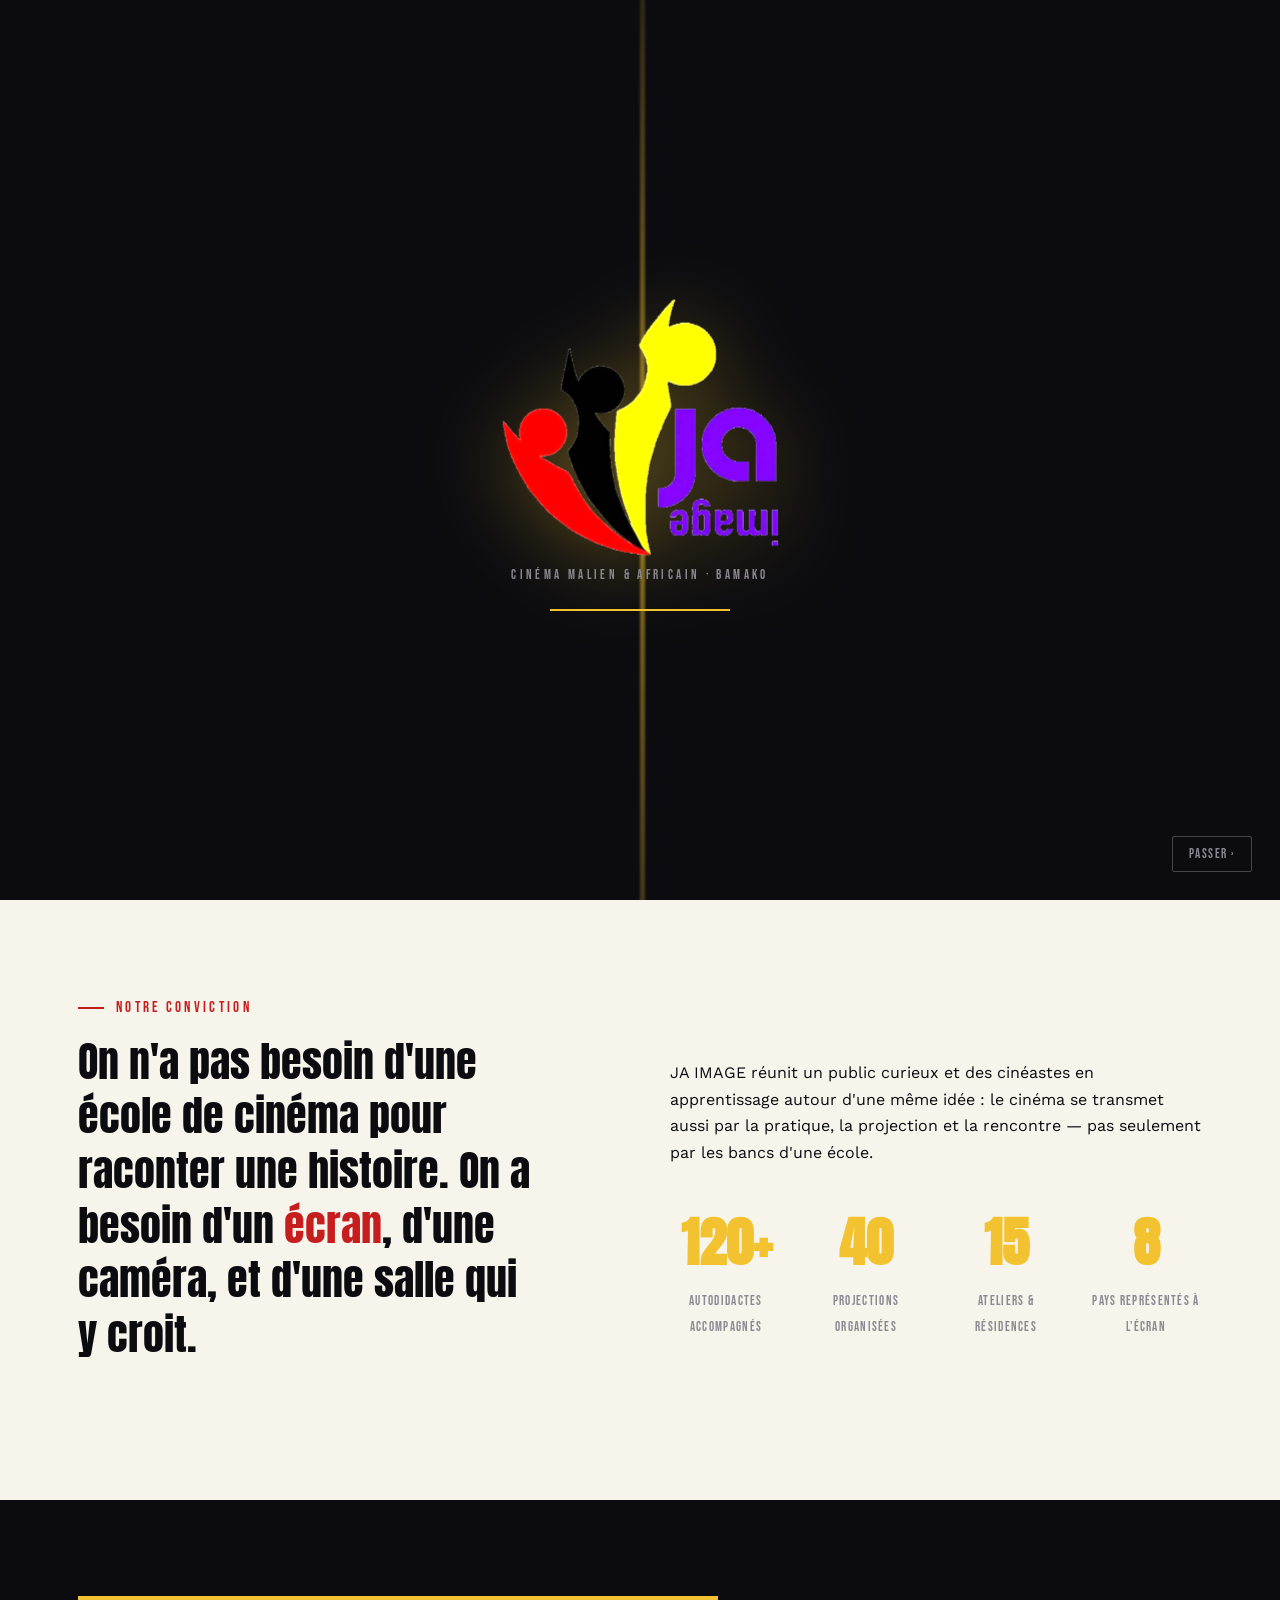
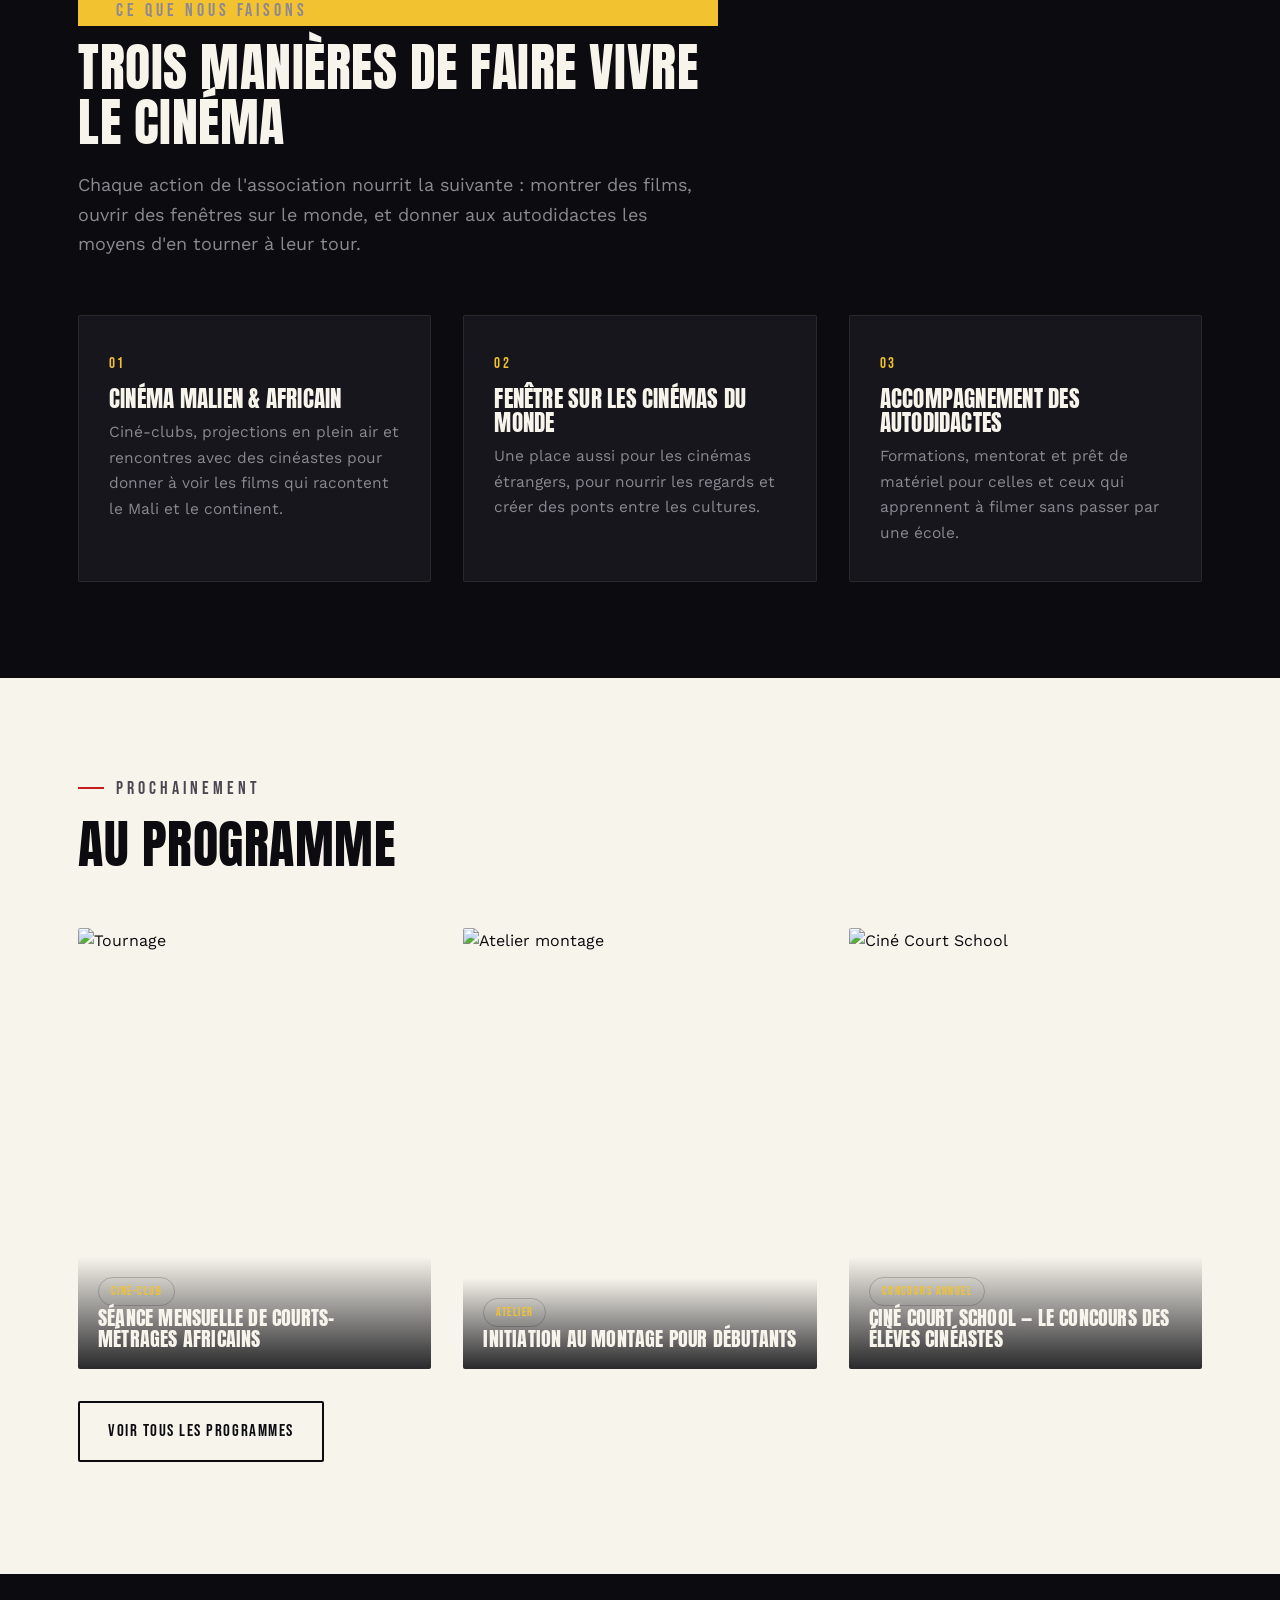
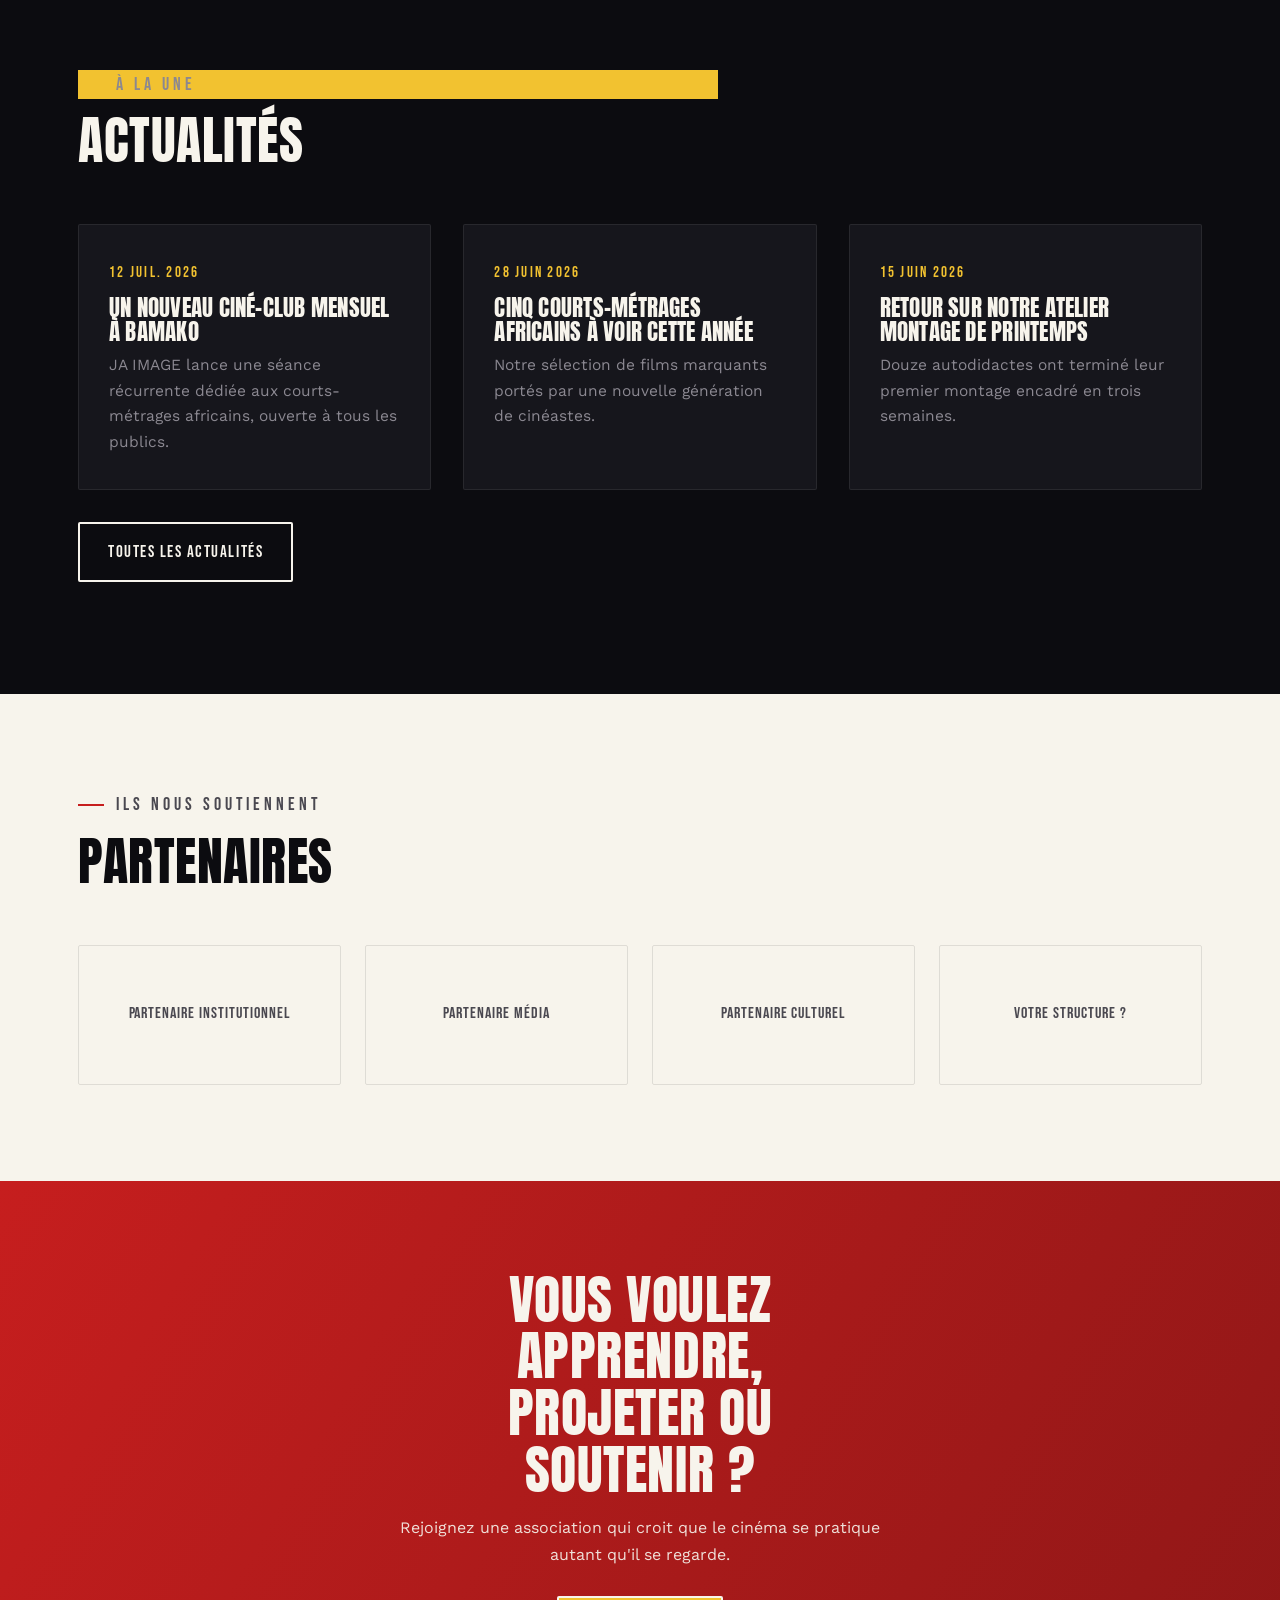
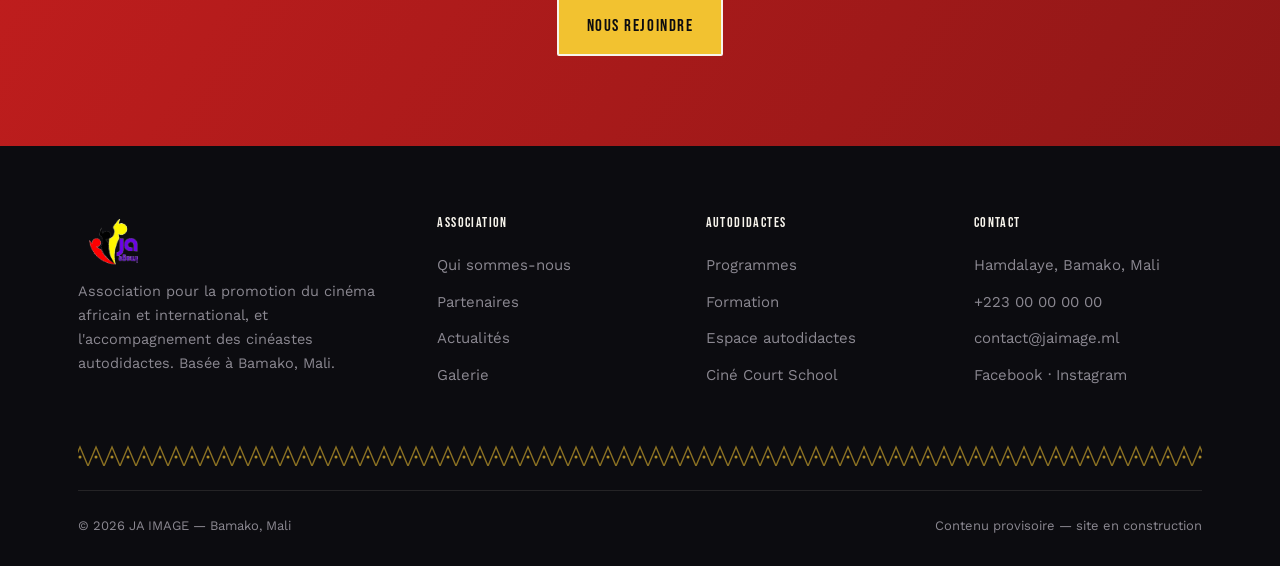
==== index.html @ 0bccdaf2 "Site JA IMAGE — première version (multipage, intro cinématique, Ciné Court School)" ====
<!DOCTYPE html>
<html lang="fr">
<head>
<meta charset="UTF-8">
<meta name="viewport" content="width=device-width, initial-scale=1.0">
<title>Accueil — JA IMAGE</title>
<meta name="description" content="JA IMAGE, association de promotion du cinéma africain et international, et d'accompagnement des cinéastes autodidactes à Bamako.">
<link rel="icon" href="assets/logo.png">
<link rel="preconnect" href="https://fonts.googleapis.com">
<link rel="preconnect" href="https://fonts.gstatic.com" crossorigin>
<link href="https://fonts.googleapis.com/css2?family=Anton&family=Bebas+Neue&family=Work+Sans:wght@400;500;600&display=swap" rel="stylesheet">
<link rel="stylesheet" href="css/style.css">
</head>
<body>
<div class="intro">
  <div class="intro__beam"></div>
  <div class="intro__grain"></div>
  <div class="intro__content">
    <div class="intro__stage">
      <div class="intro__flash"></div>
      <img class="piece piece--black" src="assets/fig_black.png" alt="">
      <img class="piece piece--red" src="assets/fig_red.png" alt="">
      <img class="piece piece--yellow" src="assets/fig_yellow.png" alt="">
      <img class="piece piece--purple" src="assets/fig_purple.png" alt="JA IMAGE">
    </div>
    <div class="intro__tagline">Cinéma malien &amp; africain · Bamako</div>
    <div class="intro__bar"></div>
  </div>
  <button class="intro__skip">Passer ›</button>
</div>
<header class="site-header">
  <div class="container">
    <a href="index.html" class="brand">
      <img src="assets/logo.png" alt="JA IMAGE">
      <span>ja <em>image</em></span>
    </a>
    <nav class="nav-list">
        <a href="index.html" class="active">Accueil</a>
        <a href="association.html">Association</a>
        <a href="programmes.html">Programmes</a>
        <a href="concours.html" class="flagship">Ciné Court School</a>
        <a href="actualites.html">Actualités</a>
        <a href="galerie.html">Galerie</a>
        <a href="contact.html" class="nav-cta">Nous rejoindre</a>
    </nav>
    <button class="nav-toggle" aria-label="Menu">☰</button>
  </div>
</header>

<section class="hero">
  <div class="hero__bg" style="--img:url('https://images.unsplash.com/photo-1478720568477-152d9b164e26?w=1800&q=80&auto=format&fit=crop')"></div>
  <div class="hero__figs"><img src="assets/logo.png" alt=""></div>
  <div class="container hero__inner">
    <p class="eyebrow">Association JA IMAGE — Cinéma malien &amp; africain, Bamako</p>
    <h1>L'ÉCRAN COMME <em>ÉCOLE</em></h1>
    <p class="lead">Des griots d'hier aux courts-métrages d'aujourd'hui : JA IMAGE fait vivre le cinéma malien et africain à Bamako, et accompagne les cinéastes autodidactes qui apprennent à cadrer, raconter et monter par eux-mêmes.</p>
    <div class="btn-row">
      <a href="programmes.html" class="btn btn--primary">Découvrir nos programmes</a>
      <a href="contact.html" class="btn btn--outline">Rejoindre l'association</a>
    </div>
  </div>
</section>

<section class="reveal">
  <div class="container two-col">
    <div>
      <p class="eyebrow">Notre conviction</p>
      <p class="manifesto">On n'a pas besoin d'une école de cinéma pour raconter une histoire. On a besoin d'un <span class="accent">écran</span>, d'une caméra, et d'une salle qui y croit.</p>
    </div>
    <div>
      <p>JA IMAGE réunit un public curieux et des cinéastes en apprentissage autour d'une même idée : le cinéma se transmet aussi par la pratique, la projection et la rencontre — pas seulement par les bancs d'une école.</p>
      <div class="stats" style="margin-top:32px;">
        <div class="stat"><b>120+</b><span>Autodidactes accompagnés</span></div>
        <div class="stat"><b>40</b><span>Projections organisées</span></div>
        <div class="stat"><b>15</b><span>Ateliers &amp; résidences</span></div>
        <div class="stat"><b>8</b><span>Pays représentés à l'écran</span></div>
      </div>
    </div>
  </div>
</section>

<section class="section--dark reveal">
  <div class="container">
    <div class="section-head">
      <p class="eyebrow">Ce que nous faisons</p>
      <h2>Trois manières de faire vivre le cinéma</h2>
      <p>Chaque action de l'association nourrit la suivante : montrer des films, ouvrir des fenêtres sur le monde, et donner aux autodidactes les moyens d'en tourner à leur tour.</p>
    </div>
    <div class="grid grid--3">
      <div class="card"><span class="num">01</span><h3>Cinéma malien &amp; africain</h3><p>Ciné-clubs, projections en plein air et rencontres avec des cinéastes pour donner à voir les films qui racontent le Mali et le continent.</p></div>
      <div class="card"><span class="num">02</span><h3>Fenêtre sur les cinémas du monde</h3><p>Une place aussi pour les cinémas étrangers, pour nourrir les regards et créer des ponts entre les cultures.</p></div>
      <div class="card"><span class="num">03</span><h3>Accompagnement des autodidactes</h3><p>Formations, mentorat et prêt de matériel pour celles et ceux qui apprennent à filmer sans passer par une école.</p></div>
    </div>
  </div>
</section>

<section class="reveal">
  <div class="container">
    <div class="section-head">
      <p class="eyebrow">Prochainement</p>
      <h2>Au programme</h2>
    </div>
    <div class="grid grid--3">
      <div>
        <div class="imgcard"><img src="https://images.unsplash.com/photo-1517457373958-b7bdd4587205?w=1000&q=80&auto=format&fit=crop" alt="Tournage"><div class="imgcard__label"><span class="tag">Ciné-club</span><h3>Séance mensuelle de courts-métrages africains</h3></div></div>
      </div>
      <div>
        <div class="imgcard"><img src="https://images.unsplash.com/photo-1485846234645-a62644f84728?w=1000&q=80&auto=format&fit=crop" alt="Atelier montage"><div class="imgcard__label"><span class="tag">Atelier</span><h3>Initiation au montage pour débutants</h3></div></div>
      </div>
      <div>
        <a href="concours.html"><div class="imgcard"><img src="https://images.unsplash.com/photo-1531058020387-3be344556be6?w=1000&q=80&auto=format&fit=crop" alt="Ciné Court School"><div class="imgcard__label"><span class="tag">Concours annuel</span><h3>Ciné Court School — le concours des élèves cinéastes</h3></div></div></a>
      </div>
    </div>
    <p style="margin-top:32px;"><a href="programmes.html" class="btn btn--outline">Voir tous les programmes</a></p>
  </div>
</section>

<section class="section--dark reveal">
  <div class="container">
    <div class="section-head">
      <p class="eyebrow">À la une</p>
      <h2>Actualités</h2>
    </div>
    <div class="grid grid--3">
      <div class="card"><span class="num">12 juil. 2026</span><h3>Un nouveau ciné-club mensuel à Bamako</h3><p>JA IMAGE lance une séance récurrente dédiée aux courts-métrages africains, ouverte à tous les publics.</p></div>
      <div class="card"><span class="num">28 juin 2026</span><h3>Cinq courts-métrages africains à voir cette année</h3><p>Notre sélection de films marquants portés par une nouvelle génération de cinéastes.</p></div>
      <div class="card"><span class="num">15 juin 2026</span><h3>Retour sur notre atelier montage de printemps</h3><p>Douze autodidactes ont terminé leur premier montage encadré en trois semaines.</p></div>
    </div>
    <p style="margin-top:32px;"><a href="actualites.html" class="btn btn--outline">Toutes les actualités</a></p>
  </div>
</section>

<section class="reveal">
  <div class="container">
    <div class="section-head">
      <p class="eyebrow">Ils nous soutiennent</p>
      <h2>Partenaires</h2>
    </div>
    <div class="partners-grid">
      <div class="partner-card">Partenaire institutionnel</div>
      <div class="partner-card">Partenaire média</div>
      <div class="partner-card">Partenaire culturel</div>
      <div class="partner-card">Votre structure ?</div>
    </div>
  </div>
</section>

<section class="cta-band reveal">
  <div class="container">
    <h2>Vous voulez apprendre, projeter ou soutenir ?</h2>
    <p style="max-width:50ch;margin:0 auto 28px;opacity:.9;">Rejoignez une association qui croit que le cinéma se pratique autant qu'il se regarde.</p>
    <a href="contact.html" class="btn btn--primary">Nous rejoindre</a>
  </div>
</section>

<footer class="site-footer">
  <div class="container">
    <div class="footer-grid">
      <div class="footer-brand">
        <img src="assets/logo.png" alt="JA IMAGE">
        <p>Association pour la promotion du cinéma africain et international, et l'accompagnement des cinéastes autodidactes. Basée à Bamako, Mali.</p>
      </div>
      <div>
        <h4>Association</h4>
        <a href="association.html">Qui sommes-nous</a>
        <a href="partenaires.html">Partenaires</a>
        <a href="actualites.html">Actualités</a>
        <a href="galerie.html">Galerie</a>
      </div>
      <div>
        <h4>Autodidactes</h4>
        <a href="programmes.html">Programmes</a>
        <a href="formation.html">Formation</a>
        <a href="ressources.html">Espace autodidactes</a>
        <a href="concours.html">Ciné Court School</a>
      </div>
      <div>
        <h4>Contact</h4>
        <a href="#">Hamdalaye, Bamako, Mali</a>
        <a href="tel:+22300000000">+223 00 00 00 00</a>
        <a href="mailto:contact@jaimage.ml">contact@jaimage.ml</a>
        <a href="#">Facebook · Instagram</a>
      </div>
    </div>
    <div class="bogolan-band" style="margin-bottom:24px;"></div>
    <div class="footer-bottom">
      <span>© <span class="year"></span> JA IMAGE — Bamako, Mali</span>
      <span>Contenu provisoire — site en construction</span>
    </div>
  </div>
</footer>
<script src="js/main.js"></script>
</body>
</html>
---- css/style.css ----
/* =========================================================
   JA IMAGE — Design System
   Palette dérivée du logo : noir salle, or projecteur,
   rouge rideau, violet créateur, écran, gris pellicule.
   ========================================================= */

:root{
  --noir-salle:      #0c0c10;
  --noir-salle-2:    #16161c;
  --or-projecteur:   #f2c230;
  --or-projecteur-2: #d9a520;
  --rouge-rideau:    #c61e1e;
  --violet-createur: #6b21d6;
  --violet-clair:    #9b6ef3;
  --ecran:           #f7f4ec;
  --ecran-doux:      #efece2;
  --gris-pellicule:  #8b8891;
  --gris-fonce:      #4a4850;

  --display: 'Anton', 'Arial Narrow', sans-serif;
  --body: 'Work Sans', 'Segoe UI', sans-serif;
  --label: 'Bebas Neue', 'Arial Narrow', sans-serif;

  --container: 1180px;
  --radius: 2px;
}

*,*::before,*::after{ box-sizing:border-box; }
html{ scroll-behavior:smooth; }
body{
  margin:0;
  background:var(--ecran);
  color:var(--noir-salle);
  font-family:var(--body);
  font-size:16px;
  line-height:1.65;
  -webkit-font-smoothing:antialiased;
  overflow-x:hidden;
}
@media (prefers-reduced-motion: reduce){
  *{ animation-duration:0.001ms !important; animation-iteration-count:1 !important; transition-duration:0.001ms !important; scroll-behavior:auto !important; }
}

img{ max-width:100%; display:block; }
a{ color:inherit; text-decoration:none; }
h1,h2,h3,h4{ font-family:var(--display); font-weight:400; letter-spacing:.01em; margin:0 0 .4em; line-height:1.05; text-transform:uppercase; }
p{ margin:0 0 1em; }
ul{ margin:0; padding:0; list-style:none; }
button{ font-family:inherit; cursor:pointer; }

::selection{ background:var(--or-projecteur); color:var(--noir-salle); }

:focus-visible{
  outline:3px solid var(--violet-clair);
  outline-offset:3px;
}

.container{ max-width:var(--container); margin:0 auto; padding:0 28px; }

.eyebrow{
  font-family:var(--label);
  font-size:15px;
  letter-spacing:.22em;
  text-transform:uppercase;
  color:var(--rouge-rideau);
  display:flex;
  align-items:center;
  gap:12px;
  margin-bottom:14px;
}
.eyebrow::before{
  content:"";
  width:26px; height:2px;
  background:var(--rouge-rideau);
  display:inline-block;
}
.section--dark .eyebrow, .section--dark .eyebrow::before{ color:var(--or-projecteur); background:var(--or-projecteur); }

/* ---------- Buttons ---------- */
.btn{
  display:inline-flex;
  align-items:center;
  gap:10px;
  font-family:var(--label);
  font-size:17px;
  letter-spacing:.09em;
  text-transform:uppercase;
  padding:14px 28px;
  border:2px solid var(--noir-salle);
  border-radius:var(--radius);
  transition:transform .25s ease, background .25s ease, color .25s ease, border-color .25s ease;
  white-space:nowrap;
}
.btn--primary{ background:var(--or-projecteur); border-color:var(--or-projecteur); color:var(--noir-salle); }
.btn--primary:hover{ transform:translateY(-2px); background:var(--or-projecteur-2); }
.btn--outline{ background:transparent; color:var(--noir-salle); }
.btn--outline:hover{ transform:translateY(-2px); background:var(--noir-salle); color:var(--ecran); }
.section--dark .btn--outline{ color:var(--ecran); border-color:var(--ecran); }
.section--dark .btn--outline:hover{ background:var(--ecran); color:var(--noir-salle); }

/* ---------- Film strip motif ---------- */
.filmstrip{
  height:14px;
  background-image:
    repeating-linear-gradient(90deg, var(--noir-salle) 0 10px, transparent 10px 24px);
  background-color:transparent;
  position:relative;
}
.filmstrip::before, .filmstrip::after{
  content:"";
  position:absolute; top:3px;
  width:8px; height:8px;
  background:var(--ecran);
  left:1px;
}
.filmstrip--band{
  height:22px;
  background:var(--noir-salle);
  position:relative;
  display:flex; align-items:center;
}
.filmstrip--band::before{
  content:"";
  position:absolute; inset:0;
  background-image:repeating-linear-gradient(90deg, var(--ecran) 0 9px, transparent 9px 26px);
  background-position:0 6px, 0 6px;
  background-size:100% 8px;
  background-repeat:repeat-x;
  opacity:.85;
}

/* ---------- Motif bogolan (frise textile malienne, réinterprétée) ---------- */
.bogolan-band{
  height:22px;
  background-color:var(--noir-salle);
  background-image:url("data:image/svg+xml,%3Csvg xmlns='http://www.w3.org/2000/svg' width='48' height='22' viewBox='0 0 48 22'%3E%3Cpath d='M0 22 L8 3 L16 22 M16 22 L24 3 L32 22 M32 22 L40 3 L48 22' fill='none' stroke='%23f2c230' stroke-width='1.4' stroke-opacity='0.55'/%3E%3Ccircle cx='8' cy='13' r='1.5' fill='%23f2c230' fill-opacity='0.7'/%3E%3Ccircle cx='24' cy='13' r='1.5' fill='%23f2c230' fill-opacity='0.7'/%3E%3Ccircle cx='40' cy='13' r='1.5' fill='%23f2c230' fill-opacity='0.7'/%3E%3C/svg%3E");
  background-repeat:repeat-x;
  background-position:center;
}

/* ---------- Nav flagship badge (Ciné Court School) ---------- */
.nav-list a.flagship{ display:flex; align-items:center; gap:7px; }
.nav-list a.flagship::before{
  content:""; width:6px; height:6px; border-radius:50%; background:var(--or-projecteur);
  box-shadow:0 0 0 3px rgba(242,194,48,.18);
}

/* ---------- Cultural credit line (small, quiet) ---------- */
.credit-line{
  font-family:var(--label); letter-spacing:.08em; font-size:13px; color:var(--gris-pellicule);
  border-left:2px solid var(--or-projecteur); padding-left:14px; margin-top:18px;
}

/* ---------- Prize / rules cards ---------- */
.rule-list{ display:flex; flex-direction:column; gap:0; }
.rule-list li{ display:flex; gap:16px; padding:16px 0; border-top:1px solid rgba(247,244,236,.1); }
.rule-list li:last-child{ border-bottom:1px solid rgba(247,244,236,.1); }
.rule-list b{ font-family:var(--label); color:var(--or-projecteur); font-size:14px; letter-spacing:.06em; min-width:150px; }
.rule-list span{ color:var(--gris-pellicule); }
.site-header{
  position:fixed; top:0; left:0; right:0; z-index:500;
  background:rgba(12,12,16,.92);
  backdrop-filter:blur(6px);
  border-bottom:1px solid rgba(247,244,236,.08);
  transition:transform .4s ease;
}
.site-header .container{
  display:flex; align-items:center; justify-content:space-between;
  height:74px;
}
.brand{ display:flex; align-items:center; gap:12px; }
.brand img{ height:44px; width:auto; }
.brand span{
  font-family:var(--display); color:var(--ecran); font-size:22px; letter-spacing:.03em;
}
.brand span em{ font-style:normal; color:var(--violet-clair); }

.nav-list{ display:flex; align-items:center; gap:0; flex-wrap:wrap; justify-content:flex-end; }
.nav-list a{
  font-family:var(--label); font-size:13.5px; letter-spacing:.07em; text-transform:uppercase;
  color:var(--ecran); opacity:.82; padding:10px 11px; position:relative;
  transition:opacity .2s ease, color .2s ease;
}
.nav-list a:hover, .nav-list a.active{ opacity:1; color:var(--or-projecteur); }
.nav-list a.active::after{
  content:""; position:absolute; left:14px; right:14px; bottom:4px; height:2px; background:var(--or-projecteur);
}
.nav-cta{
  margin-left:8px;
  background:var(--rouge-rideau); color:var(--ecran);
  font-family:var(--label); font-size:15px; letter-spacing:.09em; text-transform:uppercase;
  padding:10px 18px; border-radius:var(--radius);
  transition:background .2s ease, transform .2s ease;
}
.nav-cta:hover{ background:#a51818; transform:translateY(-1px); }

.nav-toggle{ display:none; background:none; border:0; color:var(--ecran); font-size:26px; padding:6px; }

@media (max-width:920px){
  .nav-list{
    position:fixed; top:74px; left:0; right:0; bottom:0;
    background:var(--noir-salle);
    flex-direction:column; align-items:flex-start; padding:20px 28px;
    gap:2px;
    transform:translateX(100%);
    transition:transform .35s ease;
    overflow-y:auto;
  }
  .nav-list.open{ transform:translateX(0); }
  .nav-list a{ width:100%; padding:16px 6px; border-bottom:1px solid rgba(247,244,236,.08); }
  .nav-cta{ margin:14px 0 0; display:inline-block; }
  .nav-toggle{ display:block; }
}

/* ---------- Cinematic intro ---------- */
.intro{
  position:fixed; inset:0; z-index:9999;
  background:var(--noir-salle);
  display:flex; align-items:center; justify-content:center;
  overflow:hidden;
}
.intro.hide{ animation:introOut .8s ease forwards; pointer-events:none; }
@keyframes introOut{ to{ opacity:0; visibility:hidden; } }

.intro__beam{
  position:absolute; top:-20%; left:50%;
  width:5px; height:160%;
  background:linear-gradient(180deg, rgba(242,194,48,0) 0%, rgba(242,194,48,.55) 45%, rgba(242,194,48,0) 100%);
  transform-origin:top center;
  animation:beamSweep 3.2s ease-in-out infinite;
  filter:blur(1px);
}
@keyframes beamSweep{
  0%{ transform:translateX(-50%) rotate(-38deg); opacity:.2; }
  50%{ transform:translateX(-50%) rotate(38deg); opacity:.9; }
  100%{ transform:translateX(-50%) rotate(-38deg); opacity:.2; }
}
.intro__grain{
  position:absolute; inset:0;
  background-image:radial-gradient(rgba(255,255,255,.05) 1px, transparent 1px);
  background-size:3px 3px;
  opacity:.5; mix-blend-mode:overlay;
  animation:grainShift .4s steps(3) infinite;
}
@keyframes grainShift{ 0%{transform:translate(0,0);} 33%{transform:translate(-1px,1px);} 66%{transform:translate(1px,-1px);} 100%{transform:translate(0,0);} }

.intro__content{ position:relative; z-index:2; text-align:center; color:var(--ecran); }

/* --- logo stage: 4 colour pieces fly in from off-screen and assemble --- */
.intro__stage{
  position:relative; width:min(62vw,380px); aspect-ratio:715/505; margin:0 auto 8px;
  animation:stagePunch .5s ease 2.05s forwards;
}
.intro__stage .piece{ position:absolute; inset:0; width:100%; height:100%; object-fit:contain; opacity:0; }
.piece--black{  animation:pieceInBlack  .9s  cubic-bezier(.22,1.6,.46,1) .10s forwards; }
.piece--red{    animation:pieceInRed    .95s cubic-bezier(.22,1.6,.46,1) .28s forwards; }
.piece--yellow{ animation:pieceInYellow .95s cubic-bezier(.22,1.6,.46,1) .28s forwards; }
.piece--purple{ animation:pieceInPurple .8s  cubic-bezier(.22,1.6,.46,1) .72s forwards; }

@keyframes pieceInBlack{
  0%{ opacity:0; transform:translateY(-260%) rotate(18deg) scale(.5); }
  55%{ opacity:1; }
  100%{ opacity:1; transform:translateY(0) rotate(0) scale(1); }
}
@keyframes pieceInRed{
  0%{ opacity:0; transform:translate(-210%,110%) rotate(-45deg) scale(.5); }
  55%{ opacity:1; }
  100%{ opacity:1; transform:translate(0,0) rotate(0) scale(1); }
}
@keyframes pieceInYellow{
  0%{ opacity:0; transform:translate(210%,-90%) rotate(50deg) scale(.5); }
  55%{ opacity:1; }
  100%{ opacity:1; transform:translate(0,0) rotate(0) scale(1); }
}
@keyframes pieceInPurple{
  0%{ opacity:0; transform:translateY(200%) scale(.6); }
  100%{ opacity:1; transform:translateY(0) scale(1); }
}
@keyframes stagePunch{ to{ transform:scale(1.07); filter:brightness(1.25) drop-shadow(0 10px 40px rgba(242,194,48,.35)); } }

.intro__flash{
  position:absolute; inset:-20%; border-radius:50%; pointer-events:none;
  background:radial-gradient(circle, rgba(242,194,48,.95) 0%, rgba(242,194,48,0) 68%);
  opacity:0; animation:flashPulse .7s ease 2.05s forwards;
}
@keyframes flashPulse{ 0%{opacity:0; transform:scale(.5);} 45%{opacity:.9; transform:scale(1.3);} 100%{opacity:0; transform:scale(2.3);} }

.intro__tagline{
  font-family:var(--label); letter-spacing:.26em; text-transform:uppercase; font-size:13px;
  color:var(--gris-pellicule); margin-top:8px;
  opacity:0; animation:fadeUp .6s ease 1.45s forwards;
}
.intro__bar{
  width:180px; height:2px; background:rgba(247,244,236,.15); margin:22px auto 0; position:relative; overflow:hidden;
  opacity:0; animation:fadeUp .6s ease 1.6s forwards;
}
.intro__bar::after{
  content:""; position:absolute; left:0; top:0; bottom:0; width:0%;
  background:var(--or-projecteur);
  animation:barFill 1.5s ease 1.7s forwards;
}
@keyframes barFill{ to{ width:100%; } }
@keyframes fadeUp{ from{ opacity:0; transform:translateY(14px);} to{ opacity:1; transform:translateY(0);} }

.intro__skip{
  position:absolute; bottom:28px; right:28px; z-index:3;
  font-family:var(--label); letter-spacing:.12em; text-transform:uppercase; font-size:13px;
  color:var(--gris-pellicule); background:transparent; border:1px solid rgba(247,244,236,.25);
  padding:9px 16px; border-radius:var(--radius);
  opacity:0; animation:fadeUp .7s ease 1.2s forwards;
}
.intro__skip:hover{ color:var(--ecran); border-color:var(--ecran); }

/* ---------- Hero ---------- */
.hero{
  position:relative;
  min-height:100vh;
  display:flex; align-items:flex-end;
  background:var(--noir-salle);
  color:var(--ecran);
  padding:150px 0 0;
  overflow:hidden;
}
.hero__bg{
  position:absolute; inset:0;
  background:linear-gradient(180deg, rgba(12,12,16,.35) 0%, rgba(12,12,16,.55) 55%, var(--noir-salle) 100%), var(--img) center/cover no-repeat;
}
.hero__figs{
  position:absolute; right:3%; bottom:6%; height:46%; opacity:.92;
  animation:floatY 7s ease-in-out infinite;
  filter:drop-shadow(0 20px 40px rgba(0,0,0,.5));
}
.hero__figs img{ height:100%; width:auto; }
@keyframes floatY{ 0%,100%{transform:translateY(0);} 50%{transform:translateY(-14px);} }
.hero__inner{ position:relative; z-index:2; padding-bottom:80px; }
.hero h1{
  font-size:clamp(44px,7.4vw,104px);
  max-width:15ch;
  margin-bottom:.15em;
}
.hero h1 em{ font-style:normal; color:var(--or-projecteur); }
.hero p.lead{ font-size:19px; max-width:56ch; color:var(--ecran-doux); font-weight:400; }
.hero .btn-row{ display:flex; gap:16px; margin-top:30px; flex-wrap:wrap; }
.hero .btn--outline{ color:var(--ecran); border-color:var(--ecran); }
.hero .btn--outline:hover{ background:var(--ecran); color:var(--noir-salle); }

/* generic page hero (secondary pages) */
.pagehero{
  background:var(--noir-salle); color:var(--ecran);
  padding:168px 0 70px;
  position:relative;
}
.pagehero h1{ font-size:clamp(38px,6vw,68px); max-width:18ch; }
.pagehero p{ max-width:60ch; color:var(--ecran-doux); font-size:18px; }
.pagehero .eyebrow{ color:var(--or-projecteur); }
.pagehero .eyebrow::before{ background:var(--or-projecteur); }

/* ---------- Sections ---------- */
section{ padding:96px 0; }
.section--dark{ background:var(--noir-salle); color:var(--ecran); }
.section--tinted{ background:var(--ecran-doux); }
.section-head{ max-width:640px; margin-bottom:56px; }
.section-head h2{ font-size:clamp(30px,4.2vw,52px); }
.section-head p{ color:var(--gris-fonce); font-size:18px; }
.section--dark .section-head p{ color:var(--gris-pellicule); }

/* ---------- Grids / cards ---------- */
.grid{ display:grid; gap:32px; }
.grid--2{ grid-template-columns:repeat(2,1fr); }
.grid--3{ grid-template-columns:repeat(3,1fr); }
.grid--4{ grid-template-columns:repeat(4,1fr); }
@media (max-width:920px){ .grid--2,.grid--3,.grid--4{ grid-template-columns:1fr; } }

.card{
  background:var(--ecran); border:1px solid rgba(12,12,16,.09);
  padding:34px 30px; border-radius:var(--radius);
  transition:transform .3s ease, box-shadow .3s ease, border-color .3s ease;
}
.card:hover{ transform:translateY(-5px); box-shadow:0 18px 40px rgba(12,12,16,.12); border-color:transparent; }
.card .num{ font-family:var(--label); font-size:15px; letter-spacing:.15em; color:var(--rouge-rideau); }
.card h3{ font-size:23px; margin-top:10px; }
.card p{ color:var(--gris-fonce); margin-bottom:0; font-size:15.5px; }

.section--dark .card{ background:var(--noir-salle-2); border-color:rgba(247,244,236,.08); }
.section--dark .card p{ color:var(--gris-pellicule); }
.section--dark .card .num{ color:var(--or-projecteur); }

.imgcard{ position:relative; overflow:hidden; border-radius:var(--radius); aspect-ratio:4/5; }
.imgcard img{ width:100%; height:100%; object-fit:cover; transition:transform .5s ease; }
.imgcard:hover img{ transform:scale(1.06); }
.imgcard__label{
  position:absolute; left:0; right:0; bottom:0; padding:20px;
  background:linear-gradient(0deg, rgba(12,12,16,.88), transparent);
  color:var(--ecran);
}
.imgcard__label .tag{ font-family:var(--label); letter-spacing:.12em; font-size:12px; color:var(--or-projecteur); text-transform:uppercase; }
.imgcard__label h3{ font-size:20px; margin:4px 0 0; }

/* stats */
.stats{ display:grid; grid-template-columns:repeat(4,1fr); gap:28px; text-align:center; }
@media (max-width:760px){ .stats{ grid-template-columns:repeat(2,1fr); } }
.stat b{ display:block; font-family:var(--display); font-size:clamp(32px,4.5vw,54px); color:var(--or-projecteur); }
.stat span{ font-family:var(--label); letter-spacing:.1em; font-size:13px; text-transform:uppercase; color:var(--gris-pellicule); }

/* quote / manifesto */
.manifesto{
  font-family:var(--display); text-transform:none; font-weight:400;
  font-size:clamp(24px,3.4vw,42px); line-height:1.3; max-width:22ch;
}
.manifesto .accent{ color:var(--rouge-rideau); }
.section--dark .manifesto .accent{ color:var(--or-projecteur); }

/* team */
.member{ text-align:left; }
.member .photo{ aspect-ratio:1/1; border-radius:var(--radius); overflow:hidden; margin-bottom:16px; }
.member .photo img{ width:100%; height:100%; object-fit:cover; filter:grayscale(.15); }
.member h3{ font-size:19px; margin-bottom:2px; }
.member .role{ font-family:var(--label); letter-spacing:.09em; font-size:13px; color:var(--rouge-rideau); text-transform:uppercase; }

/* timeline / programme steps */
.steps{ display:flex; flex-direction:column; }
.step{
  display:grid; grid-template-columns:90px 1fr; gap:24px;
  padding:30px 0; border-top:1px solid rgba(12,12,16,.1);
}
.section--dark .step{ border-color:rgba(247,244,236,.1); }
.step:last-child{ border-bottom:1px solid rgba(12,12,16,.1); }
.section--dark .step:last-child{ border-color:rgba(247,244,236,.1); }
.step .n{ font-family:var(--display); font-size:34px; color:var(--gris-pellicule); }
.step h3{ font-size:22px; margin-bottom:8px; }
.step p{ color:var(--gris-fonce); margin:0; }
.section--dark .step p{ color:var(--gris-pellicule); }
@media (max-width:600px){ .step{ grid-template-columns:1fr; gap:6px; } }

/* forms */
.form-panel{
  background:var(--noir-salle-2); border:1px solid rgba(247,244,236,.08);
  padding:44px; border-radius:var(--radius);
}
.field{ margin-bottom:20px; }
.field label{
  display:block; font-family:var(--label); letter-spacing:.08em; font-size:13px; text-transform:uppercase;
  margin-bottom:8px; color:var(--gris-pellicule);
}
.field input, .field select, .field textarea{
  width:100%; padding:13px 15px; background:var(--noir-salle); border:1px solid rgba(247,244,236,.18);
  color:var(--ecran); border-radius:var(--radius); font-family:var(--body); font-size:15px;
}
.field textarea{ min-height:120px; resize:vertical; }
.field input:focus, .field select:focus, .field textarea:focus{ border-color:var(--or-projecteur); outline:none; }
.form-row{ display:grid; grid-template-columns:1fr 1fr; gap:20px; }
@media (max-width:600px){ .form-row{ grid-template-columns:1fr; } }

/* article / news list */
.article{ border-top:1px solid rgba(12,12,16,.1); padding:34px 0; display:grid; grid-template-columns:220px 1fr; gap:30px; }
.article img{ border-radius:var(--radius); aspect-ratio:4/3; object-fit:cover; }
.article .date{ font-family:var(--label); font-size:13px; letter-spacing:.1em; color:var(--rouge-rideau); text-transform:uppercase; }
.article h3{ font-size:24px; margin:8px 0 10px; text-transform:none; }
.article p{ color:var(--gris-fonce); }
@media (max-width:700px){ .article{ grid-template-columns:1fr; } }

/* partners */
.partners-grid{ display:grid; grid-template-columns:repeat(4,1fr); gap:24px; }
@media (max-width:760px){ .partners-grid{ grid-template-columns:repeat(2,1fr); } }
.partner-card{
  display:flex; align-items:center; justify-content:center; text-align:center;
  height:140px; border:1px solid rgba(12,12,16,.1); border-radius:var(--radius);
  font-family:var(--label); letter-spacing:.06em; color:var(--gris-fonce); padding:20px;
}

/* CTA band */
.cta-band{
  background:linear-gradient(120deg, var(--rouge-rideau), #8f1717);
  color:var(--ecran); text-align:center; padding:90px 0;
}
.cta-band h2{ font-size:clamp(30px,4.6vw,54px); max-width:16ch; margin:0 auto 18px; }
.cta-band .btn--primary{ border-color:var(--ecran); }

/* Footer */
.site-footer{ background:var(--noir-salle); color:var(--gris-pellicule); padding:70px 0 30px; }
.footer-grid{ display:grid; grid-template-columns:1.4fr 1fr 1fr 1fr; gap:40px; margin-bottom:50px; }
@media (max-width:820px){ .footer-grid{ grid-template-columns:1fr 1fr; } }
.footer-grid h4{
  font-family:var(--label); text-transform:uppercase; letter-spacing:.1em; font-size:14px; color:var(--ecran); margin-bottom:16px;
}
.footer-grid a{ display:block; padding:6px 0; color:var(--gris-pellicule); transition:color .2s ease; font-size:15px; }
.footer-grid a:hover{ color:var(--or-projecteur); }
.footer-brand img{ height:50px; margin-bottom:14px; }
.footer-brand p{ font-size:14.5px; max-width:34ch; }
.footer-bottom{
  border-top:1px solid rgba(247,244,236,.1); padding-top:24px;
  display:flex; justify-content:space-between; flex-wrap:wrap; gap:12px; font-size:13px;
}

/* reveal on scroll */
.reveal{ opacity:0; transform:translateY(24px); transition:opacity .7s ease, transform .7s ease; }
.reveal.in{ opacity:1; transform:translateY(0); }

/* misc */
.tag-row{ display:flex; gap:10px; flex-wrap:wrap; margin-bottom:20px; }
.tag{
  font-family:var(--label); font-size:12.5px; letter-spacing:.08em; text-transform:uppercase;
  border:1px solid rgba(12,12,16,.2); padding:6px 12px; border-radius:20px; color:var(--gris-fonce);
}
.section--dark .tag{ border-color:rgba(247,244,236,.2); color:var(--gris-pellicule); }

.two-col{ display:grid; grid-template-columns:1fr 1fr; gap:60px; align-items:center; }
@media (max-width:900px){ .two-col{ grid-template-columns:1fr; gap:36px; } }
.two-col img{ border-radius:var(--radius); }
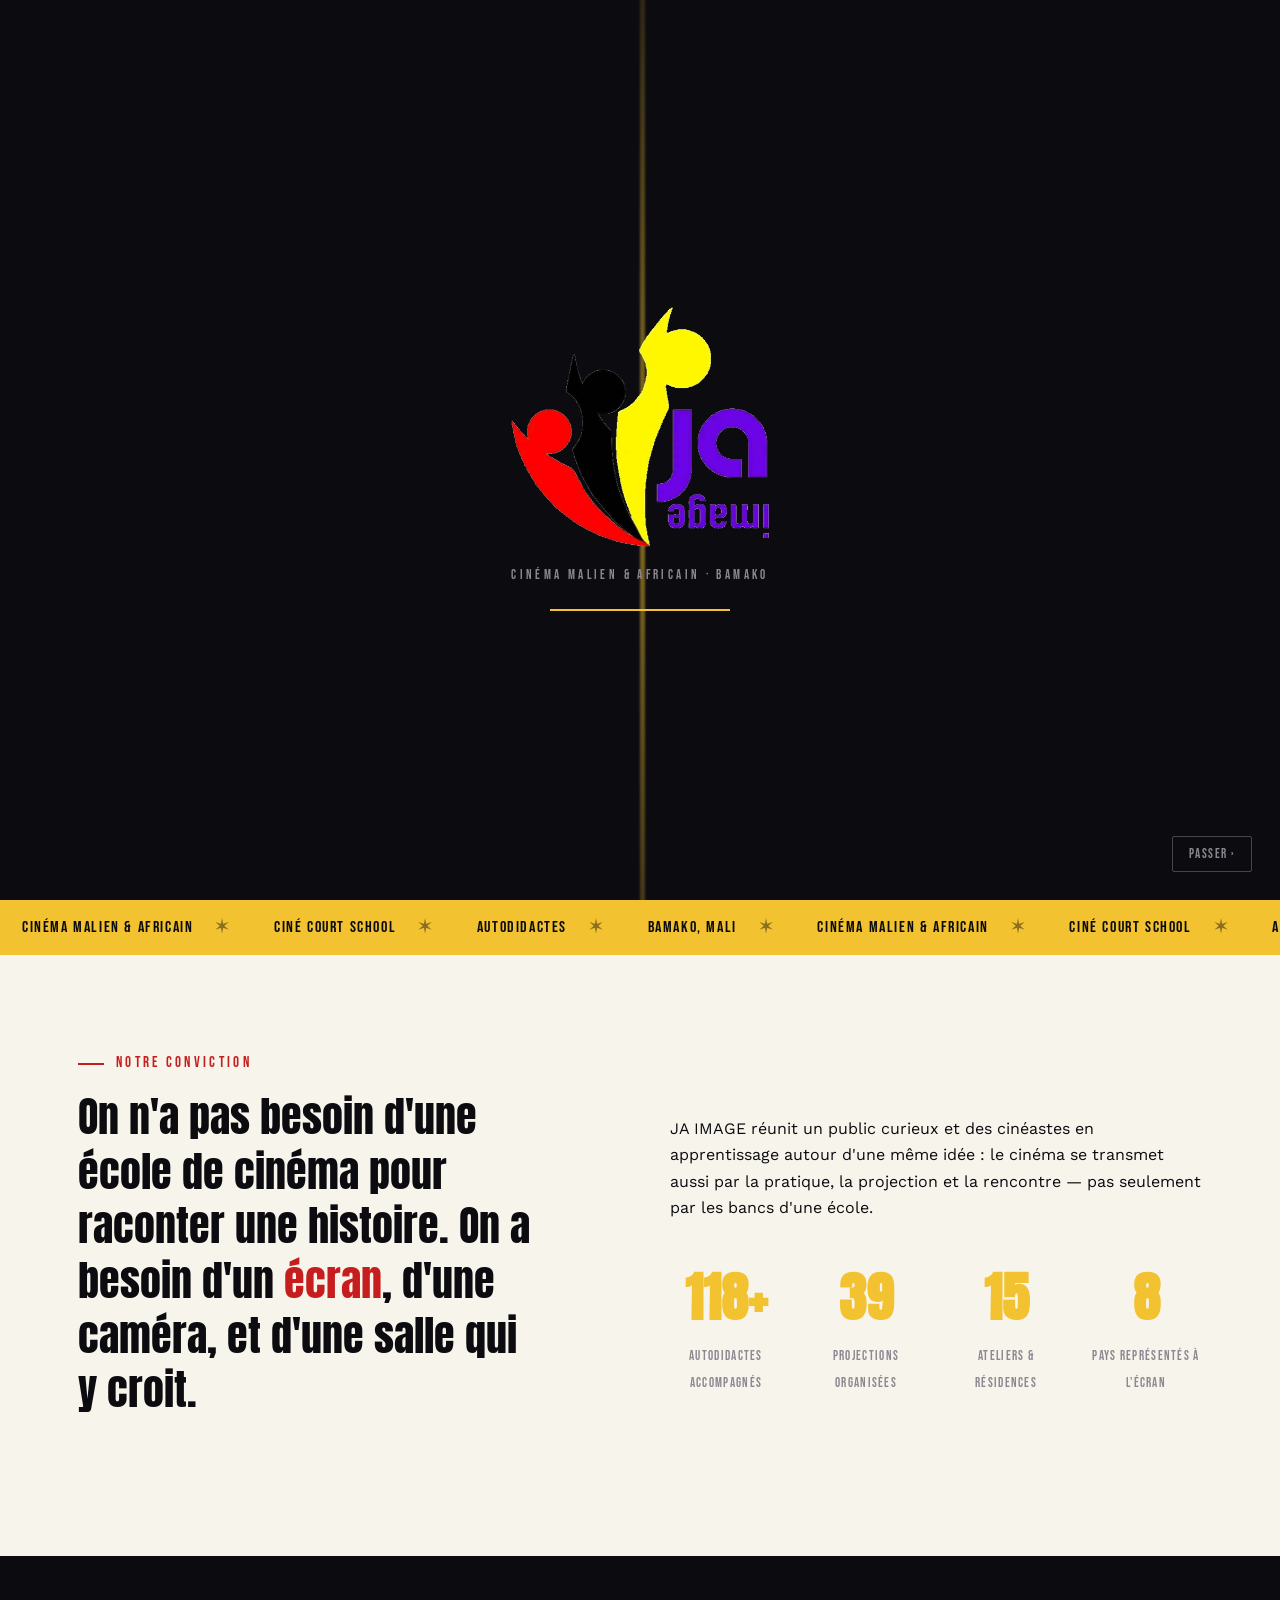
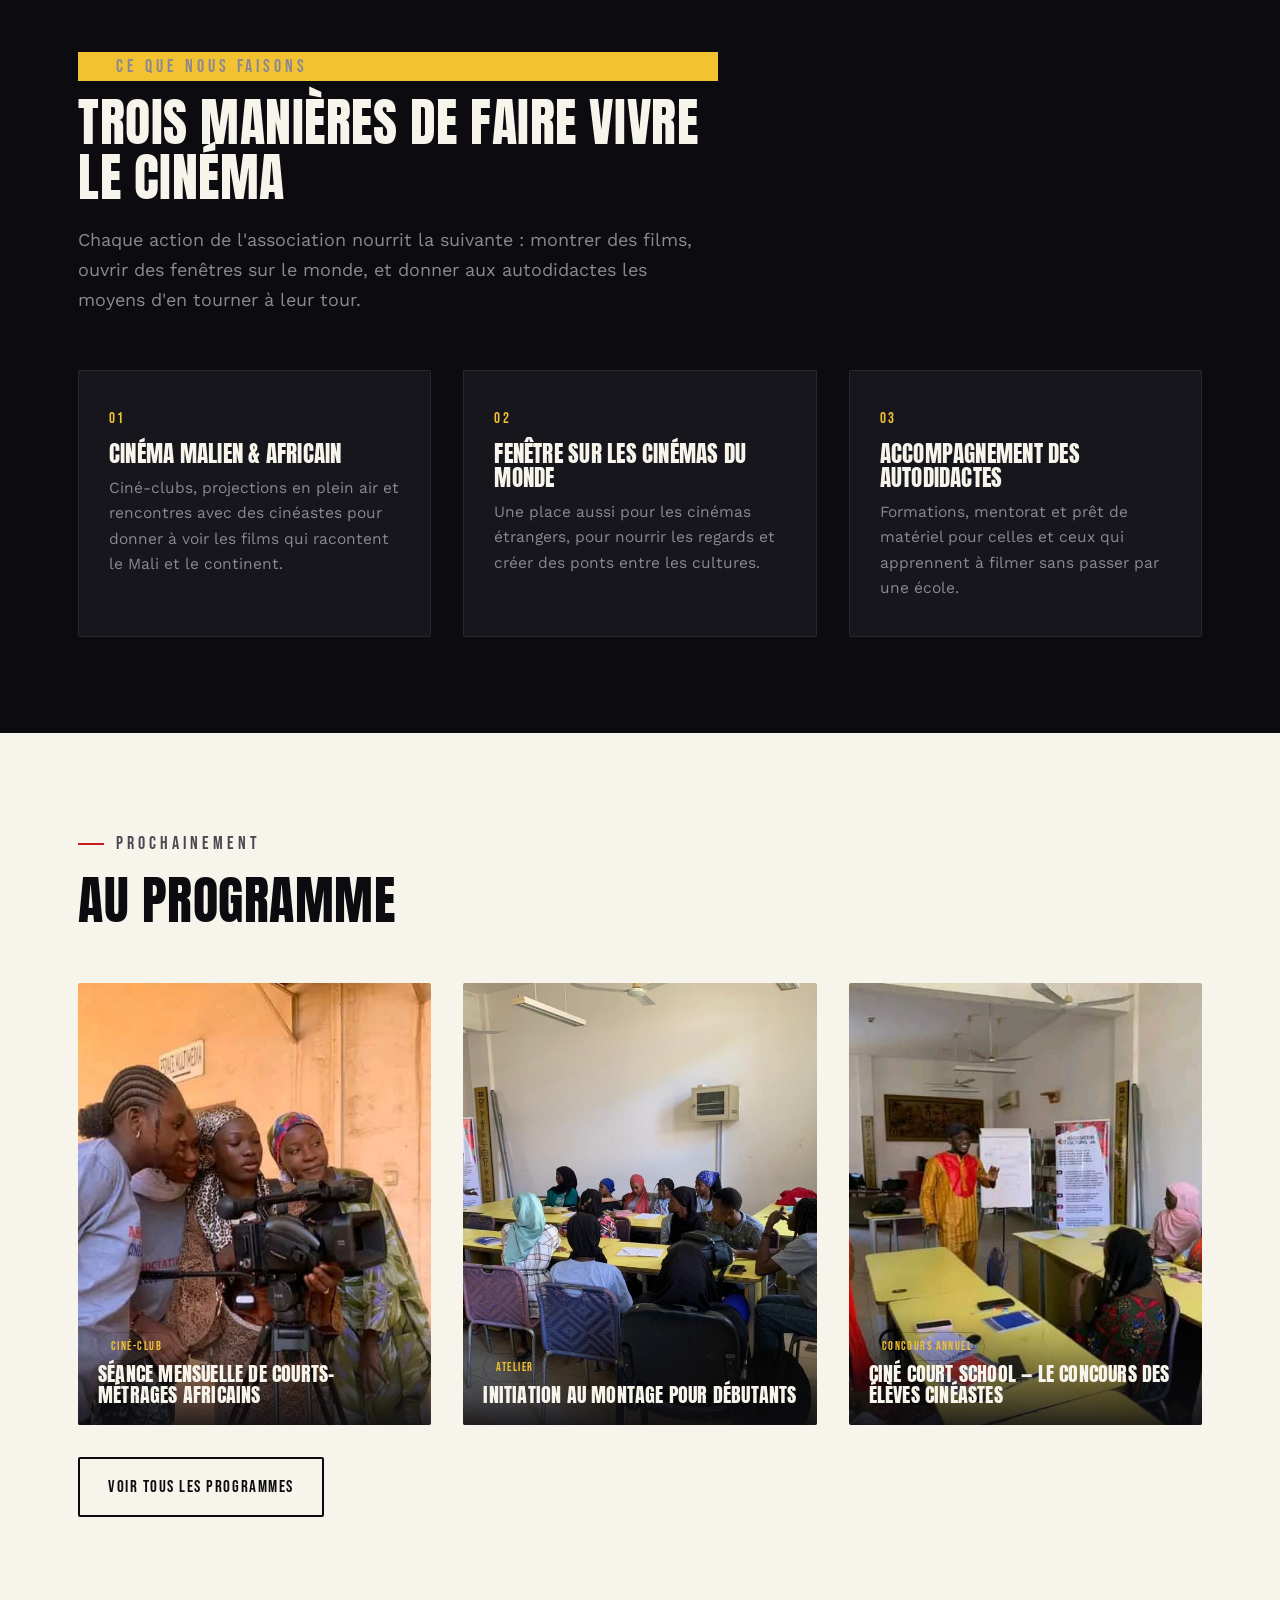
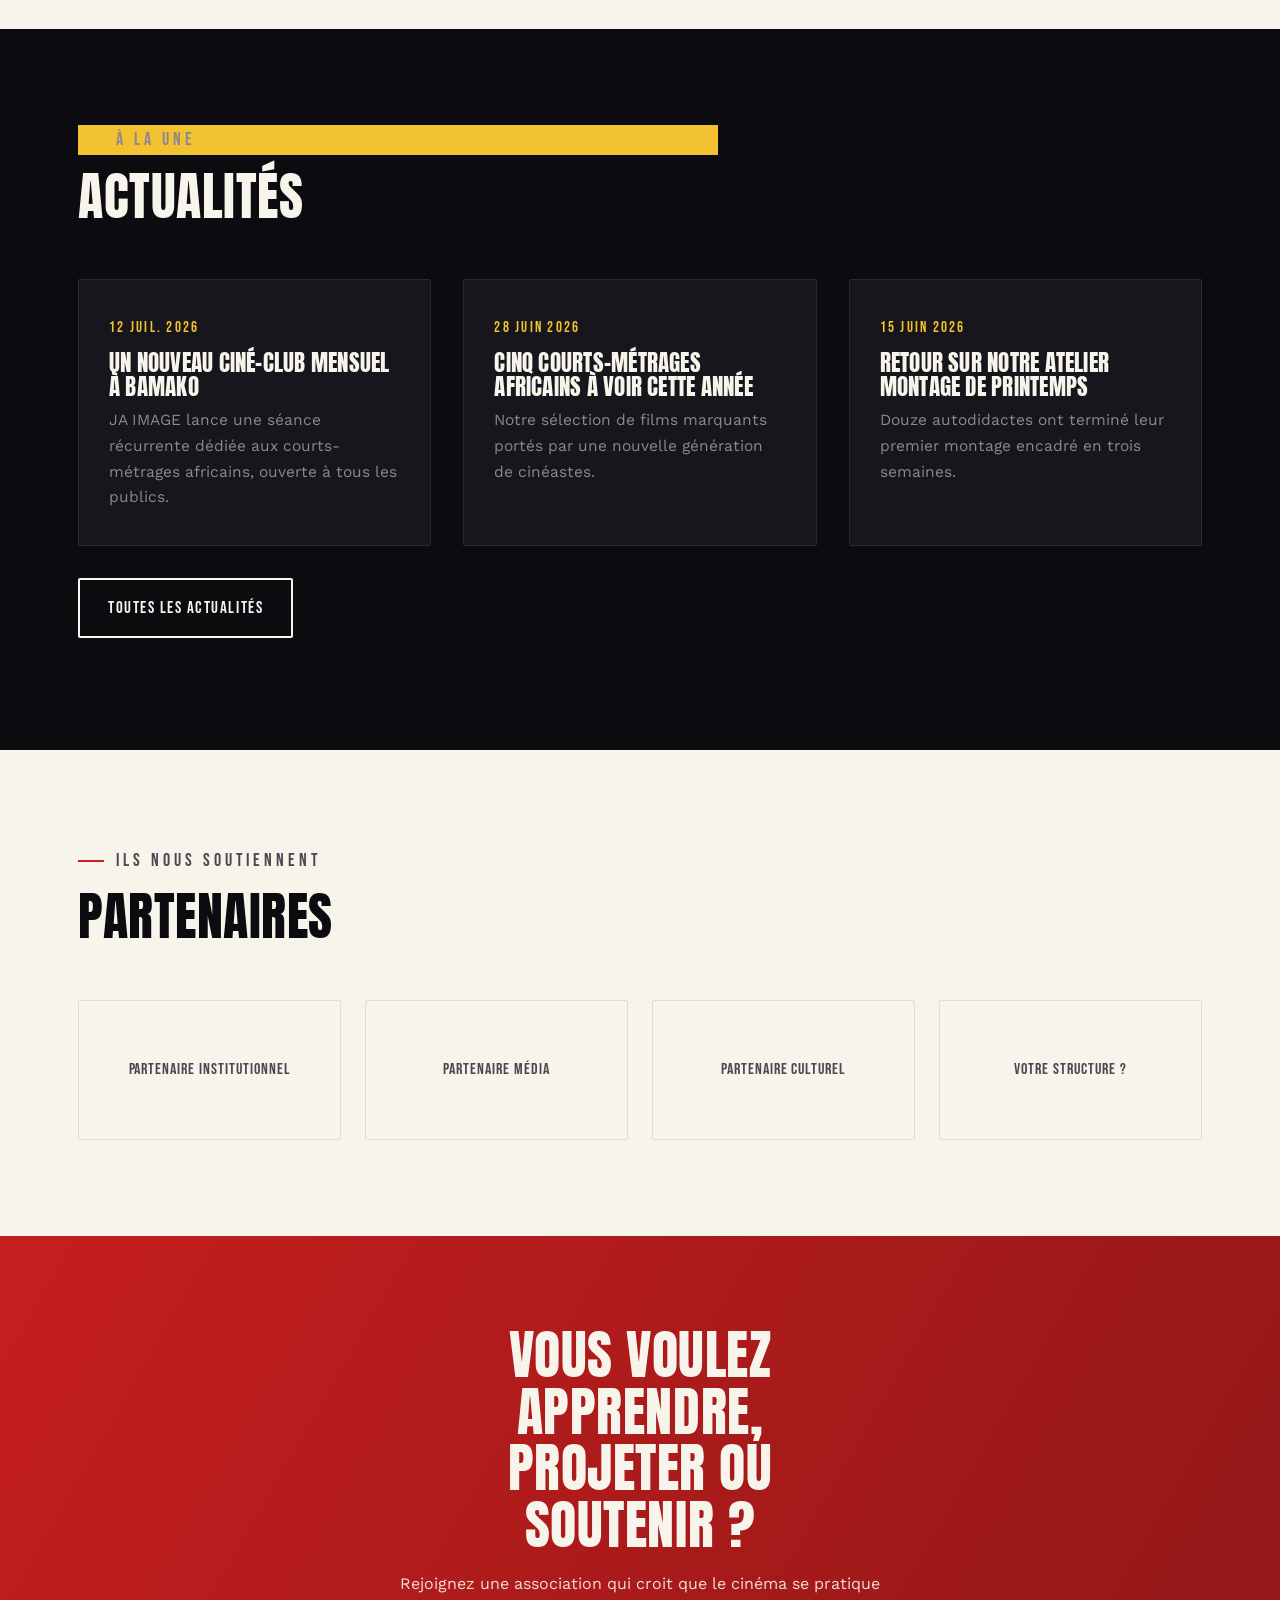
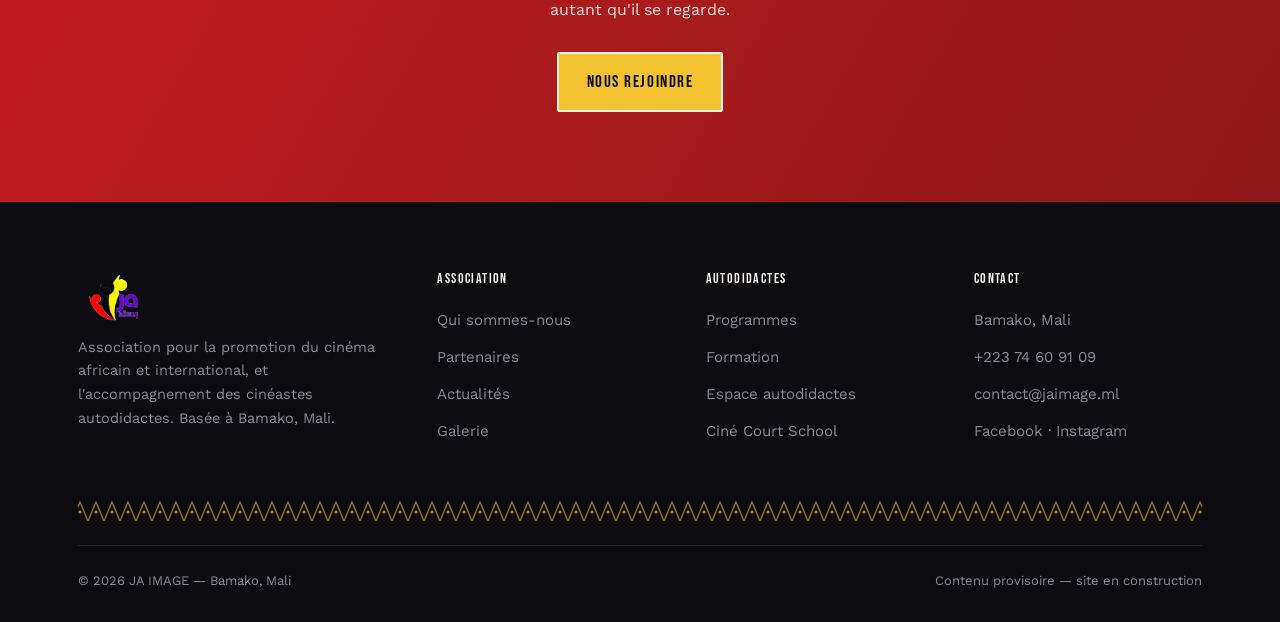
==== commit 3d764080: "Refonte : intro cinématique ralentie, accueil style Webflow (marquee, compteurs, header sticky, Ken " ====
--- a/index.html
+++ b/index.html
@@ -13,6 +13,7 @@
 </head>
 <body>
 <div class="intro">
+  <div class="intro__flicker"></div>
   <div class="intro__beam"></div>
   <div class="intro__grain"></div>
   <div class="intro__content">
@@ -48,7 +49,7 @@
 </header>
 
 <section class="hero">
-  <div class="hero__bg" style="--img:url('https://images.unsplash.com/photo-1478720568477-152d9b164e26?w=1800&q=80&auto=format&fit=crop')"></div>
+  <div class="hero__bg" style="background:linear-gradient(180deg, rgba(12,12,16,.35) 0%, rgba(12,12,16,.55) 55%, #0c0c10 100%), url('assets/photos/group_library.jpg') center/cover no-repeat;"></div>
   <div class="hero__figs"><img src="assets/logo.png" alt=""></div>
   <div class="container hero__inner">
     <p class="eyebrow">Association JA IMAGE — Cinéma malien &amp; africain, Bamako</p>
@@ -61,6 +62,12 @@
   </div>
 </section>
 
+<div class="marquee">
+  <div class="marquee__track">
+    <span>Cinéma malien &amp; africain <b style='opacity:.45'>✶</b></span><span>Ciné Court School <b style='opacity:.45'>✶</b></span><span>Autodidactes <b style='opacity:.45'>✶</b></span><span>Bamako, Mali <b style='opacity:.45'>✶</b></span><span>Cinéma malien &amp; africain <b style='opacity:.45'>✶</b></span><span>Ciné Court School <b style='opacity:.45'>✶</b></span><span>Autodidactes <b style='opacity:.45'>✶</b></span><span>Bamako, Mali <b style='opacity:.45'>✶</b></span>
+  </div>
+</div>
+
 <section class="reveal">
   <div class="container two-col">
     <div>
@@ -70,10 +77,10 @@
     <div>
       <p>JA IMAGE réunit un public curieux et des cinéastes en apprentissage autour d'une même idée : le cinéma se transmet aussi par la pratique, la projection et la rencontre — pas seulement par les bancs d'une école.</p>
       <div class="stats" style="margin-top:32px;">
-        <div class="stat"><b>120+</b><span>Autodidactes accompagnés</span></div>
-        <div class="stat"><b>40</b><span>Projections organisées</span></div>
-        <div class="stat"><b>15</b><span>Ateliers &amp; résidences</span></div>
-        <div class="stat"><b>8</b><span>Pays représentés à l'écran</span></div>
+        <div class="stat"><b data-count="120" data-suffix="+">0</b><span>Autodidactes accompagnés</span></div>
+        <div class="stat"><b data-count="40">0</b><span>Projections organisées</span></div>
+        <div class="stat"><b data-count="15">0</b><span>Ateliers &amp; résidences</span></div>
+        <div class="stat"><b data-count="8">0</b><span>Pays représentés à l'écran</span></div>
       </div>
     </div>
   </div>
@@ -102,13 +109,13 @@
     </div>
     <div class="grid grid--3">
       <div>
-        <div class="imgcard"><img src="https://images.unsplash.com/photo-1517457373958-b7bdd4587205?w=1000&q=80&auto=format&fit=crop" alt="Tournage"><div class="imgcard__label"><span class="tag">Ciné-club</span><h3>Séance mensuelle de courts-métrages africains</h3></div></div>
-      </div>
-      <div>
-        <div class="imgcard"><img src="https://images.unsplash.com/photo-1485846234645-a62644f84728?w=1000&q=80&auto=format&fit=crop" alt="Atelier montage"><div class="imgcard__label"><span class="tag">Atelier</span><h3>Initiation au montage pour débutants</h3></div></div>
-      </div>
-      <div>
-        <a href="concours.html"><div class="imgcard"><img src="https://images.unsplash.com/photo-1531058020387-3be344556be6?w=1000&q=80&auto=format&fit=crop" alt="Ciné Court School"><div class="imgcard__label"><span class="tag">Concours annuel</span><h3>Ciné Court School — le concours des élèves cinéastes</h3></div></div></a>
+        <div class="imgcard"><img src="assets/photos/camera_training.jpg" alt="Tournage"><div class="imgcard__label"><span class="tag">Ciné-club</span><h3>Séance mensuelle de courts-métrages africains</h3></div></div>
+      </div>
+      <div>
+        <div class="imgcard"><img src="assets/photos/classroom_flipchart.jpg" alt="Atelier montage"><div class="imgcard__label"><span class="tag">Atelier</span><h3>Initiation au montage pour débutants</h3></div></div>
+      </div>
+      <div>
+        <a href="concours.html"><div class="imgcard"><img src="assets/photos/classroom_banner.jpg" alt="Ciné Court School"><div class="imgcard__label"><span class="tag">Concours annuel</span><h3>Ciné Court School — le concours des élèves cinéastes</h3></div></div></a>
       </div>
     </div>
     <p style="margin-top:32px;"><a href="programmes.html" class="btn btn--outline">Voir tous les programmes</a></p>
@@ -176,8 +183,8 @@
       </div>
       <div>
         <h4>Contact</h4>
-        <a href="#">Hamdalaye, Bamako, Mali</a>
-        <a href="tel:+22300000000">+223 00 00 00 00</a>
+        <a href="#">Bamako, Mali</a>
+        <a href="tel:+22374609109">+223 74 60 91 09</a>
         <a href="mailto:contact@jaimage.ml">contact@jaimage.ml</a>
         <a href="#">Facebook · Instagram</a>
       </div>
--- a/css/style.css
+++ b/css/style.css
@@ -129,7 +129,22 @@
   opacity:.85;
 }
 
-/* ---------- Motif bogolan (frise textile malienne, réinterprétée) ---------- */
+/* ---------- Marquee ---------- */
+.marquee{
+  background:var(--or-projecteur); color:var(--noir-salle);
+  overflow:hidden; white-space:nowrap; padding:14px 0;
+}
+.marquee__track{
+  display:inline-flex; align-items:center; gap:0;
+  animation:marqueeScroll 26s linear infinite;
+  will-change:transform;
+}
+.marquee__track span{
+  font-family:var(--label); font-size:16px; letter-spacing:.1em; text-transform:uppercase;
+  padding:0 22px; display:inline-flex; align-items:center; gap:22px;
+}
+@keyframes marqueeScroll{ from{ transform:translateX(0); } to{ transform:translateX(-50%); } }
+@media (prefers-reduced-motion: reduce){ .marquee__track{ animation:none; } }
 .bogolan-band{
   height:22px;
   background-color:var(--noir-salle);
@@ -151,7 +166,14 @@
   border-left:2px solid var(--or-projecteur); padding-left:14px; margin-top:18px;
 }
 
-/* ---------- Prize / rules cards ---------- */
+/* ---------- Badge logo Ciné Court School (logo réel de l'asso) ---------- */
+.ccs-badge{
+  display:inline-flex; align-items:center; justify-content:center;
+  background:var(--ecran); border-radius:12px;
+  padding:18px; box-shadow:0 20px 50px rgba(0,0,0,.35);
+  width:168px; height:168px; flex-shrink:0;
+}
+.ccs-badge img{ width:100%; height:100%; object-fit:contain; }
 .rule-list{ display:flex; flex-direction:column; gap:0; }
 .rule-list li{ display:flex; gap:16px; padding:16px 0; border-top:1px solid rgba(247,244,236,.1); }
 .rule-list li:last-child{ border-bottom:1px solid rgba(247,244,236,.1); }
@@ -162,14 +184,21 @@
   background:rgba(12,12,16,.92);
   backdrop-filter:blur(6px);
   border-bottom:1px solid rgba(247,244,236,.08);
-  transition:transform .4s ease;
-}
+  transition:all .35s ease;
+}
+.site-header.scrolled{
+  background:rgba(9,9,12,.97);
+  box-shadow:0 8px 30px rgba(0,0,0,.35);
+}
+.site-header.scrolled .container{ height:60px; }
+.site-header.scrolled .brand img{ height:34px; }
 .site-header .container{
   display:flex; align-items:center; justify-content:space-between;
   height:74px;
+  transition:height .35s ease;
 }
 .brand{ display:flex; align-items:center; gap:12px; }
-.brand img{ height:44px; width:auto; }
+.brand img{ height:44px; width:auto; transition:height .35s ease; }
 .brand span{
   font-family:var(--display); color:var(--ecran); font-size:22px; letter-spacing:.03em;
 }
@@ -227,13 +256,13 @@
   width:5px; height:160%;
   background:linear-gradient(180deg, rgba(242,194,48,0) 0%, rgba(242,194,48,.55) 45%, rgba(242,194,48,0) 100%);
   transform-origin:top center;
-  animation:beamSweep 3.2s ease-in-out infinite;
+  animation:beamSweep 5.5s ease-in-out infinite;
   filter:blur(1px);
 }
 @keyframes beamSweep{
-  0%{ transform:translateX(-50%) rotate(-38deg); opacity:.2; }
-  50%{ transform:translateX(-50%) rotate(38deg); opacity:.9; }
-  100%{ transform:translateX(-50%) rotate(-38deg); opacity:.2; }
+  0%{ transform:translateX(-50%) rotate(-38deg); opacity:.15; }
+  50%{ transform:translateX(-50%) rotate(38deg); opacity:.85; }
+  100%{ transform:translateX(-50%) rotate(-38deg); opacity:.15; }
 }
 .intro__grain{
   position:absolute; inset:0;
@@ -244,60 +273,74 @@
 }
 @keyframes grainShift{ 0%{transform:translate(0,0);} 33%{transform:translate(-1px,1px);} 66%{transform:translate(1px,-1px);} 100%{transform:translate(0,0);} }
 
+.intro__flicker{
+  position:absolute; inset:0; background:var(--noir-salle); z-index:5;
+  animation:projectorFlicker 1.4s steps(1) forwards;
+}
+@keyframes projectorFlicker{
+  0%{ opacity:1; } 8%{ opacity:.15; } 14%{ opacity:1; } 20%{ opacity:.05; }
+  28%{ opacity:.9; } 38%{ opacity:.2; } 50%{ opacity:1; } 100%{ opacity:0; visibility:hidden; }
+}
+
 .intro__content{ position:relative; z-index:2; text-align:center; color:var(--ecran); }
 
 /* --- logo stage: 4 colour pieces fly in from off-screen and assemble --- */
 .intro__stage{
   position:relative; width:min(62vw,380px); aspect-ratio:715/505; margin:0 auto 8px;
-  animation:stagePunch .5s ease 2.05s forwards;
+  animation:stageBreathe 2.4s ease-in-out 3.5s infinite;
 }
 .intro__stage .piece{ position:absolute; inset:0; width:100%; height:100%; object-fit:contain; opacity:0; }
-.piece--black{  animation:pieceInBlack  .9s  cubic-bezier(.22,1.6,.46,1) .10s forwards; }
-.piece--red{    animation:pieceInRed    .95s cubic-bezier(.22,1.6,.46,1) .28s forwards; }
-.piece--yellow{ animation:pieceInYellow .95s cubic-bezier(.22,1.6,.46,1) .28s forwards; }
-.piece--purple{ animation:pieceInPurple .8s  cubic-bezier(.22,1.6,.46,1) .72s forwards; }
+.piece--black{  animation:pieceInBlack  1.15s cubic-bezier(.19,1.3,.32,1) .5s  forwards; }
+.piece--red{    animation:pieceInRed    1.25s cubic-bezier(.19,1.3,.32,1) .85s forwards; }
+.piece--yellow{ animation:pieceInYellow 1.25s cubic-bezier(.19,1.3,.32,1) .85s forwards; }
+.piece--purple{ animation:pieceInPurple 1.05s cubic-bezier(.19,1.3,.32,1) 2.05s forwards; }
 
 @keyframes pieceInBlack{
   0%{ opacity:0; transform:translateY(-260%) rotate(18deg) scale(.5); }
-  55%{ opacity:1; }
+  60%{ opacity:1; }
   100%{ opacity:1; transform:translateY(0) rotate(0) scale(1); }
 }
 @keyframes pieceInRed{
   0%{ opacity:0; transform:translate(-210%,110%) rotate(-45deg) scale(.5); }
-  55%{ opacity:1; }
+  60%{ opacity:1; }
   100%{ opacity:1; transform:translate(0,0) rotate(0) scale(1); }
 }
 @keyframes pieceInYellow{
   0%{ opacity:0; transform:translate(210%,-90%) rotate(50deg) scale(.5); }
-  55%{ opacity:1; }
+  60%{ opacity:1; }
   100%{ opacity:1; transform:translate(0,0) rotate(0) scale(1); }
 }
 @keyframes pieceInPurple{
   0%{ opacity:0; transform:translateY(200%) scale(.6); }
   100%{ opacity:1; transform:translateY(0) scale(1); }
 }
+@keyframes stageBreathe{
+  0%,100%{ filter:drop-shadow(0 0 0 rgba(242,194,48,0)); }
+  50%{ filter:drop-shadow(0 0 34px rgba(242,194,48,.45)); }
+}
+.intro__stage.punch{ animation:stagePunch .55s ease forwards; }
 @keyframes stagePunch{ to{ transform:scale(1.07); filter:brightness(1.25) drop-shadow(0 10px 40px rgba(242,194,48,.35)); } }
 
 .intro__flash{
   position:absolute; inset:-20%; border-radius:50%; pointer-events:none;
   background:radial-gradient(circle, rgba(242,194,48,.95) 0%, rgba(242,194,48,0) 68%);
-  opacity:0; animation:flashPulse .7s ease 2.05s forwards;
+  opacity:0; animation:flashPulse .75s ease 5.55s forwards;
 }
 @keyframes flashPulse{ 0%{opacity:0; transform:scale(.5);} 45%{opacity:.9; transform:scale(1.3);} 100%{opacity:0; transform:scale(2.3);} }
 
 .intro__tagline{
   font-family:var(--label); letter-spacing:.26em; text-transform:uppercase; font-size:13px;
   color:var(--gris-pellicule); margin-top:8px;
-  opacity:0; animation:fadeUp .6s ease 1.45s forwards;
+  opacity:0; animation:fadeUp .7s ease 3.45s forwards;
 }
 .intro__bar{
   width:180px; height:2px; background:rgba(247,244,236,.15); margin:22px auto 0; position:relative; overflow:hidden;
-  opacity:0; animation:fadeUp .6s ease 1.6s forwards;
+  opacity:0; animation:fadeUp .6s ease 3.7s forwards;
 }
 .intro__bar::after{
   content:""; position:absolute; left:0; top:0; bottom:0; width:0%;
   background:var(--or-projecteur);
-  animation:barFill 1.5s ease 1.7s forwards;
+  animation:barFill 1.7s ease 3.85s forwards;
 }
 @keyframes barFill{ to{ width:100%; } }
 @keyframes fadeUp{ from{ opacity:0; transform:translateY(14px);} to{ opacity:1; transform:translateY(0);} }
@@ -323,8 +366,9 @@
 }
 .hero__bg{
   position:absolute; inset:0;
-  background:linear-gradient(180deg, rgba(12,12,16,.35) 0%, rgba(12,12,16,.55) 55%, var(--noir-salle) 100%), var(--img) center/cover no-repeat;
-}
+  animation:kenBurns 22s ease-in-out infinite alternate;
+}
+@keyframes kenBurns{ from{ transform:scale(1); } to{ transform:scale(1.09); } }
 .hero__figs{
   position:absolute; right:3%; bottom:6%; height:46%; opacity:.92;
   animation:floatY 7s ease-in-out infinite;
@@ -493,7 +537,7 @@
 }
 
 /* reveal on scroll */
-.reveal{ opacity:0; transform:translateY(24px); transition:opacity .7s ease, transform .7s ease; }
+.reveal{ opacity:0; transform:translateY(28px); transition:opacity .8s cubic-bezier(.16,.8,.24,1), transform .8s cubic-bezier(.16,.8,.24,1); }
 .reveal.in{ opacity:1; transform:translateY(0); }
 
 /* misc */
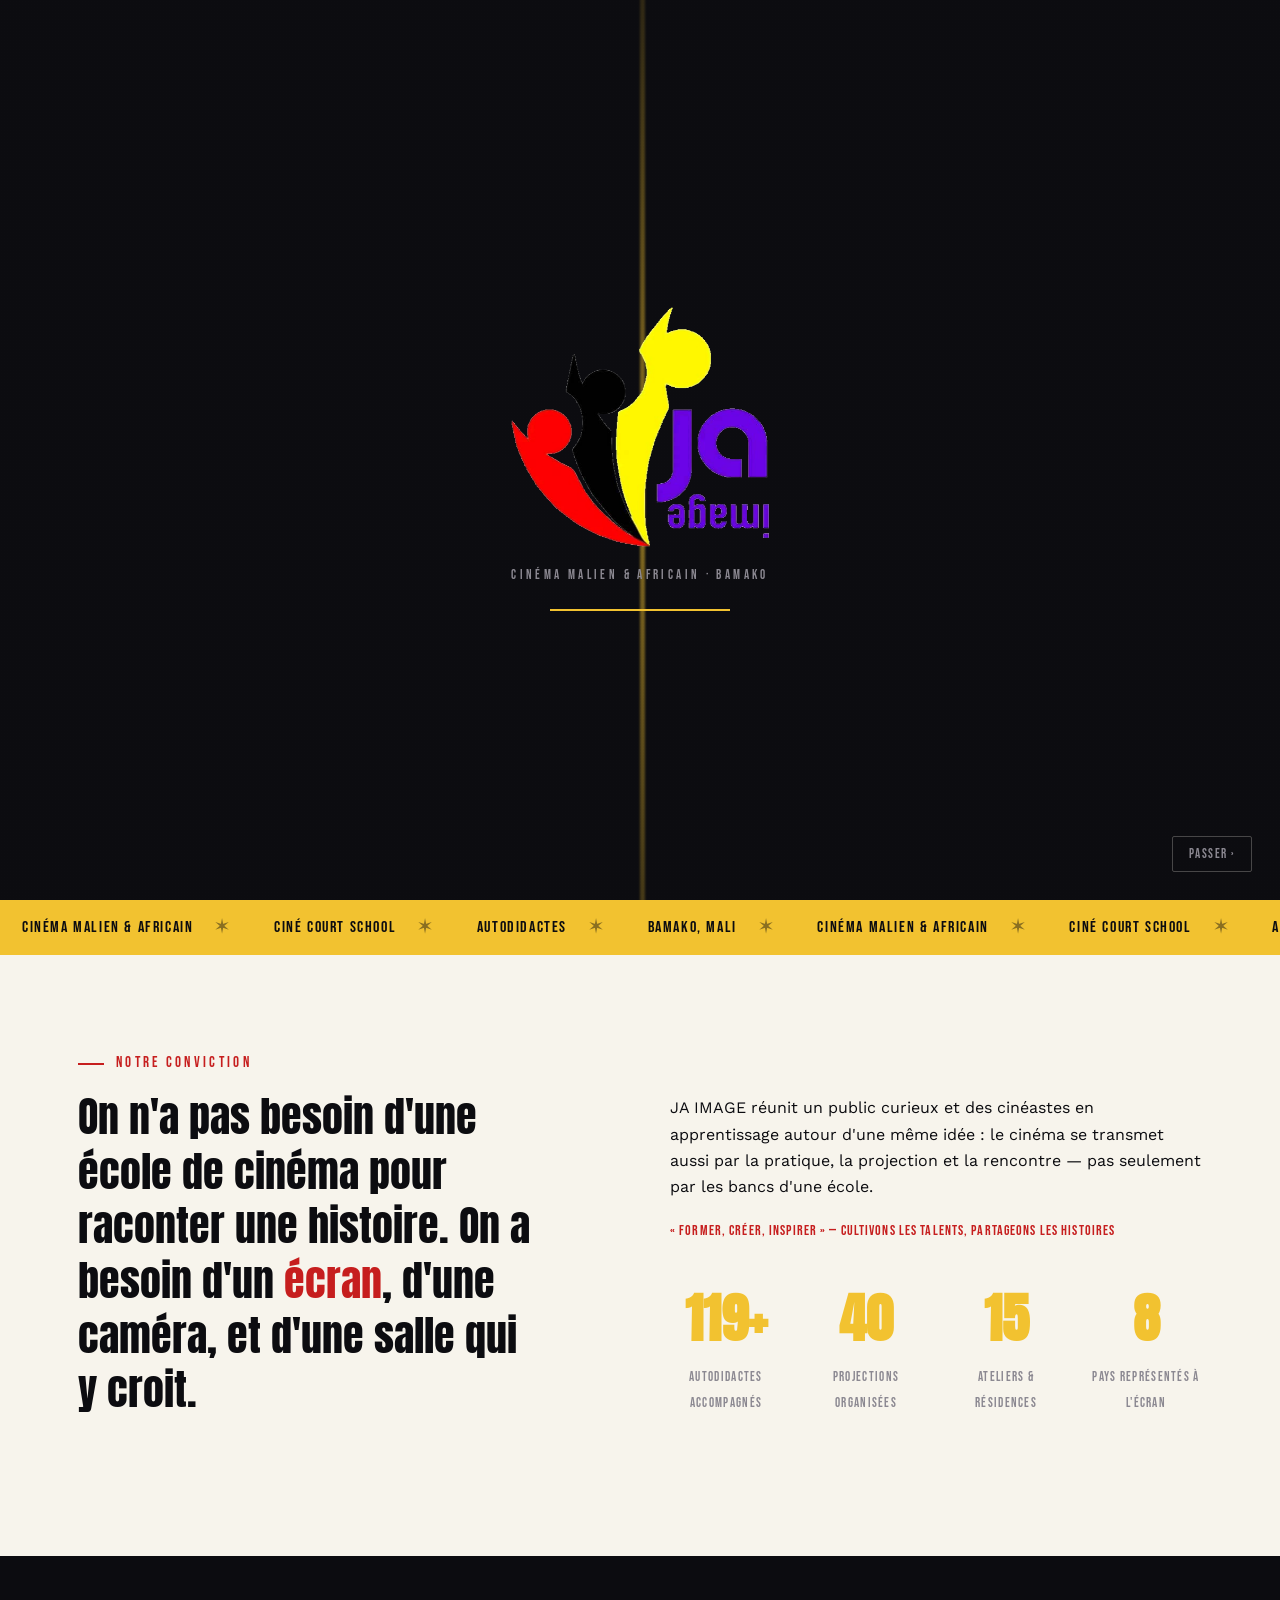
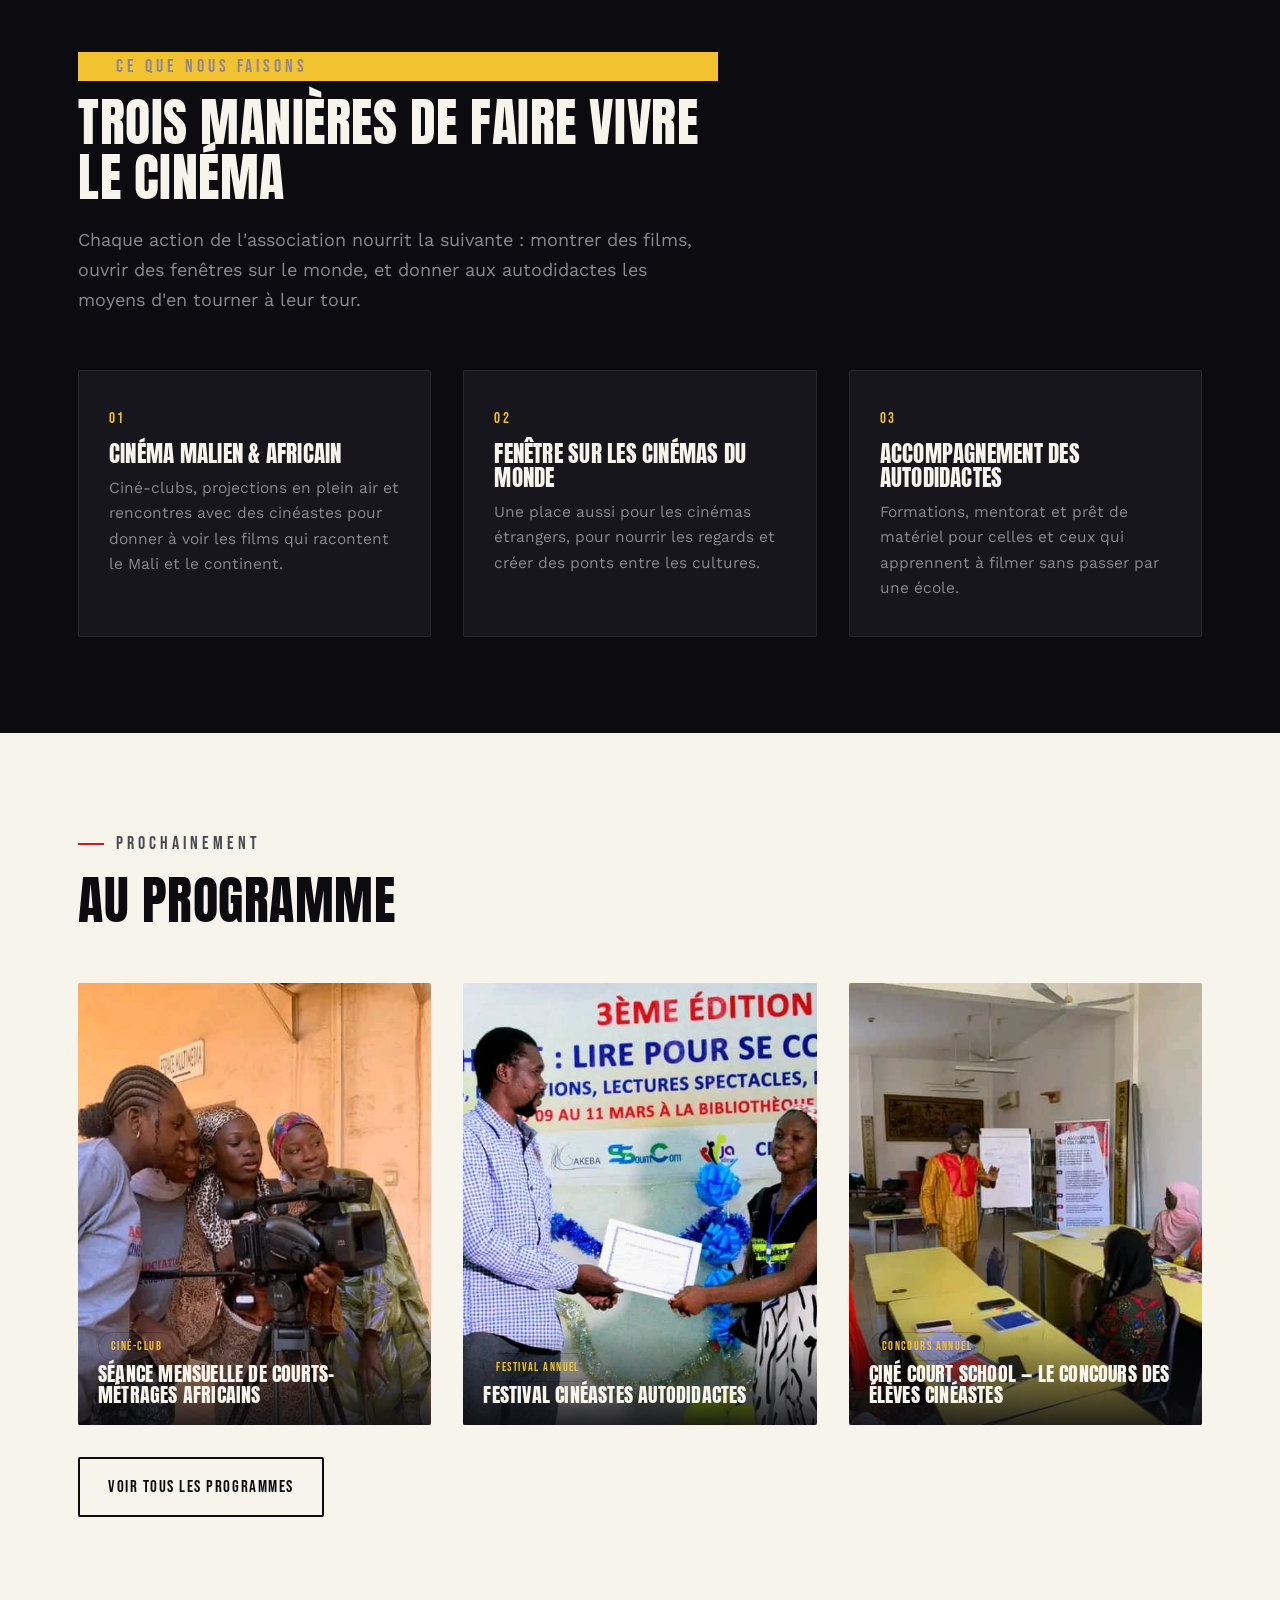
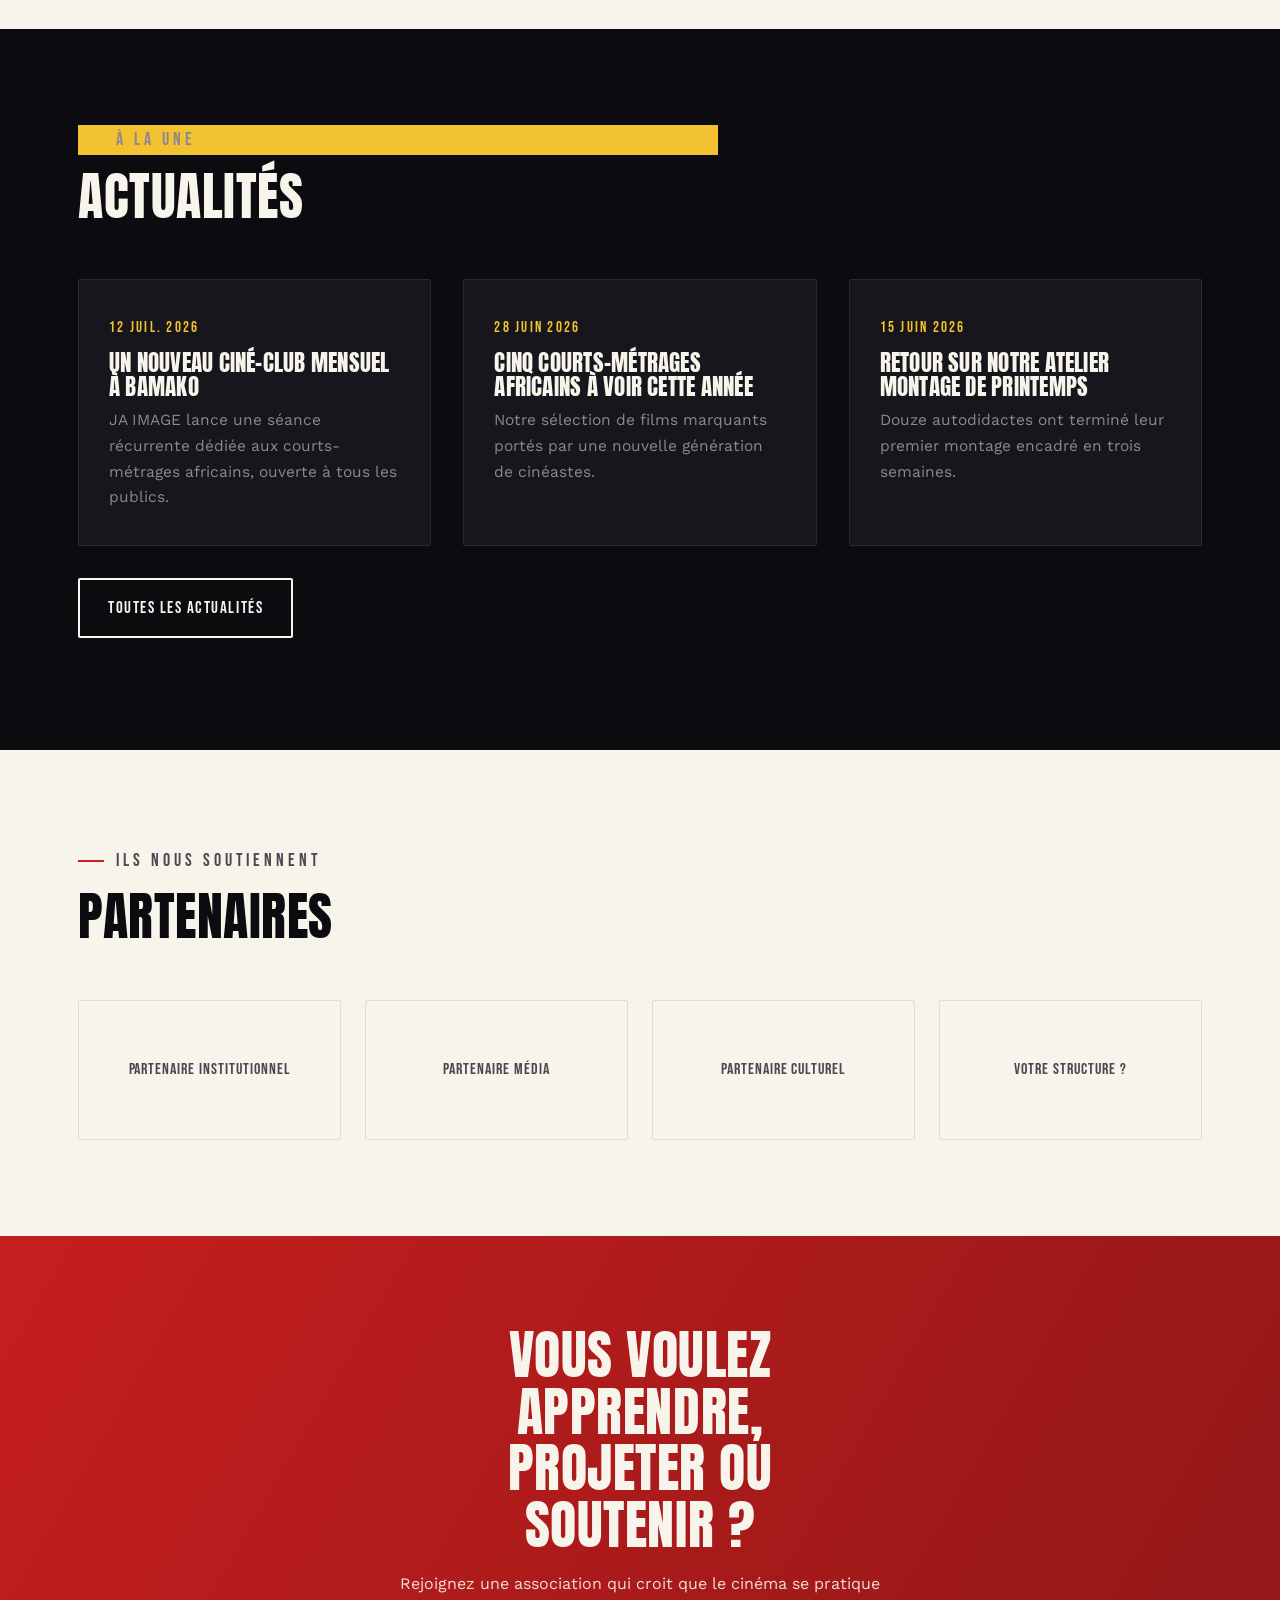
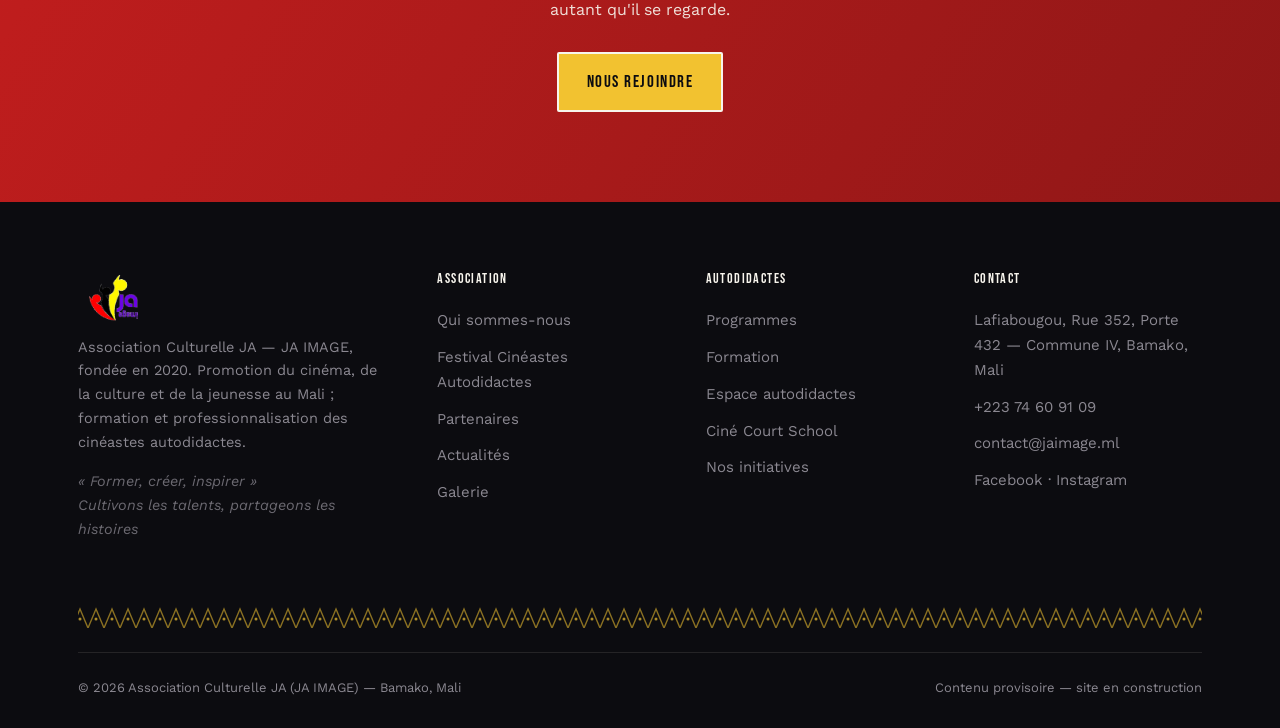
==== commit c676e9a2: "Contenu réel de l'association : Festival Cinéastes Autodidactes, Nos initiatives (répertoire tournag" ====
--- a/index.html
+++ b/index.html
@@ -39,9 +39,9 @@
         <a href="index.html" class="active">Accueil</a>
         <a href="association.html">Association</a>
         <a href="programmes.html">Programmes</a>
+        <a href="festival.html" class="flagship">Festival</a>
         <a href="concours.html" class="flagship">Ciné Court School</a>
         <a href="actualites.html">Actualités</a>
-        <a href="galerie.html">Galerie</a>
         <a href="contact.html" class="nav-cta">Nous rejoindre</a>
     </nav>
     <button class="nav-toggle" aria-label="Menu">☰</button>
@@ -76,6 +76,7 @@
     </div>
     <div>
       <p>JA IMAGE réunit un public curieux et des cinéastes en apprentissage autour d'une même idée : le cinéma se transmet aussi par la pratique, la projection et la rencontre — pas seulement par les bancs d'une école.</p>
+      <p style="font-family:var(--label);letter-spacing:.08em;text-transform:uppercase;font-size:14px;color:var(--rouge-rideau);margin-top:18px;">« Former, créer, inspirer » — Cultivons les talents, partageons les histoires</p>
       <div class="stats" style="margin-top:32px;">
         <div class="stat"><b data-count="120" data-suffix="+">0</b><span>Autodidactes accompagnés</span></div>
         <div class="stat"><b data-count="40">0</b><span>Projections organisées</span></div>
@@ -112,7 +113,7 @@
         <div class="imgcard"><img src="assets/photos/camera_training.jpg" alt="Tournage"><div class="imgcard__label"><span class="tag">Ciné-club</span><h3>Séance mensuelle de courts-métrages africains</h3></div></div>
       </div>
       <div>
-        <div class="imgcard"><img src="assets/photos/classroom_flipchart.jpg" alt="Atelier montage"><div class="imgcard__label"><span class="tag">Atelier</span><h3>Initiation au montage pour débutants</h3></div></div>
+        <a href="festival.html"><div class="imgcard"><img src="assets/photos/certificate_ceremony.jpg" alt="Festival Cinéastes Autodidactes"><div class="imgcard__label"><span class="tag">Festival annuel</span><h3>Festival Cinéastes Autodidactes</h3></div></div></a>
       </div>
       <div>
         <a href="concours.html"><div class="imgcard"><img src="assets/photos/classroom_banner.jpg" alt="Ciné Court School"><div class="imgcard__label"><span class="tag">Concours annuel</span><h3>Ciné Court School — le concours des élèves cinéastes</h3></div></div></a>
@@ -165,11 +166,13 @@
     <div class="footer-grid">
       <div class="footer-brand">
         <img src="assets/logo.png" alt="JA IMAGE">
-        <p>Association pour la promotion du cinéma africain et international, et l'accompagnement des cinéastes autodidactes. Basée à Bamako, Mali.</p>
+        <p>Association Culturelle JA — JA IMAGE, fondée en 2020. Promotion du cinéma, de la culture et de la jeunesse au Mali ; formation et professionnalisation des cinéastes autodidactes.</p>
+        <p style="font-style:italic;opacity:.75;margin-top:10px;">« Former, créer, inspirer »<br>Cultivons les talents, partageons les histoires</p>
       </div>
       <div>
         <h4>Association</h4>
         <a href="association.html">Qui sommes-nous</a>
+        <a href="festival.html">Festival Cinéastes Autodidactes</a>
         <a href="partenaires.html">Partenaires</a>
         <a href="actualites.html">Actualités</a>
         <a href="galerie.html">Galerie</a>
@@ -180,10 +183,11 @@
         <a href="formation.html">Formation</a>
         <a href="ressources.html">Espace autodidactes</a>
         <a href="concours.html">Ciné Court School</a>
+        <a href="initiatives.html">Nos initiatives</a>
       </div>
       <div>
         <h4>Contact</h4>
-        <a href="#">Bamako, Mali</a>
+        <a href="contact.html">Lafiabougou, Rue 352, Porte 432 — Commune IV, Bamako, Mali</a>
         <a href="tel:+22374609109">+223 74 60 91 09</a>
         <a href="mailto:contact@jaimage.ml">contact@jaimage.ml</a>
         <a href="#">Facebook · Instagram</a>
@@ -191,7 +195,7 @@
     </div>
     <div class="bogolan-band" style="margin-bottom:24px;"></div>
     <div class="footer-bottom">
-      <span>© <span class="year"></span> JA IMAGE — Bamako, Mali</span>
+      <span>© <span class="year"></span> Association Culturelle JA (JA IMAGE) — Bamako, Mali</span>
       <span>Contenu provisoire — site en construction</span>
     </div>
   </div>
--- a/css/style.css
+++ b/css/style.css
@@ -26,7 +26,7 @@
 }
 
 *,*::before,*::after{ box-sizing:border-box; }
-html{ scroll-behavior:smooth; }
+html{ scroll-behavior:smooth; overflow-x:hidden; }
 body{
   margin:0;
   background:var(--ecran);
@@ -179,6 +179,10 @@
 .rule-list li:last-child{ border-bottom:1px solid rgba(247,244,236,.1); }
 .rule-list b{ font-family:var(--label); color:var(--or-projecteur); font-size:14px; letter-spacing:.06em; min-width:150px; }
 .rule-list span{ color:var(--gris-pellicule); }
+@media (max-width:560px){
+  .rule-list li{ flex-direction:column; gap:6px; }
+  .rule-list b{ min-width:0; }
+}
 .site-header{
   position:fixed; top:0; left:0; right:0; z-index:500;
   background:rgba(12,12,16,.92);
@@ -387,6 +391,13 @@
 .hero .btn-row{ display:flex; gap:16px; margin-top:30px; flex-wrap:wrap; }
 .hero .btn--outline{ color:var(--ecran); border-color:var(--ecran); }
 .hero .btn--outline:hover{ background:var(--ecran); color:var(--noir-salle); }
+@media (max-width:700px){
+  .hero{ padding-top:120px; min-height:auto; }
+  .hero__inner{ padding-bottom:56px; }
+  .hero__figs{ display:none; }
+  section{ padding:64px 0; }
+  .pagehero{ padding:132px 0 46px; }
+}
 
 /* generic page hero (secondary pages) */
 .pagehero{
@@ -413,7 +424,12 @@
 .grid--2{ grid-template-columns:repeat(2,1fr); }
 .grid--3{ grid-template-columns:repeat(3,1fr); }
 .grid--4{ grid-template-columns:repeat(4,1fr); }
-@media (max-width:920px){ .grid--2,.grid--3,.grid--4{ grid-template-columns:1fr; } }
+@media (max-width:1024px) and (min-width:701px){
+  .grid--3, .grid--4{ grid-template-columns:repeat(2,1fr); }
+}
+@media (max-width:700px){
+  .grid--2,.grid--3,.grid--4{ grid-template-columns:1fr; gap:22px; }
+}
 
 .card{
   background:var(--ecran); border:1px solid rgba(12,12,16,.09);
@@ -505,6 +521,7 @@
 
 /* partners */
 .partners-grid{ display:grid; grid-template-columns:repeat(4,1fr); gap:24px; }
+@media (max-width:1024px) and (min-width:761px){ .partners-grid{ grid-template-columns:repeat(3,1fr); } }
 @media (max-width:760px){ .partners-grid{ grid-template-columns:repeat(2,1fr); } }
 .partner-card{
   display:flex; align-items:center; justify-content:center; text-align:center;
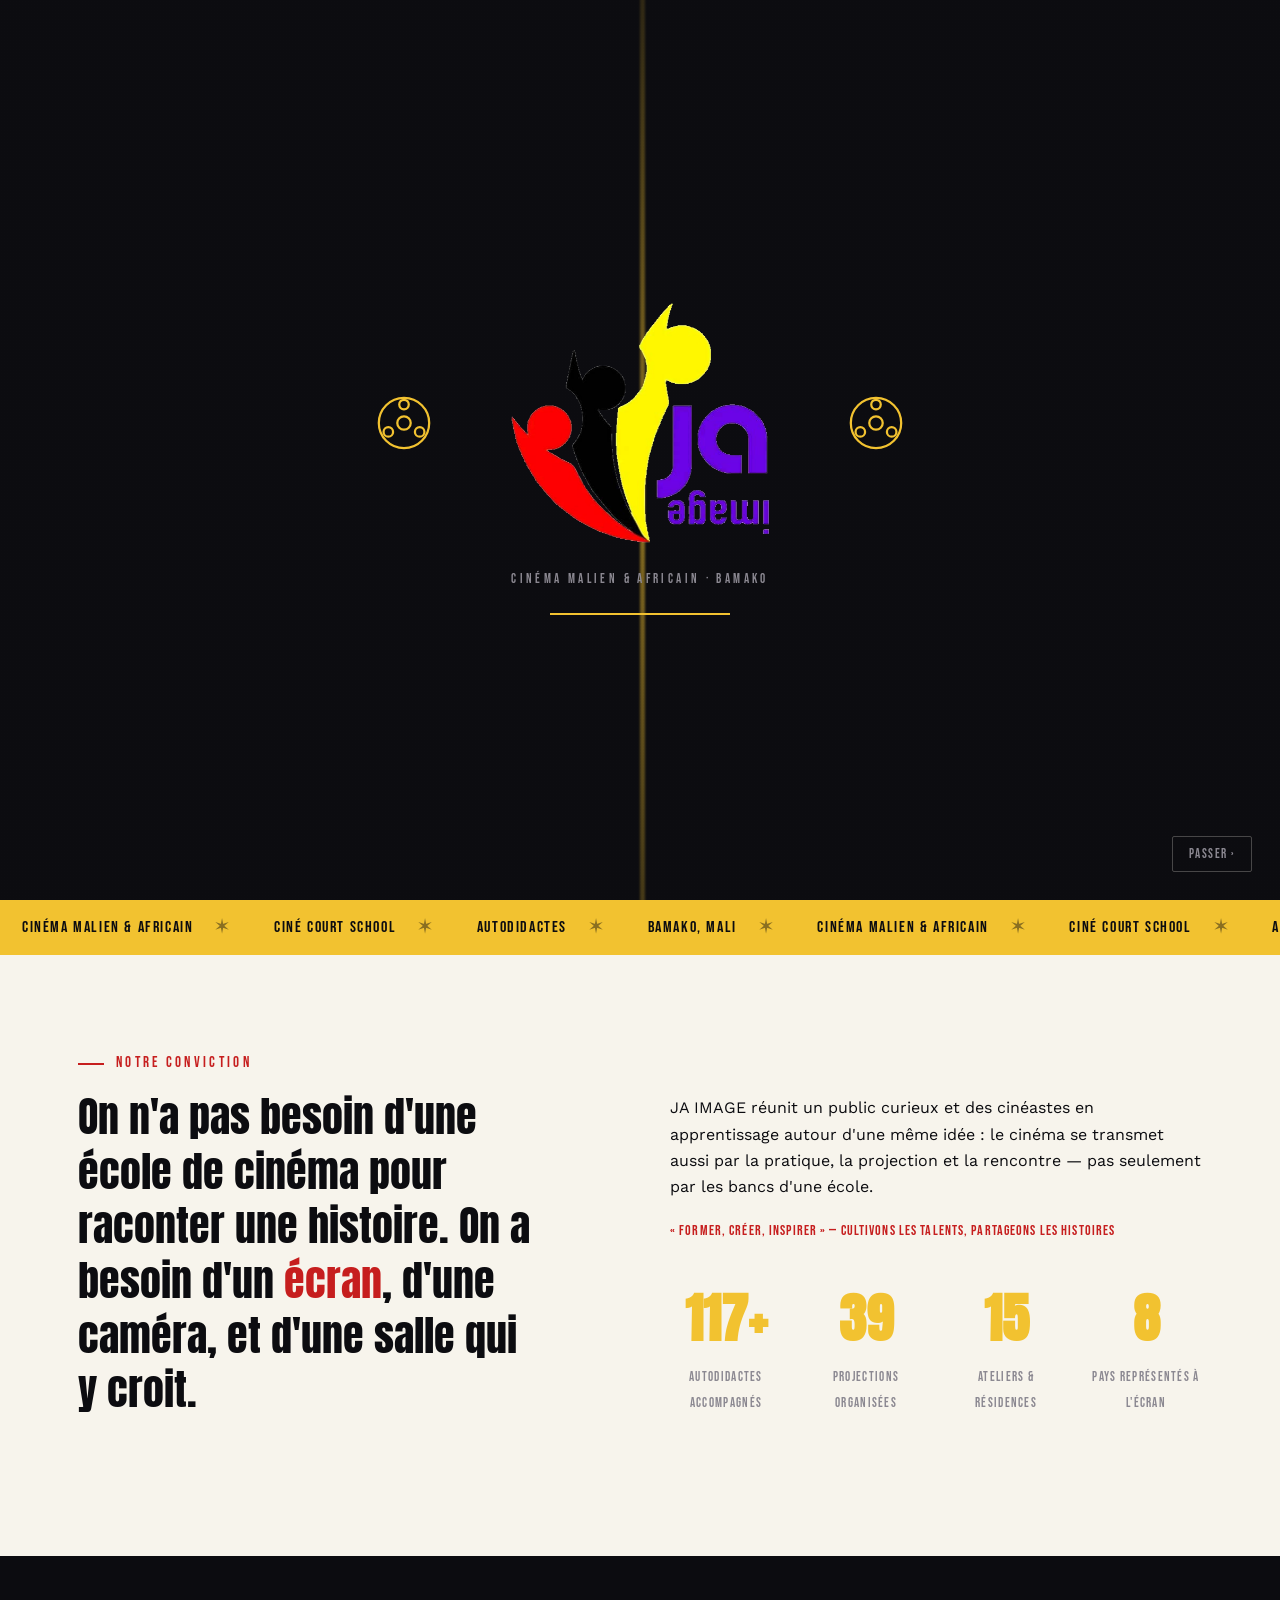
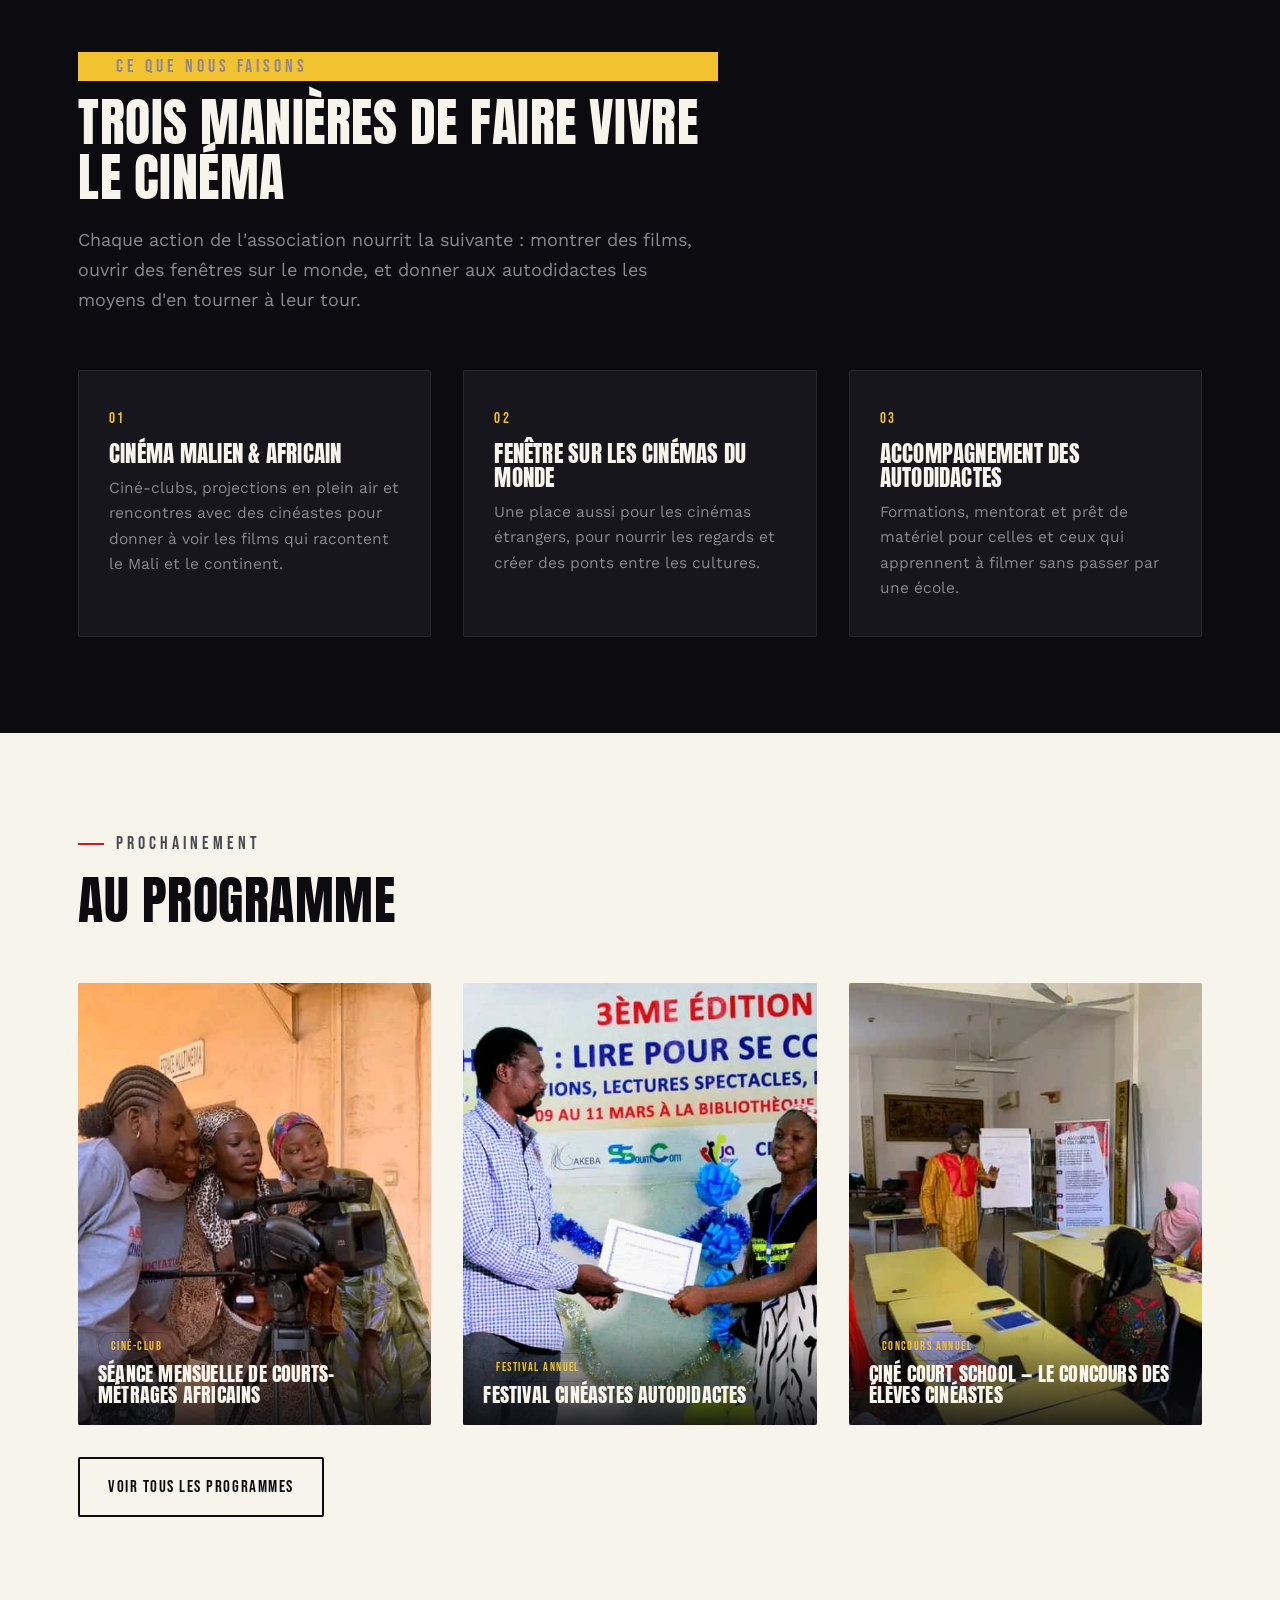
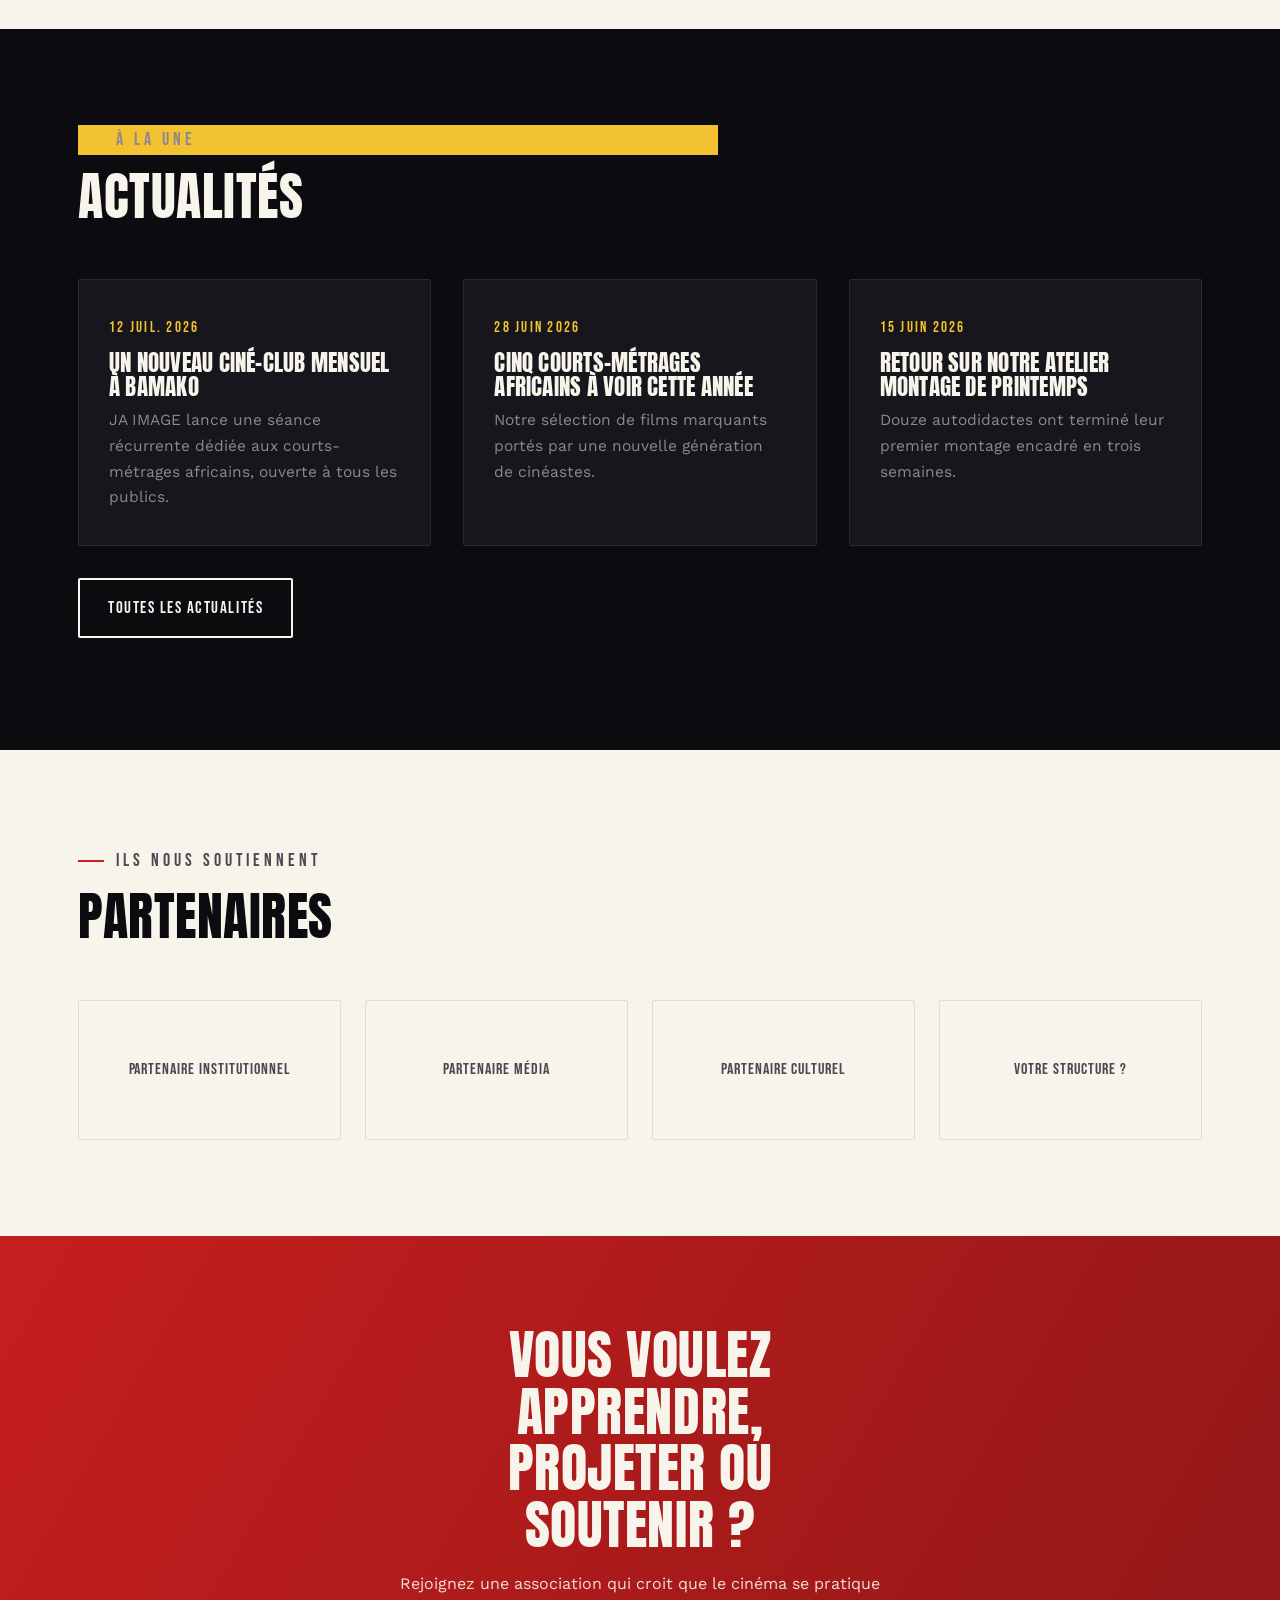
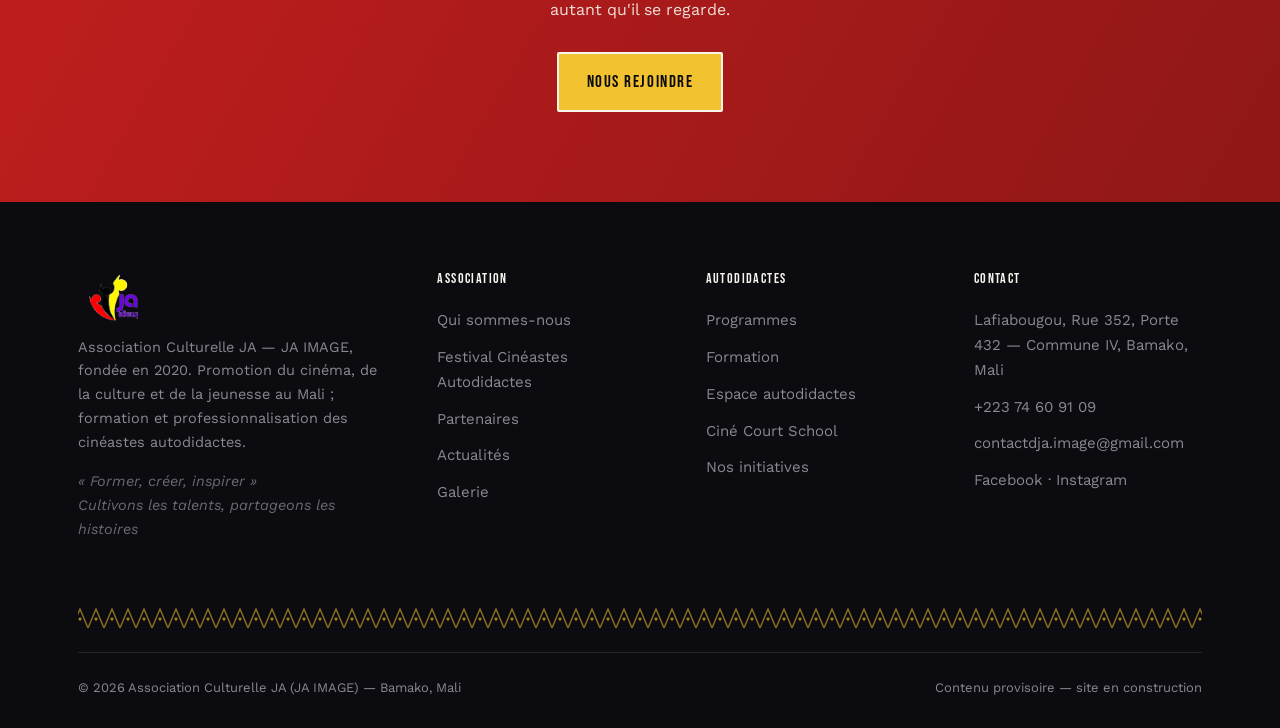
==== commit dab5712a: "Email officiel confirmé, bobine animée dans l'intro (deux bobines qui tournent de part et d'autre du" ====
--- a/index.html
+++ b/index.html
@@ -17,12 +17,28 @@
   <div class="intro__beam"></div>
   <div class="intro__grain"></div>
   <div class="intro__content">
-    <div class="intro__stage">
-      <div class="intro__flash"></div>
-      <img class="piece piece--black" src="assets/fig_black.png" alt="">
-      <img class="piece piece--red" src="assets/fig_red.png" alt="">
-      <img class="piece piece--yellow" src="assets/fig_yellow.png" alt="">
-      <img class="piece piece--purple" src="assets/fig_purple.png" alt="JA IMAGE">
+    <div class="intro__reel-row">
+      <svg class="reel reel--spin" viewBox="0 0 100 100" xmlns="http://www.w3.org/2000/svg">
+  <circle cx="50" cy="50" r="45" fill="none" stroke="var(--or-projecteur)" stroke-width="4"/>
+  <circle cx="50" cy="50" r="12" fill="none" stroke="var(--or-projecteur)" stroke-width="4"/>
+  <circle cx="50" cy="17" r="8.5" fill="none" stroke="var(--or-projecteur)" stroke-width="4"/>
+  <circle cx="78" cy="66" r="8.5" fill="none" stroke="var(--or-projecteur)" stroke-width="4"/>
+  <circle cx="22" cy="66" r="8.5" fill="none" stroke="var(--or-projecteur)" stroke-width="4"/>
+</svg>
+      <div class="intro__stage">
+        <div class="intro__flash"></div>
+        <img class="piece piece--black" src="assets/fig_black.png" alt="">
+        <img class="piece piece--red" src="assets/fig_red.png" alt="">
+        <img class="piece piece--yellow" src="assets/fig_yellow.png" alt="">
+        <img class="piece piece--purple" src="assets/fig_purple.png" alt="JA IMAGE">
+      </div>
+      <svg class="reel reel--spin" viewBox="0 0 100 100" xmlns="http://www.w3.org/2000/svg">
+  <circle cx="50" cy="50" r="45" fill="none" stroke="var(--or-projecteur)" stroke-width="4"/>
+  <circle cx="50" cy="50" r="12" fill="none" stroke="var(--or-projecteur)" stroke-width="4"/>
+  <circle cx="50" cy="17" r="8.5" fill="none" stroke="var(--or-projecteur)" stroke-width="4"/>
+  <circle cx="78" cy="66" r="8.5" fill="none" stroke="var(--or-projecteur)" stroke-width="4"/>
+  <circle cx="22" cy="66" r="8.5" fill="none" stroke="var(--or-projecteur)" stroke-width="4"/>
+</svg>
     </div>
     <div class="intro__tagline">Cinéma malien &amp; africain · Bamako</div>
     <div class="intro__bar"></div>
@@ -48,6 +64,16 @@
   </div>
 </header>
 
+<div class="reel-strip">
+  <svg class="reel reel--spin" viewBox="0 0 100 100" xmlns="http://www.w3.org/2000/svg">
+  <circle cx="50" cy="50" r="45" fill="none" stroke="var(--or-projecteur)" stroke-width="4"/>
+  <circle cx="50" cy="50" r="12" fill="none" stroke="var(--or-projecteur)" stroke-width="4"/>
+  <circle cx="50" cy="17" r="8.5" fill="none" stroke="var(--or-projecteur)" stroke-width="4"/>
+  <circle cx="78" cy="66" r="8.5" fill="none" stroke="var(--or-projecteur)" stroke-width="4"/>
+  <circle cx="22" cy="66" r="8.5" fill="none" stroke="var(--or-projecteur)" stroke-width="4"/>
+</svg>
+  <div class="reel-strip__window"><div class="reel-strip__track"><div class="reel-strip__frame"><img src="assets/photos/camera_training.jpg" alt=""></div><div class="reel-strip__frame"><img src="assets/photos/classroom_camop.jpg" alt=""></div><div class="reel-strip__frame"><img src="assets/photos/outdoor_filming.jpg" alt=""></div><div class="reel-strip__frame"><img src="assets/photos/hilltop_camera.jpg" alt=""></div><div class="reel-strip__frame"><img src="assets/photos/students_qa.jpg" alt=""></div><div class="reel-strip__frame"><img src="assets/photos/camera_mentorship.jpg" alt=""></div><div class="reel-strip__frame"><img src="assets/photos/classroom_wide1.jpg" alt=""></div><div class="reel-strip__frame"><img src="assets/photos/speaker_mic.jpg" alt=""></div><div class="reel-strip__frame"><img src="assets/photos/camera_training.jpg" alt=""></div><div class="reel-strip__frame"><img src="assets/photos/classroom_camop.jpg" alt=""></div><div class="reel-strip__frame"><img src="assets/photos/outdoor_filming.jpg" alt=""></div><div class="reel-strip__frame"><img src="assets/photos/hilltop_camera.jpg" alt=""></div><div class="reel-strip__frame"><img src="assets/photos/students_qa.jpg" alt=""></div><div class="reel-strip__frame"><img src="assets/photos/camera_mentorship.jpg" alt=""></div><div class="reel-strip__frame"><img src="assets/photos/classroom_wide1.jpg" alt=""></div><div class="reel-strip__frame"><img src="assets/photos/speaker_mic.jpg" alt=""></div></div></div>
+</div>
 <section class="hero">
   <div class="hero__bg" style="background:linear-gradient(180deg, rgba(12,12,16,.35) 0%, rgba(12,12,16,.55) 55%, #0c0c10 100%), url('assets/photos/group_library.jpg') center/cover no-repeat;"></div>
   <div class="hero__figs"><img src="assets/logo.png" alt=""></div>
@@ -189,7 +215,7 @@
         <h4>Contact</h4>
         <a href="contact.html">Lafiabougou, Rue 352, Porte 432 — Commune IV, Bamako, Mali</a>
         <a href="tel:+22374609109">+223 74 60 91 09</a>
-        <a href="mailto:contact@jaimage.ml">contact@jaimage.ml</a>
+        <a href="mailto:contactdja.image@gmail.com">contactdja.image@gmail.com</a>
         <a href="#">Facebook · Instagram</a>
       </div>
     </div>
--- a/css/style.css
+++ b/css/style.css
@@ -245,6 +245,18 @@
   .nav-toggle{ display:block; }
 }
 
+/* ---------- Bobine de film (icône réutilisable, tourne en continu) ---------- */
+.reel{ display:block; }
+.reel--spin{ animation:reelSpin 6s linear infinite; }
+@keyframes reelSpin{ to{ transform:rotate(360deg); } }
+
+.intro__reel-row{ display:flex; align-items:center; justify-content:center; gap:18px; }
+.intro__reel-row .reel{ width:56px; height:56px; opacity:0; animation:fadeUp .6s ease .1s forwards, reelSpin 6s linear infinite; flex-shrink:0; }
+@media (max-width:560px){
+  .intro__reel-row .reel{ width:30px; height:30px; }
+  .intro__stage{ width:min(58vw,320px); }
+}
+
 /* ---------- Cinematic intro ---------- */
 .intro{
   position:fixed; inset:0; z-index:9999;
@@ -357,6 +369,33 @@
   opacity:0; animation:fadeUp .7s ease 1.2s forwards;
 }
 .intro__skip:hover{ color:var(--ecran); border-color:var(--ecran); }
+
+/* ---------- Bobine verticale (bande de pellicule le long de l'accueil) ---------- */
+.reel-strip{
+  position:fixed; top:112px; right:22px; bottom:22px; width:60px; z-index:60;
+  display:flex; flex-direction:column; align-items:center; pointer-events:none;
+}
+.reel-strip .reel{ width:48px; height:48px; margin-bottom:10px; flex-shrink:0; filter:drop-shadow(0 6px 14px rgba(0,0,0,.35)); }
+.reel-strip__window{
+  flex:1; width:100%; border-radius:12px; overflow:hidden; position:relative;
+  background:var(--noir-salle); box-shadow:var(--shadow-soft);
+  -webkit-mask-image:linear-gradient(180deg, transparent 0, black 30px, black calc(100% - 30px), transparent 100%);
+          mask-image:linear-gradient(180deg, transparent 0, black 30px, black calc(100% - 30px), transparent 100%);
+}
+.reel-strip__track{ display:flex; flex-direction:column; animation:reelFeed 40s linear infinite; }
+.reel-strip__frame{ width:100%; aspect-ratio:3/4; position:relative; padding:0 10px 10px; }
+.reel-strip__frame img{ width:100%; height:100%; object-fit:cover; border-radius:3px; display:block; }
+.reel-strip__frame::before,.reel-strip__frame::after{
+  content:""; position:absolute; top:0; bottom:10px; width:10px;
+  background-image:radial-gradient(circle, var(--or-projecteur) 2px, transparent 2.4px);
+  background-size:10px 18px; background-repeat:repeat-y; background-position:center;
+  opacity:.6;
+}
+.reel-strip__frame::before{ left:0; }
+.reel-strip__frame::after{ right:0; }
+@keyframes reelFeed{ from{ transform:translateY(0);} to{ transform:translateY(-50%);} }
+@media (max-width:1480px){ .reel-strip{ display:none; } }
+@media (prefers-reduced-motion:reduce){ .reel-strip__track{ animation:none; } }
 
 /* ---------- Hero ---------- */
 .hero{
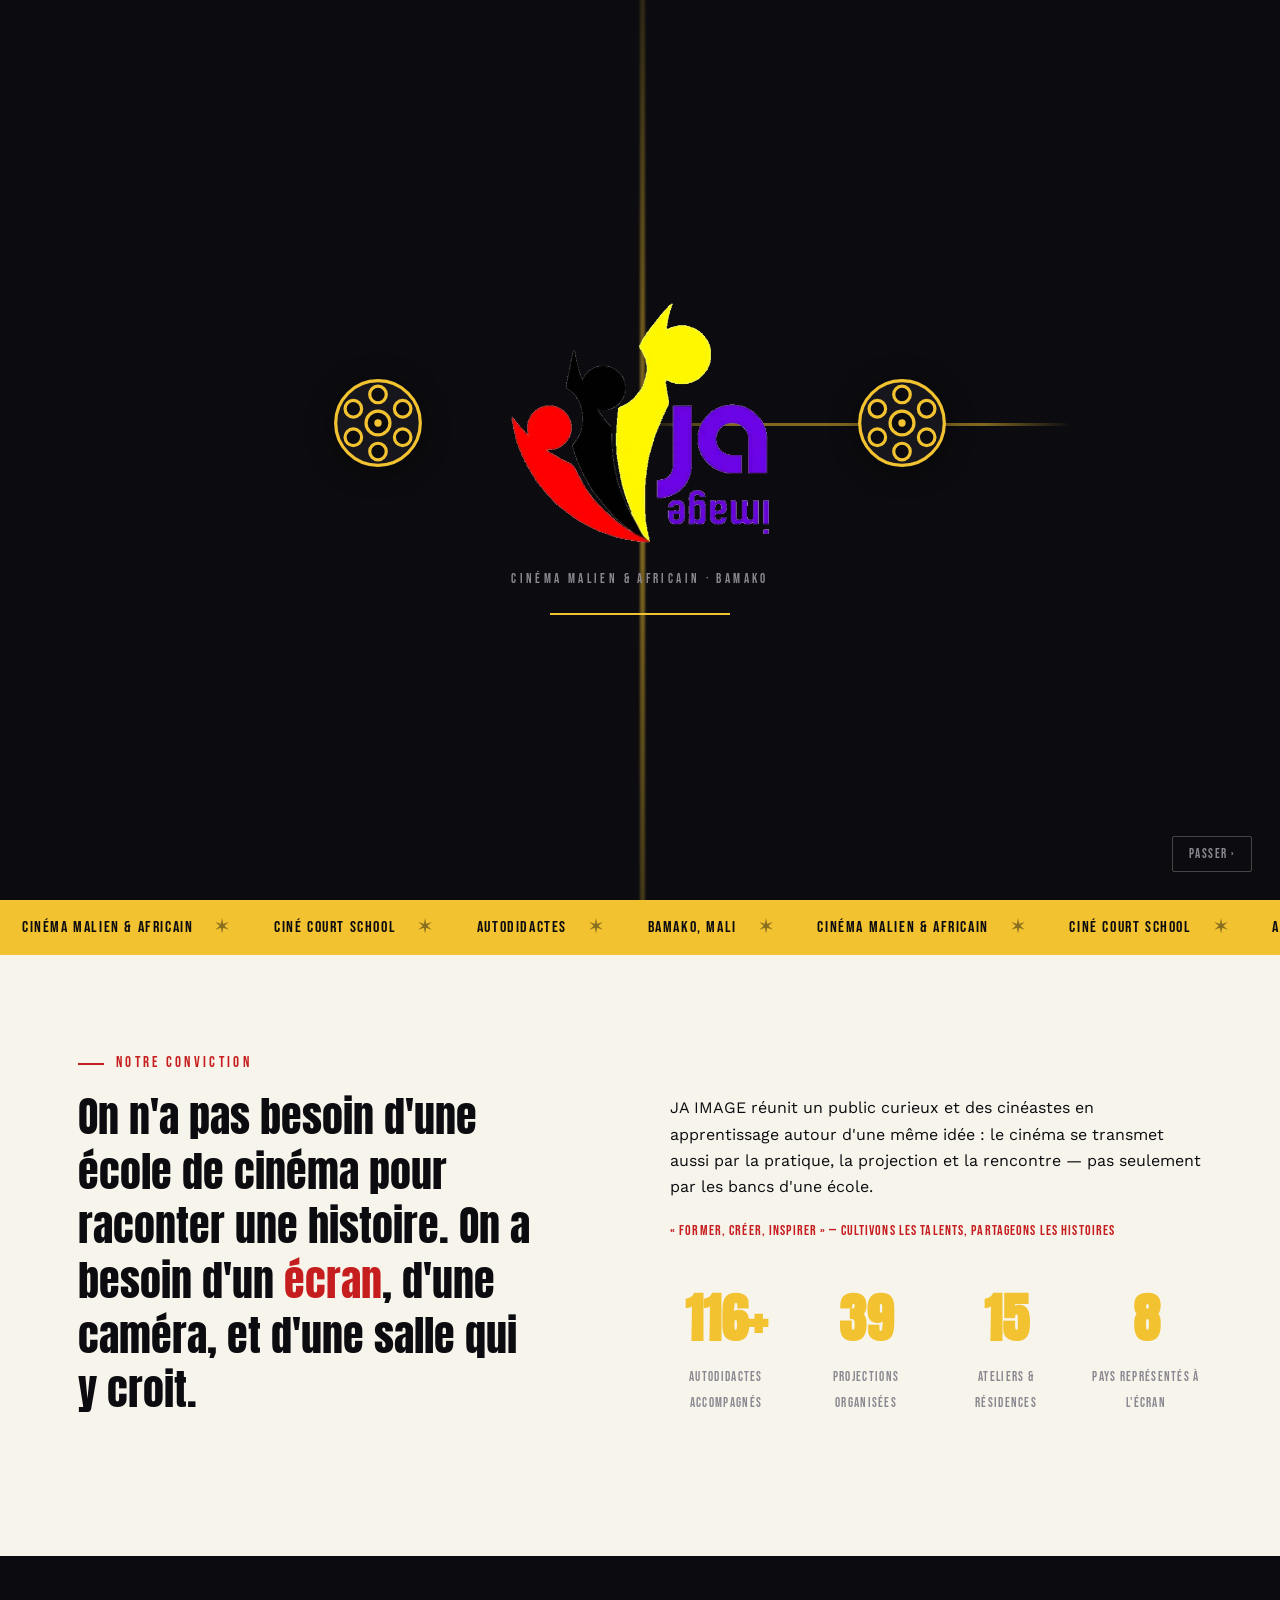
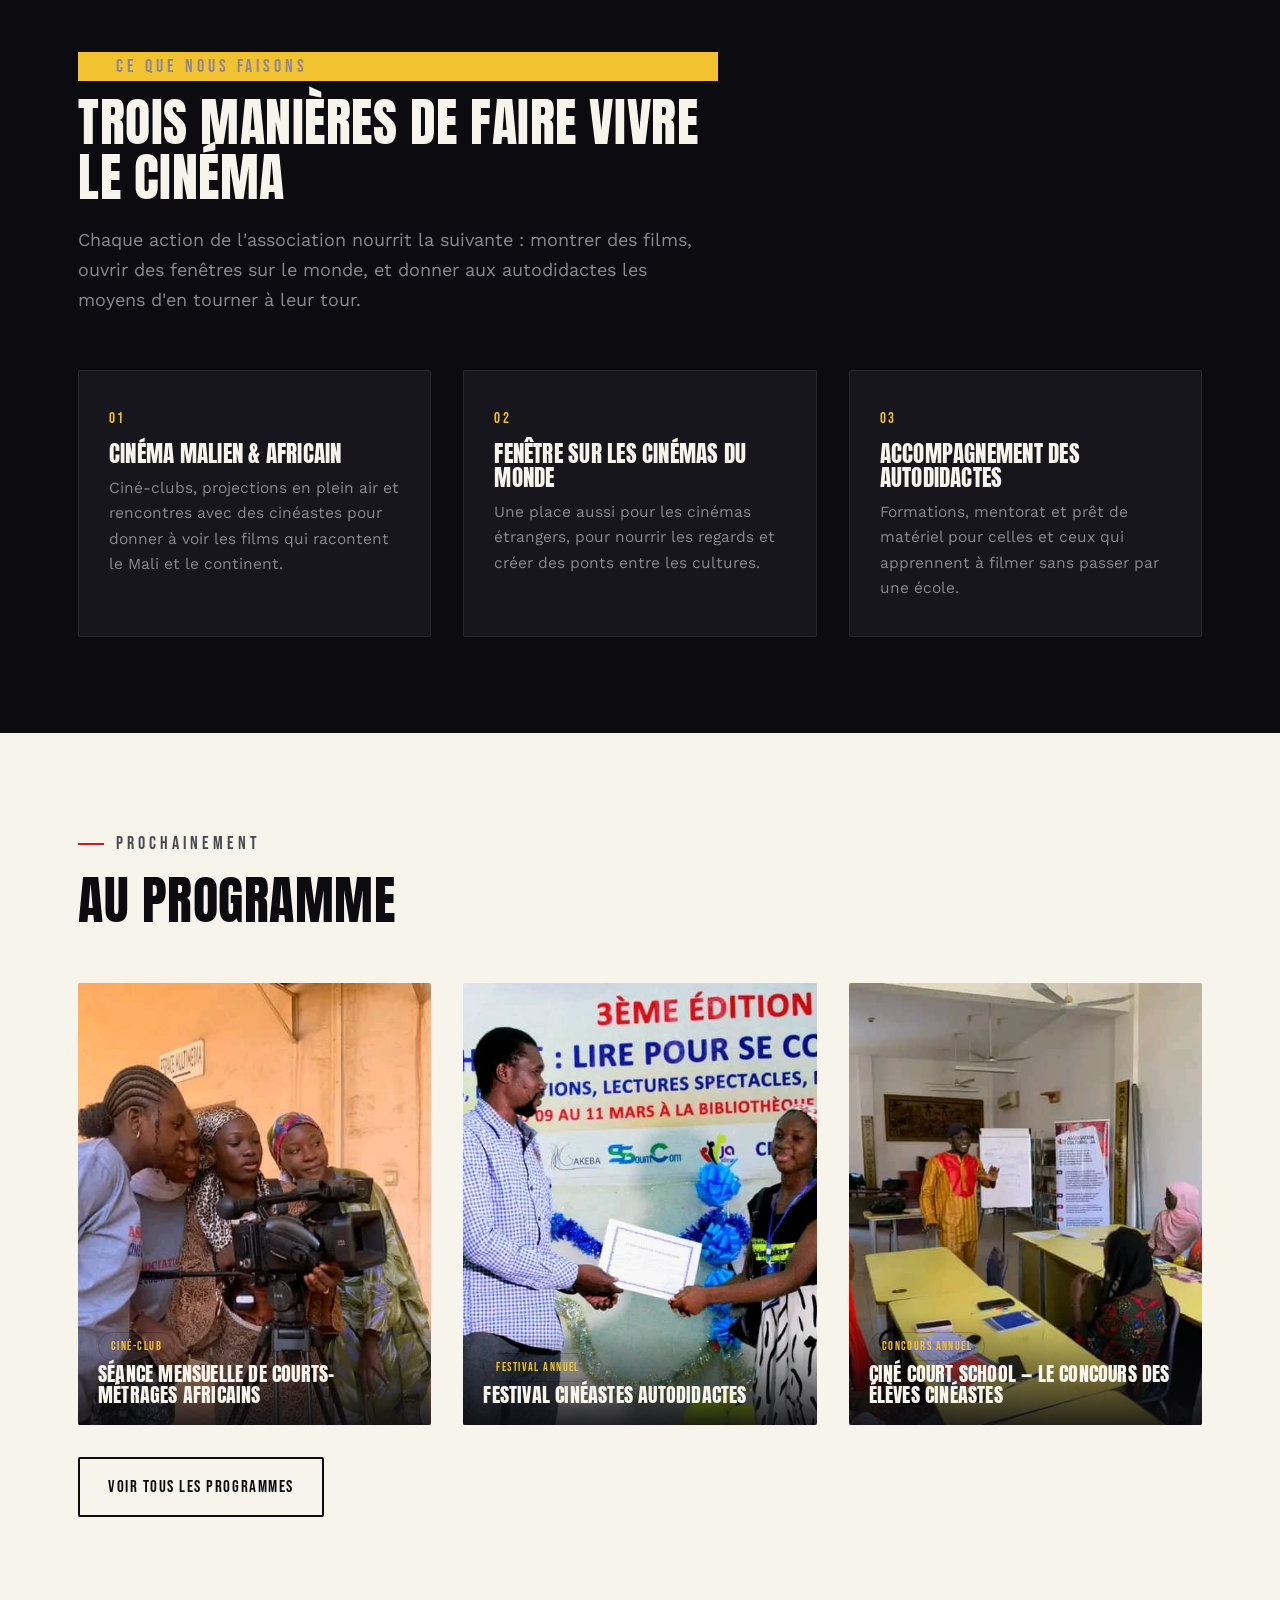
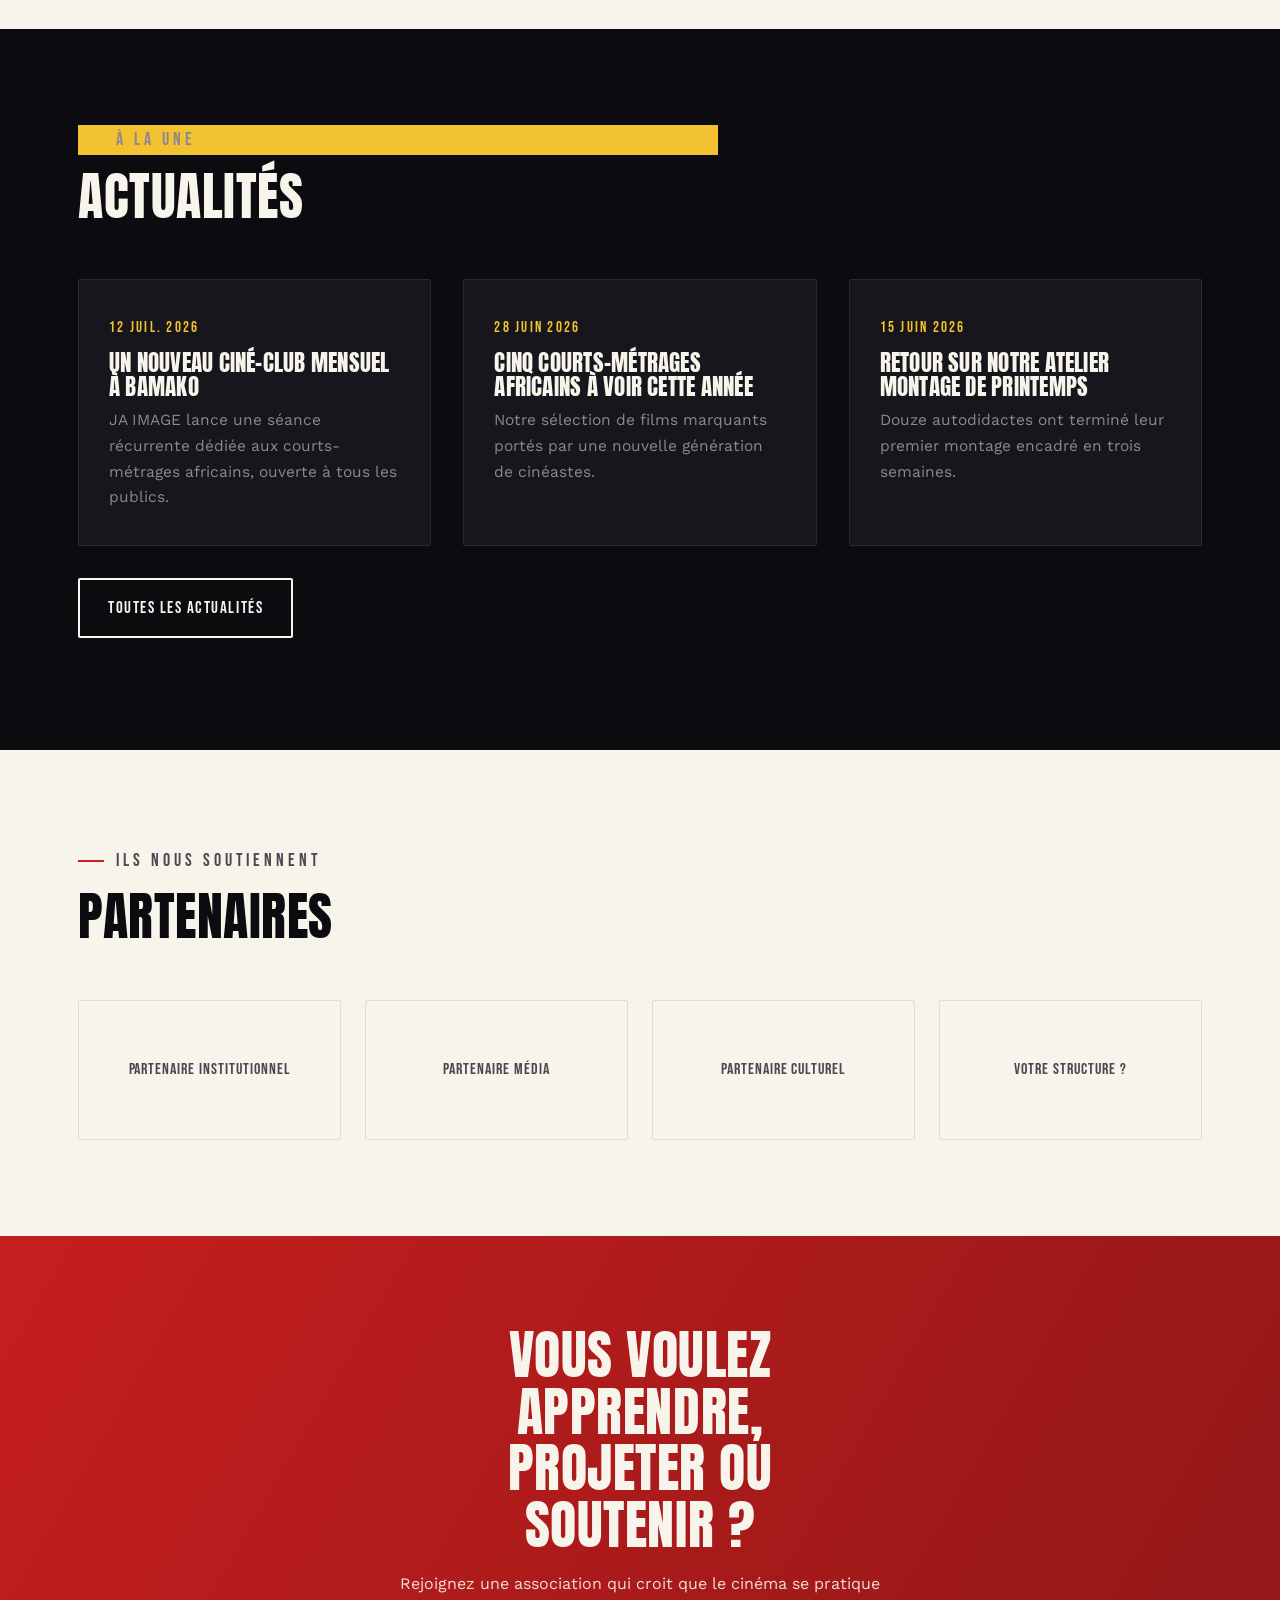
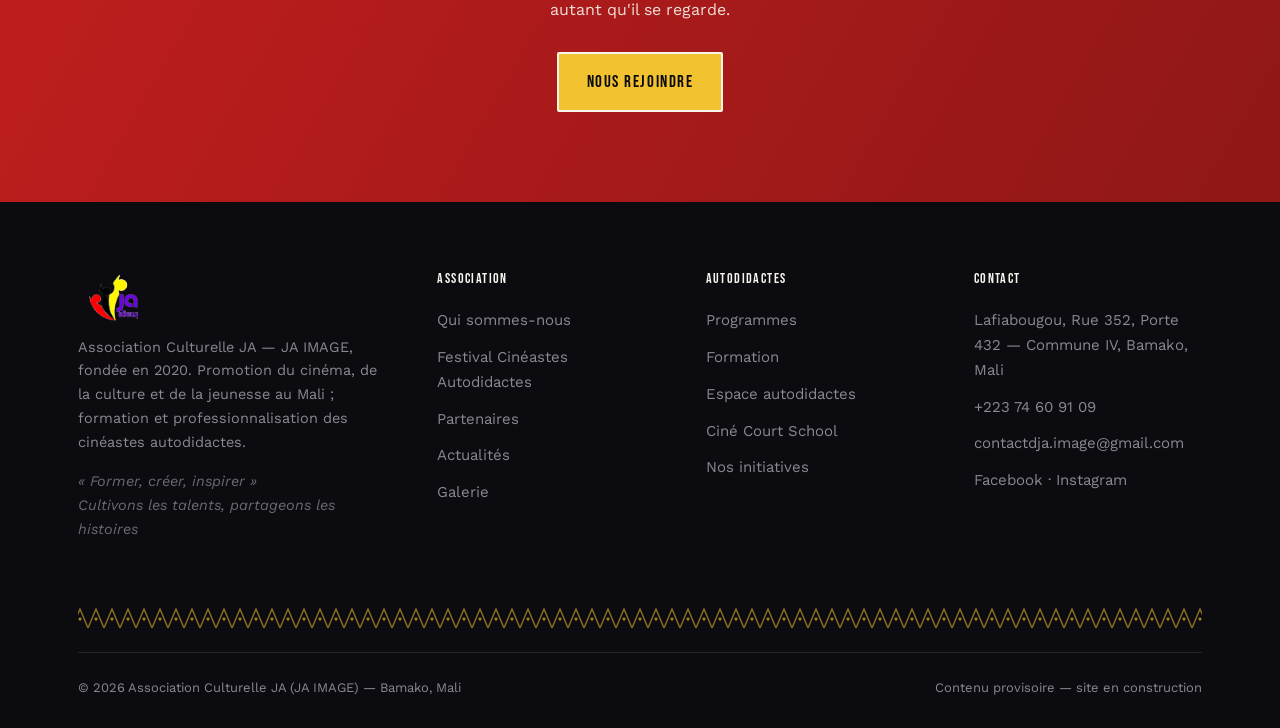
==== commit 57a83fd9: "Bobines de film plus visibles (intro agrandie, bande verticale accueil pilotée par le scroll, seuil " ====
--- a/index.html
+++ b/index.html
@@ -19,11 +19,15 @@
   <div class="intro__content">
     <div class="intro__reel-row">
       <svg class="reel reel--spin" viewBox="0 0 100 100" xmlns="http://www.w3.org/2000/svg">
-  <circle cx="50" cy="50" r="45" fill="none" stroke="var(--or-projecteur)" stroke-width="4"/>
-  <circle cx="50" cy="50" r="12" fill="none" stroke="var(--or-projecteur)" stroke-width="4"/>
-  <circle cx="50" cy="17" r="8.5" fill="none" stroke="var(--or-projecteur)" stroke-width="4"/>
-  <circle cx="78" cy="66" r="8.5" fill="none" stroke="var(--or-projecteur)" stroke-width="4"/>
-  <circle cx="22" cy="66" r="8.5" fill="none" stroke="var(--or-projecteur)" stroke-width="4"/>
+  <circle cx="50" cy="50" r="46" fill="var(--noir-salle-2)" stroke="var(--or-projecteur)" stroke-width="3.5"/>
+  <circle cx="50" cy="50" r="13" fill="var(--noir-salle)" stroke="var(--or-projecteur)" stroke-width="3.5"/>
+  <circle cx="50" cy="50" r="4" fill="var(--or-projecteur)"/>
+  <circle cx="50" cy="19" r="9" fill="var(--noir-salle)" stroke="var(--or-projecteur)" stroke-width="3.5"/>
+  <circle cx="76.8" cy="34.5" r="9" fill="var(--noir-salle)" stroke="var(--or-projecteur)" stroke-width="3.5"/>
+  <circle cx="76.8" cy="65.5" r="9" fill="var(--noir-salle)" stroke="var(--or-projecteur)" stroke-width="3.5"/>
+  <circle cx="50" cy="81" r="9" fill="var(--noir-salle)" stroke="var(--or-projecteur)" stroke-width="3.5"/>
+  <circle cx="23.2" cy="65.5" r="9" fill="var(--noir-salle)" stroke="var(--or-projecteur)" stroke-width="3.5"/>
+  <circle cx="23.2" cy="34.5" r="9" fill="var(--noir-salle)" stroke="var(--or-projecteur)" stroke-width="3.5"/>
 </svg>
       <div class="intro__stage">
         <div class="intro__flash"></div>
@@ -33,11 +37,15 @@
         <img class="piece piece--purple" src="assets/fig_purple.png" alt="JA IMAGE">
       </div>
       <svg class="reel reel--spin" viewBox="0 0 100 100" xmlns="http://www.w3.org/2000/svg">
-  <circle cx="50" cy="50" r="45" fill="none" stroke="var(--or-projecteur)" stroke-width="4"/>
-  <circle cx="50" cy="50" r="12" fill="none" stroke="var(--or-projecteur)" stroke-width="4"/>
-  <circle cx="50" cy="17" r="8.5" fill="none" stroke="var(--or-projecteur)" stroke-width="4"/>
-  <circle cx="78" cy="66" r="8.5" fill="none" stroke="var(--or-projecteur)" stroke-width="4"/>
-  <circle cx="22" cy="66" r="8.5" fill="none" stroke="var(--or-projecteur)" stroke-width="4"/>
+  <circle cx="50" cy="50" r="46" fill="var(--noir-salle-2)" stroke="var(--or-projecteur)" stroke-width="3.5"/>
+  <circle cx="50" cy="50" r="13" fill="var(--noir-salle)" stroke="var(--or-projecteur)" stroke-width="3.5"/>
+  <circle cx="50" cy="50" r="4" fill="var(--or-projecteur)"/>
+  <circle cx="50" cy="19" r="9" fill="var(--noir-salle)" stroke="var(--or-projecteur)" stroke-width="3.5"/>
+  <circle cx="76.8" cy="34.5" r="9" fill="var(--noir-salle)" stroke="var(--or-projecteur)" stroke-width="3.5"/>
+  <circle cx="76.8" cy="65.5" r="9" fill="var(--noir-salle)" stroke="var(--or-projecteur)" stroke-width="3.5"/>
+  <circle cx="50" cy="81" r="9" fill="var(--noir-salle)" stroke="var(--or-projecteur)" stroke-width="3.5"/>
+  <circle cx="23.2" cy="65.5" r="9" fill="var(--noir-salle)" stroke="var(--or-projecteur)" stroke-width="3.5"/>
+  <circle cx="23.2" cy="34.5" r="9" fill="var(--noir-salle)" stroke="var(--or-projecteur)" stroke-width="3.5"/>
 </svg>
     </div>
     <div class="intro__tagline">Cinéma malien &amp; africain · Bamako</div>
@@ -66,11 +74,15 @@
 
 <div class="reel-strip">
   <svg class="reel reel--spin" viewBox="0 0 100 100" xmlns="http://www.w3.org/2000/svg">
-  <circle cx="50" cy="50" r="45" fill="none" stroke="var(--or-projecteur)" stroke-width="4"/>
-  <circle cx="50" cy="50" r="12" fill="none" stroke="var(--or-projecteur)" stroke-width="4"/>
-  <circle cx="50" cy="17" r="8.5" fill="none" stroke="var(--or-projecteur)" stroke-width="4"/>
-  <circle cx="78" cy="66" r="8.5" fill="none" stroke="var(--or-projecteur)" stroke-width="4"/>
-  <circle cx="22" cy="66" r="8.5" fill="none" stroke="var(--or-projecteur)" stroke-width="4"/>
+  <circle cx="50" cy="50" r="46" fill="var(--noir-salle-2)" stroke="var(--or-projecteur)" stroke-width="3.5"/>
+  <circle cx="50" cy="50" r="13" fill="var(--noir-salle)" stroke="var(--or-projecteur)" stroke-width="3.5"/>
+  <circle cx="50" cy="50" r="4" fill="var(--or-projecteur)"/>
+  <circle cx="50" cy="19" r="9" fill="var(--noir-salle)" stroke="var(--or-projecteur)" stroke-width="3.5"/>
+  <circle cx="76.8" cy="34.5" r="9" fill="var(--noir-salle)" stroke="var(--or-projecteur)" stroke-width="3.5"/>
+  <circle cx="76.8" cy="65.5" r="9" fill="var(--noir-salle)" stroke="var(--or-projecteur)" stroke-width="3.5"/>
+  <circle cx="50" cy="81" r="9" fill="var(--noir-salle)" stroke="var(--or-projecteur)" stroke-width="3.5"/>
+  <circle cx="23.2" cy="65.5" r="9" fill="var(--noir-salle)" stroke="var(--or-projecteur)" stroke-width="3.5"/>
+  <circle cx="23.2" cy="34.5" r="9" fill="var(--noir-salle)" stroke="var(--or-projecteur)" stroke-width="3.5"/>
 </svg>
   <div class="reel-strip__window"><div class="reel-strip__track"><div class="reel-strip__frame"><img src="assets/photos/camera_training.jpg" alt=""></div><div class="reel-strip__frame"><img src="assets/photos/classroom_camop.jpg" alt=""></div><div class="reel-strip__frame"><img src="assets/photos/outdoor_filming.jpg" alt=""></div><div class="reel-strip__frame"><img src="assets/photos/hilltop_camera.jpg" alt=""></div><div class="reel-strip__frame"><img src="assets/photos/students_qa.jpg" alt=""></div><div class="reel-strip__frame"><img src="assets/photos/camera_mentorship.jpg" alt=""></div><div class="reel-strip__frame"><img src="assets/photos/classroom_wide1.jpg" alt=""></div><div class="reel-strip__frame"><img src="assets/photos/speaker_mic.jpg" alt=""></div><div class="reel-strip__frame"><img src="assets/photos/camera_training.jpg" alt=""></div><div class="reel-strip__frame"><img src="assets/photos/classroom_camop.jpg" alt=""></div><div class="reel-strip__frame"><img src="assets/photos/outdoor_filming.jpg" alt=""></div><div class="reel-strip__frame"><img src="assets/photos/hilltop_camera.jpg" alt=""></div><div class="reel-strip__frame"><img src="assets/photos/students_qa.jpg" alt=""></div><div class="reel-strip__frame"><img src="assets/photos/camera_mentorship.jpg" alt=""></div><div class="reel-strip__frame"><img src="assets/photos/classroom_wide1.jpg" alt=""></div><div class="reel-strip__frame"><img src="assets/photos/speaker_mic.jpg" alt=""></div></div></div>
 </div>
--- a/css/style.css
+++ b/css/style.css
@@ -246,14 +246,23 @@
 }
 
 /* ---------- Bobine de film (icône réutilisable, tourne en continu) ---------- */
-.reel{ display:block; }
+.reel{ display:block; filter:drop-shadow(0 4px 14px rgba(0,0,0,.4)); }
 .reel--spin{ animation:reelSpin 6s linear infinite; }
 @keyframes reelSpin{ to{ transform:rotate(360deg); } }
 
-.intro__reel-row{ display:flex; align-items:center; justify-content:center; gap:18px; }
-.intro__reel-row .reel{ width:56px; height:56px; opacity:0; animation:fadeUp .6s ease .1s forwards, reelSpin 6s linear infinite; flex-shrink:0; }
+.intro__reel-row{ display:flex; align-items:center; justify-content:center; gap:26px; position:relative; }
+.intro__reel-row::before{
+  content:""; position:absolute; left:50%; top:50%; transform:translate(-50%,-50%);
+  width:70%; height:3px; background:linear-gradient(90deg, transparent, rgba(242,194,48,.5) 20%, rgba(242,194,48,.5) 80%, transparent);
+  z-index:-1; opacity:0; animation:fadeUp .6s ease .1s forwards;
+}
+.intro__reel-row .reel{ width:92px; height:92px; opacity:0; animation:fadeUp .6s ease .1s forwards, reelSpin 5s linear infinite; flex-shrink:0; }
+@media (max-width:700px){
+  .intro__reel-row{ gap:14px; }
+  .intro__reel-row .reel{ width:52px; height:52px; }
+}
 @media (max-width:560px){
-  .intro__reel-row .reel{ width:30px; height:30px; }
+  .intro__reel-row .reel{ width:44px; height:44px; }
   .intro__stage{ width:min(58vw,320px); }
 }
 
@@ -372,30 +381,30 @@
 
 /* ---------- Bobine verticale (bande de pellicule le long de l'accueil) ---------- */
 .reel-strip{
-  position:fixed; top:112px; right:22px; bottom:22px; width:60px; z-index:60;
+  position:fixed; top:98px; right:14px; bottom:16px; width:46px; z-index:60;
   display:flex; flex-direction:column; align-items:center; pointer-events:none;
 }
-.reel-strip .reel{ width:48px; height:48px; margin-bottom:10px; flex-shrink:0; filter:drop-shadow(0 6px 14px rgba(0,0,0,.35)); }
+.reel-strip .reel{ width:40px; height:40px; margin-bottom:8px; flex-shrink:0; }
+.reel-strip .reel.reel--spin{ animation:none; } /* rotation pilotée par le scroll en JS */
 .reel-strip__window{
-  flex:1; width:100%; border-radius:12px; overflow:hidden; position:relative;
+  flex:1; width:100%; border-radius:10px; overflow:hidden; position:relative;
   background:var(--noir-salle); box-shadow:var(--shadow-soft);
-  -webkit-mask-image:linear-gradient(180deg, transparent 0, black 30px, black calc(100% - 30px), transparent 100%);
-          mask-image:linear-gradient(180deg, transparent 0, black 30px, black calc(100% - 30px), transparent 100%);
-}
-.reel-strip__track{ display:flex; flex-direction:column; animation:reelFeed 40s linear infinite; }
-.reel-strip__frame{ width:100%; aspect-ratio:3/4; position:relative; padding:0 10px 10px; }
+  -webkit-mask-image:linear-gradient(180deg, transparent 0, black 24px, black calc(100% - 24px), transparent 100%);
+          mask-image:linear-gradient(180deg, transparent 0, black 24px, black calc(100% - 24px), transparent 100%);
+}
+.reel-strip__track{ display:flex; flex-direction:column; will-change:transform; }
+.reel-strip__frame{ width:100%; aspect-ratio:3/4; position:relative; padding:0 7px 8px; }
 .reel-strip__frame img{ width:100%; height:100%; object-fit:cover; border-radius:3px; display:block; }
 .reel-strip__frame::before,.reel-strip__frame::after{
-  content:""; position:absolute; top:0; bottom:10px; width:10px;
-  background-image:radial-gradient(circle, var(--or-projecteur) 2px, transparent 2.4px);
-  background-size:10px 18px; background-repeat:repeat-y; background-position:center;
+  content:""; position:absolute; top:0; bottom:8px; width:7px;
+  background-image:radial-gradient(circle, var(--or-projecteur) 1.6px, transparent 2px);
+  background-size:7px 15px; background-repeat:repeat-y; background-position:center;
   opacity:.6;
 }
 .reel-strip__frame::before{ left:0; }
 .reel-strip__frame::after{ right:0; }
-@keyframes reelFeed{ from{ transform:translateY(0);} to{ transform:translateY(-50%);} }
-@media (max-width:1480px){ .reel-strip{ display:none; } }
-@media (prefers-reduced-motion:reduce){ .reel-strip__track{ animation:none; } }
+@media (max-width:1300px){ .reel-strip{ display:none; } }
+@media (prefers-reduced-motion:reduce){ .reel-strip .reel{ animation:none !important; } }
 
 /* ---------- Hero ---------- */
 .hero{
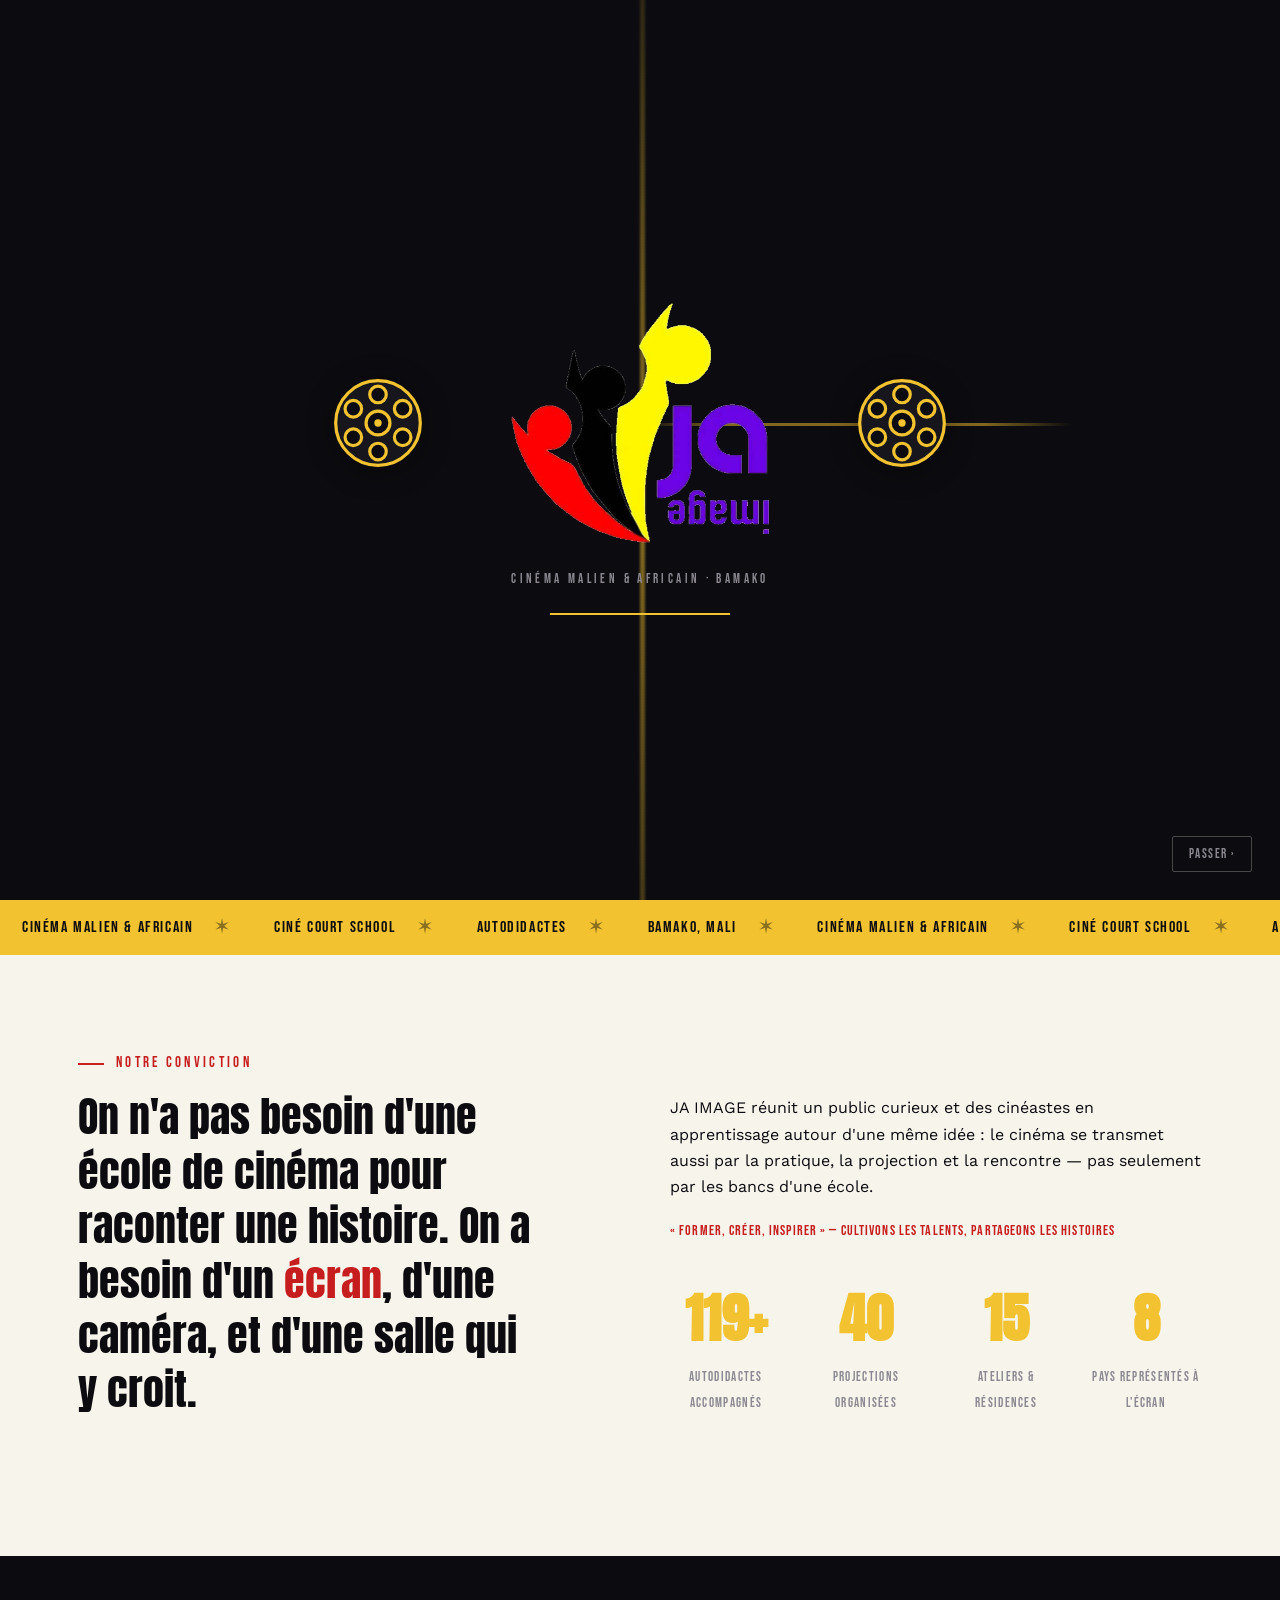
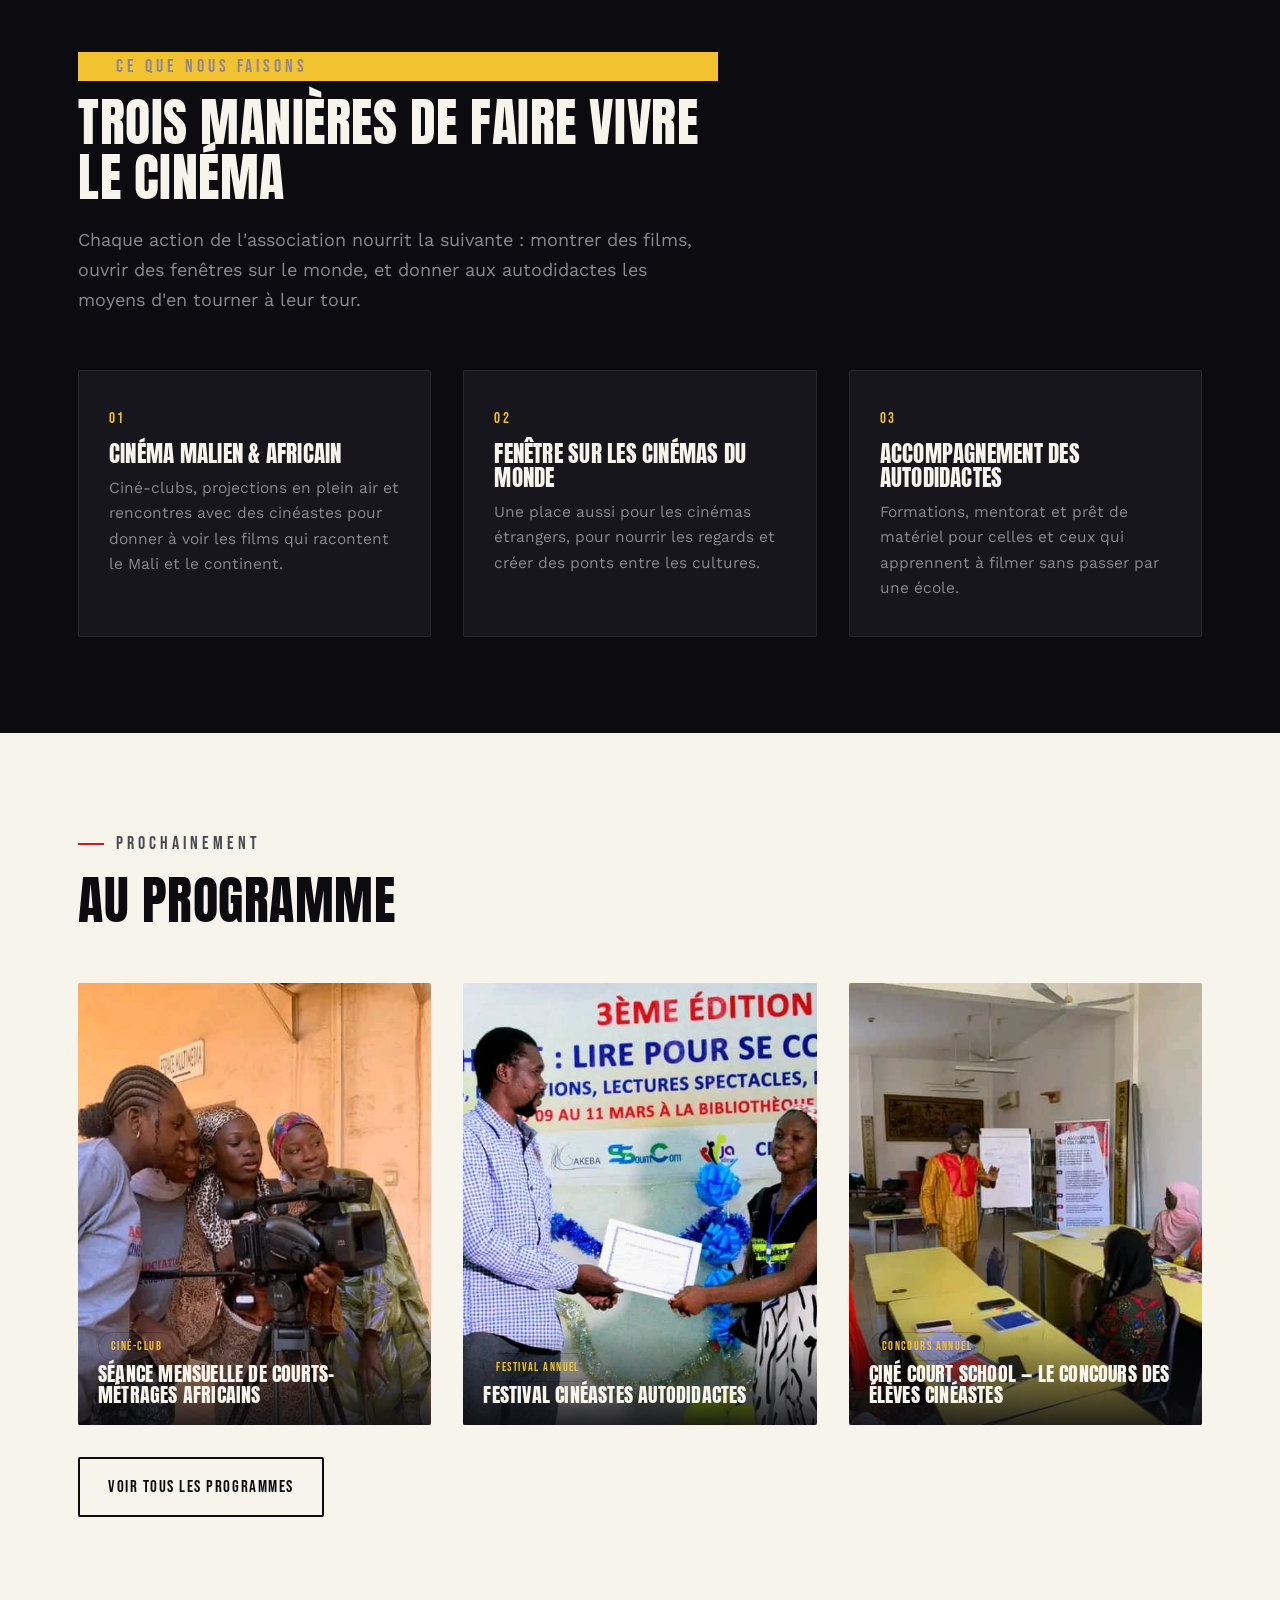
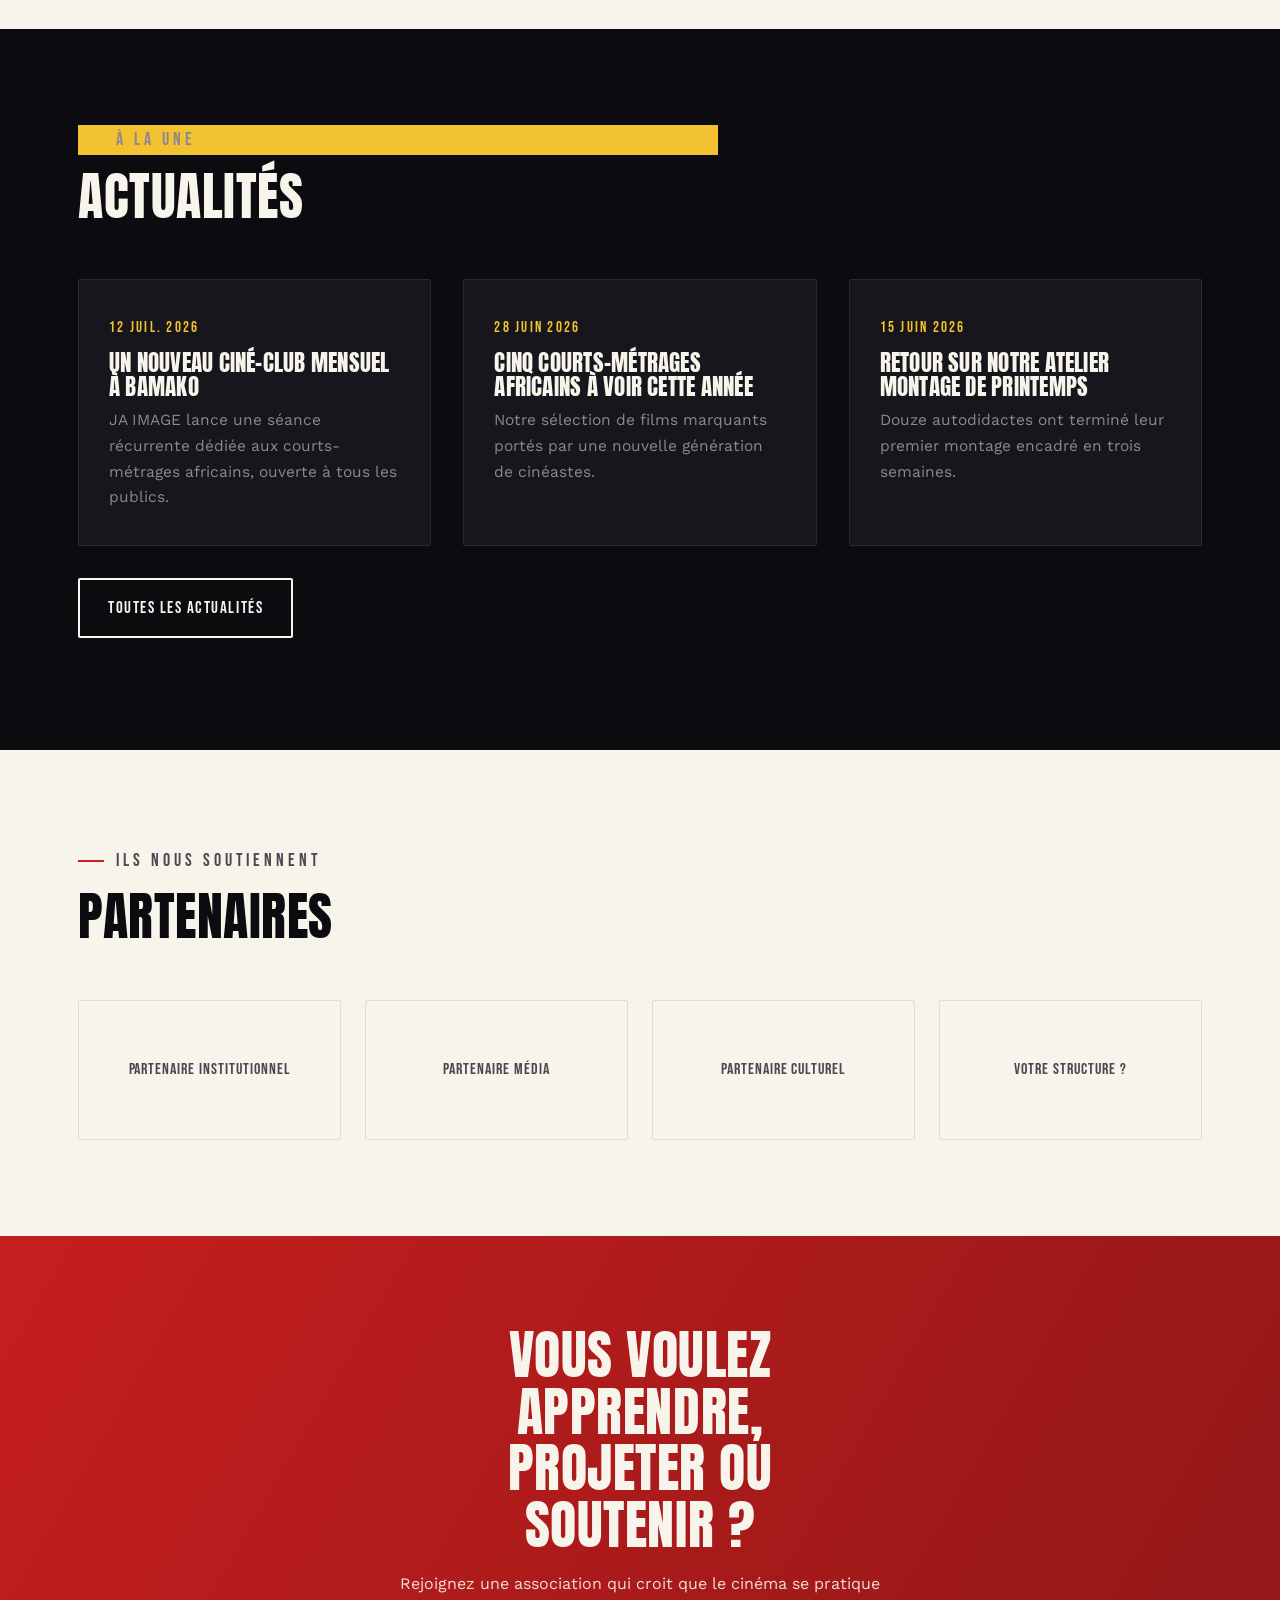
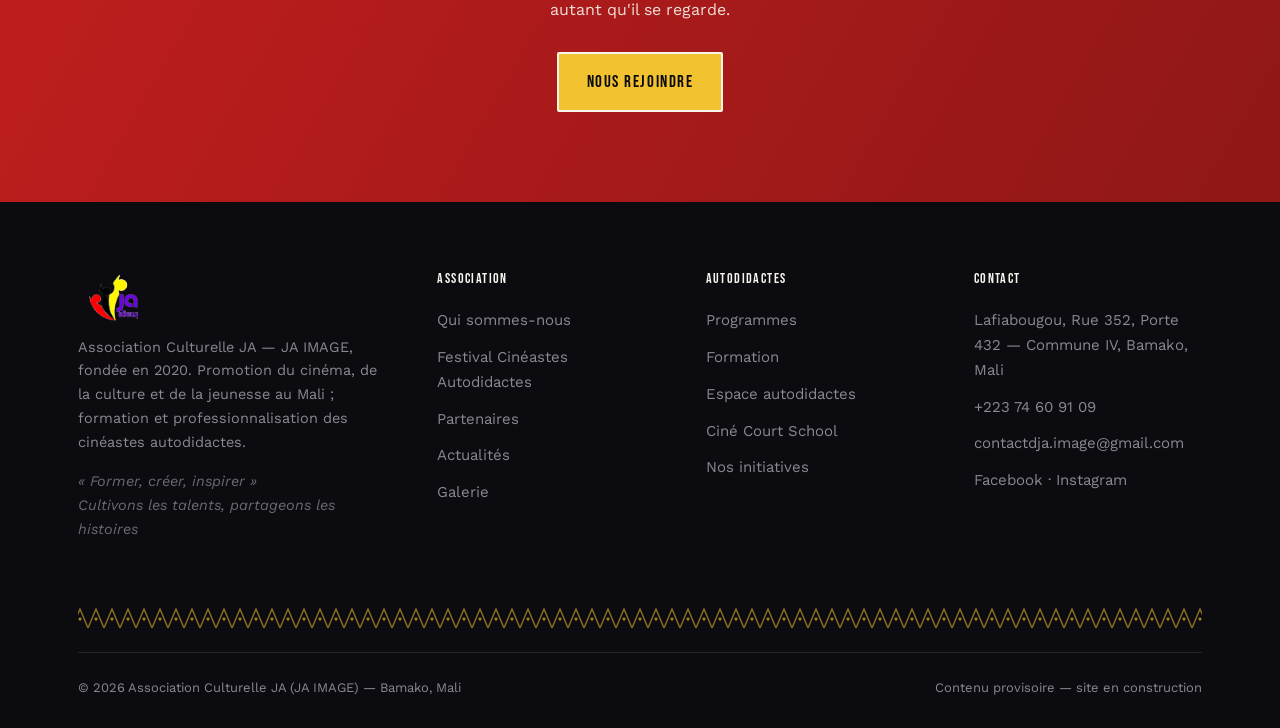
==== commit 0521e89a: "Corrige le menu mobile/tablette (panneau qui se réduisait à 40px), bobine héro fiable avec vraies ph" ====
--- a/index.html
+++ b/index.html
@@ -9,7 +9,7 @@
 <link rel="preconnect" href="https://fonts.googleapis.com">
 <link rel="preconnect" href="https://fonts.gstatic.com" crossorigin>
 <link href="https://fonts.googleapis.com/css2?family=Anton&family=Bebas+Neue&family=Work+Sans:wght@400;500;600&display=swap" rel="stylesheet">
-<link rel="stylesheet" href="css/style.css">
+<link rel="stylesheet" href="css/style.css?v=1784118496">
 </head>
 <body>
 <div class="intro">
@@ -88,7 +88,20 @@
 </div>
 <section class="hero">
   <div class="hero__bg" style="background:linear-gradient(180deg, rgba(12,12,16,.35) 0%, rgba(12,12,16,.55) 55%, #0c0c10 100%), url('assets/photos/group_library.jpg') center/cover no-repeat;"></div>
-  <div class="hero__figs"><img src="assets/logo.png" alt=""></div>
+  <div class="hero-reel">
+  <div class="hero-reel__frames"><div class="hero-reel__frame" style="--x:-78.8px; --y:-13.9px; --rot:280.0deg; --size:56px; --i:0;"><img src="assets/photos/camera_training.jpg" alt=""></div><div class="hero-reel__frame" style="--x:-112.1px; --y:-54.1px; --rot:295.8deg; --size:64px; --i:1;"><img src="assets/photos/classroom_camop.jpg" alt=""></div><div class="hero-reel__frame" style="--x:-126.6px; --y:-112.0px; --rot:311.5deg; --size:73px; --i:2;"><img src="assets/photos/outdoor_filming.jpg" alt=""></div><div class="hero-reel__frame" style="--x:-115.5px; --y:-179.6px; --rot:327.2deg; --size:82px; --i:3;"><img src="assets/photos/students_qa.jpg" alt=""></div><div class="hero-reel__frame" style="--x:-75.4px; --y:-246.7px; --rot:343.0deg; --size:90px; --i:4;"><img src="assets/photos/hilltop_camera.jpg" alt=""></div></div>
+  <div class="hero-reel__hub"><svg class="reel reel--spin" viewBox="0 0 100 100" xmlns="http://www.w3.org/2000/svg">
+  <circle cx="50" cy="50" r="46" fill="var(--noir-salle-2)" stroke="var(--or-projecteur)" stroke-width="3.5"/>
+  <circle cx="50" cy="50" r="13" fill="var(--noir-salle)" stroke="var(--or-projecteur)" stroke-width="3.5"/>
+  <circle cx="50" cy="50" r="4" fill="var(--or-projecteur)"/>
+  <circle cx="50" cy="19" r="9" fill="var(--noir-salle)" stroke="var(--or-projecteur)" stroke-width="3.5"/>
+  <circle cx="76.8" cy="34.5" r="9" fill="var(--noir-salle)" stroke="var(--or-projecteur)" stroke-width="3.5"/>
+  <circle cx="76.8" cy="65.5" r="9" fill="var(--noir-salle)" stroke="var(--or-projecteur)" stroke-width="3.5"/>
+  <circle cx="50" cy="81" r="9" fill="var(--noir-salle)" stroke="var(--or-projecteur)" stroke-width="3.5"/>
+  <circle cx="23.2" cy="65.5" r="9" fill="var(--noir-salle)" stroke="var(--or-projecteur)" stroke-width="3.5"/>
+  <circle cx="23.2" cy="34.5" r="9" fill="var(--noir-salle)" stroke="var(--or-projecteur)" stroke-width="3.5"/>
+</svg></div>
+</div>
   <div class="container hero__inner">
     <p class="eyebrow">Association JA IMAGE — Cinéma malien &amp; africain, Bamako</p>
     <h1>L'ÉCRAN COMME <em>ÉCOLE</em></h1>
@@ -238,6 +251,6 @@
     </div>
   </div>
 </footer>
-<script src="js/main.js"></script>
+<script src="js/main.js?v=1784118496"></script>
 </body>
 </html>
--- a/css/style.css
+++ b/css/style.css
@@ -194,11 +194,11 @@
   background:rgba(9,9,12,.97);
   box-shadow:0 8px 30px rgba(0,0,0,.35);
 }
-.site-header.scrolled .container{ height:60px; }
+.site-header.scrolled .container{ min-height:60px; }
 .site-header.scrolled .brand img{ height:34px; }
 .site-header .container{
   display:flex; align-items:center; justify-content:space-between;
-  height:74px;
+  min-height:74px;
   transition:height .35s ease;
 }
 .brand{ display:flex; align-items:center; gap:12px; }
@@ -229,12 +229,13 @@
 
 .nav-toggle{ display:none; background:none; border:0; color:var(--ecran); font-size:26px; padding:6px; }
 
-@media (max-width:920px){
+@media (max-width:1080px){
   .nav-list{
-    position:fixed; top:74px; left:0; right:0; bottom:0;
+    position:fixed; top:74px; left:0; right:0;
+    height:calc(100vh - 74px); height:calc(100dvh - 74px);
     background:var(--noir-salle);
     flex-direction:column; align-items:flex-start; padding:20px 28px;
-    gap:2px;
+    gap:2px; z-index:20;
     transform:translateX(100%);
     transition:transform .35s ease;
     overflow-y:auto;
@@ -429,6 +430,38 @@
 .hero__figs img{ height:100%; width:auto; }
 @keyframes floatY{ 0%,100%{transform:translateY(0);} 50%{transform:translateY(-14px);} }
 .hero__inner{ position:relative; z-index:2; padding-bottom:80px; }
+
+/* ---------- Bobine héro : toujours visible, ruban de vraies photos ---------- */
+.hero-reel{
+  position:absolute; right:5%; bottom:6%; width:0; height:0; z-index:1;
+  filter:drop-shadow(0 18px 40px rgba(0,0,0,.5));
+}
+.hero-reel__hub{
+  position:absolute; right:0; bottom:0; width:88px; height:88px;
+  transform:translate(50%,50%);
+  animation:reelSpin 14s linear infinite;
+}
+.hero-reel__frame{
+  position:absolute; right:0; bottom:0; width:var(--size); aspect-ratio:3/4;
+  transform:translate(calc(-50% + var(--x)), calc(-50% + var(--y))) rotate(var(--rot));
+  border-radius:4px; overflow:hidden; background:var(--noir-salle-2);
+  box-shadow:0 10px 24px rgba(0,0,0,.4);
+  animation:heroReelSway 8s ease-in-out infinite;
+  animation-delay:calc(var(--i) * -0.6s);
+}
+.hero-reel__frame img{ width:100%; height:100%; object-fit:cover; }
+.hero-reel__frame::before,.hero-reel__frame::after{
+  content:""; position:absolute; top:0; bottom:0; width:6px;
+  background-image:radial-gradient(circle, var(--or-projecteur) 1.4px, transparent 1.8px);
+  background-size:6px 13px; background-repeat:repeat-y; background-position:center; opacity:.75;
+}
+.hero-reel__frame::before{ left:0; }
+.hero-reel__frame::after{ right:0; }
+@keyframes heroReelSway{ 0%,100%{ margin-top:0; } 50%{ margin-top:-6px; } }
+@media (max-width:980px){ .hero-reel{ transform:scale(.74); right:2%; bottom:4%; } }
+@media (max-width:700px){ .hero-reel{ transform:scale(.5); right:-2%; bottom:2%; } }
+@media (prefers-reduced-motion:reduce){ .hero-reel__hub{ animation:none; } .hero-reel__frame{ animation:none; } }
+
 .hero h1{
   font-size:clamp(44px,7.4vw,104px);
   max-width:15ch;
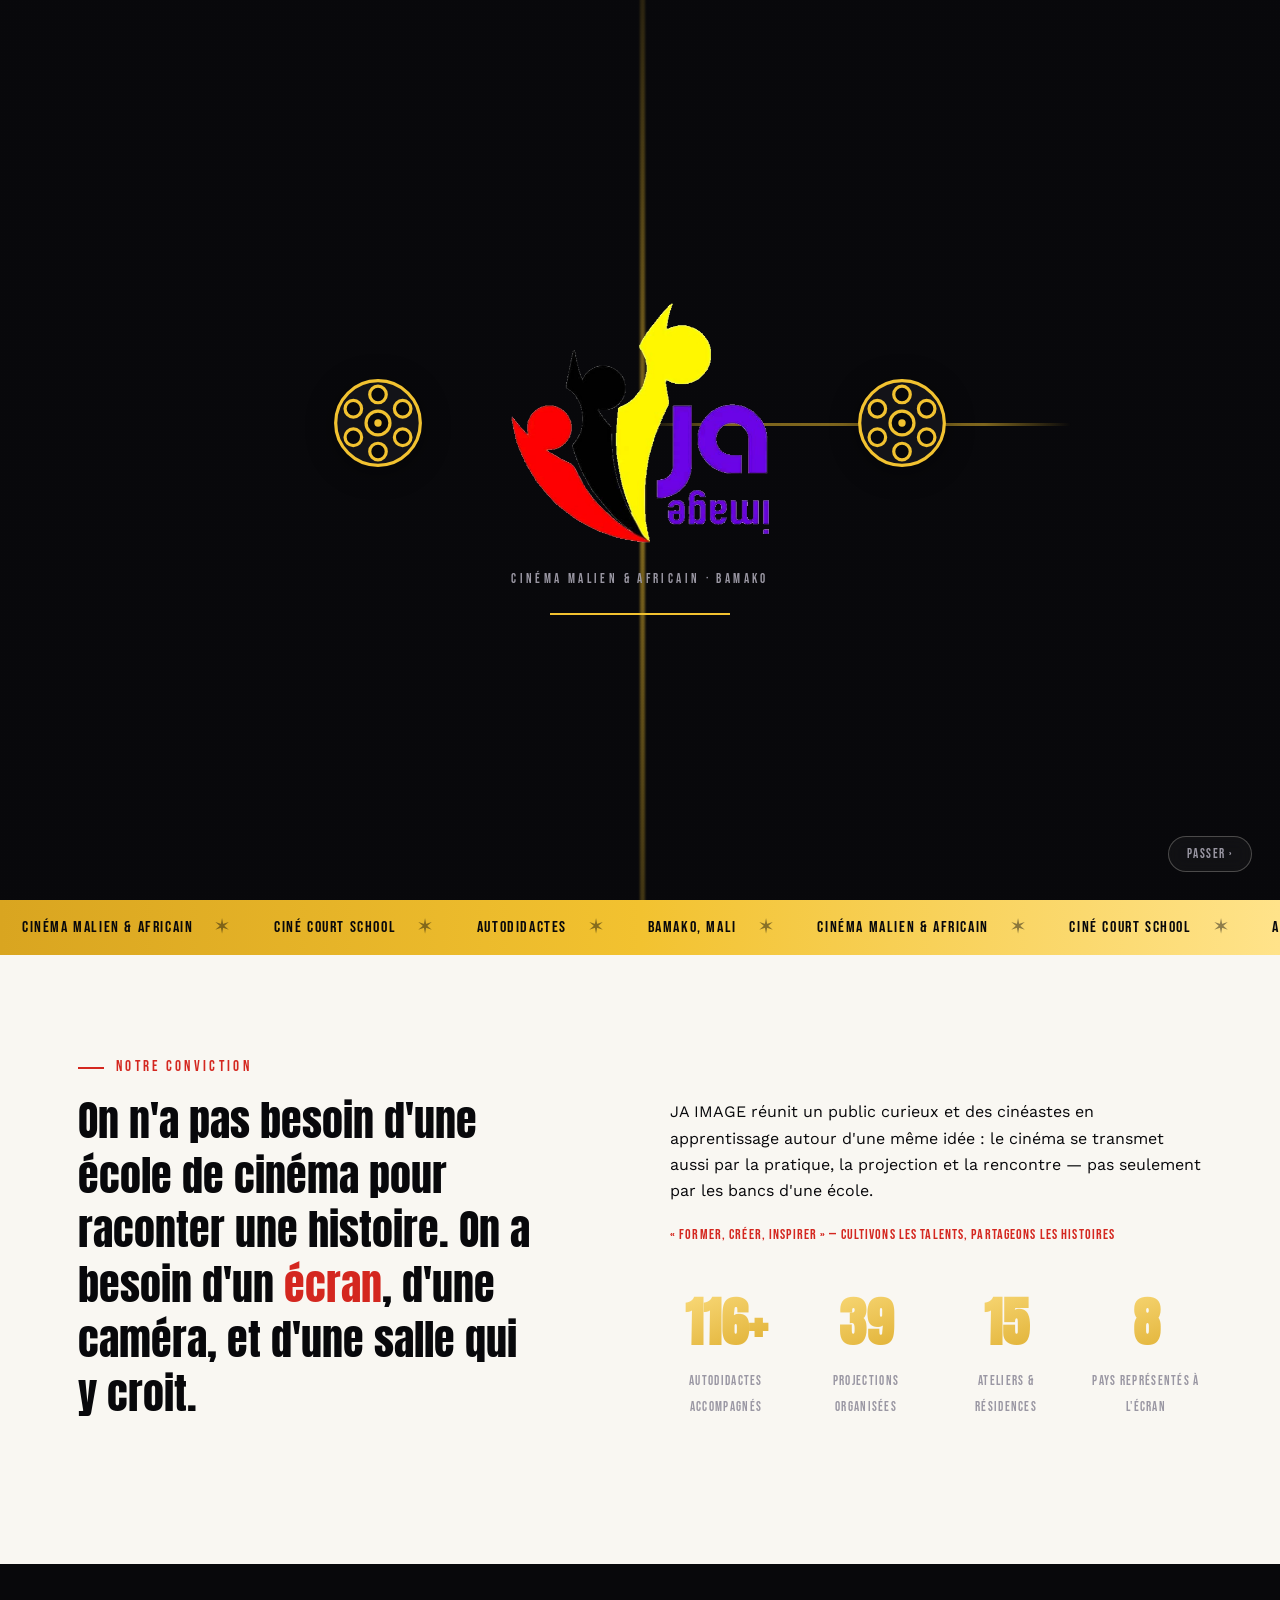
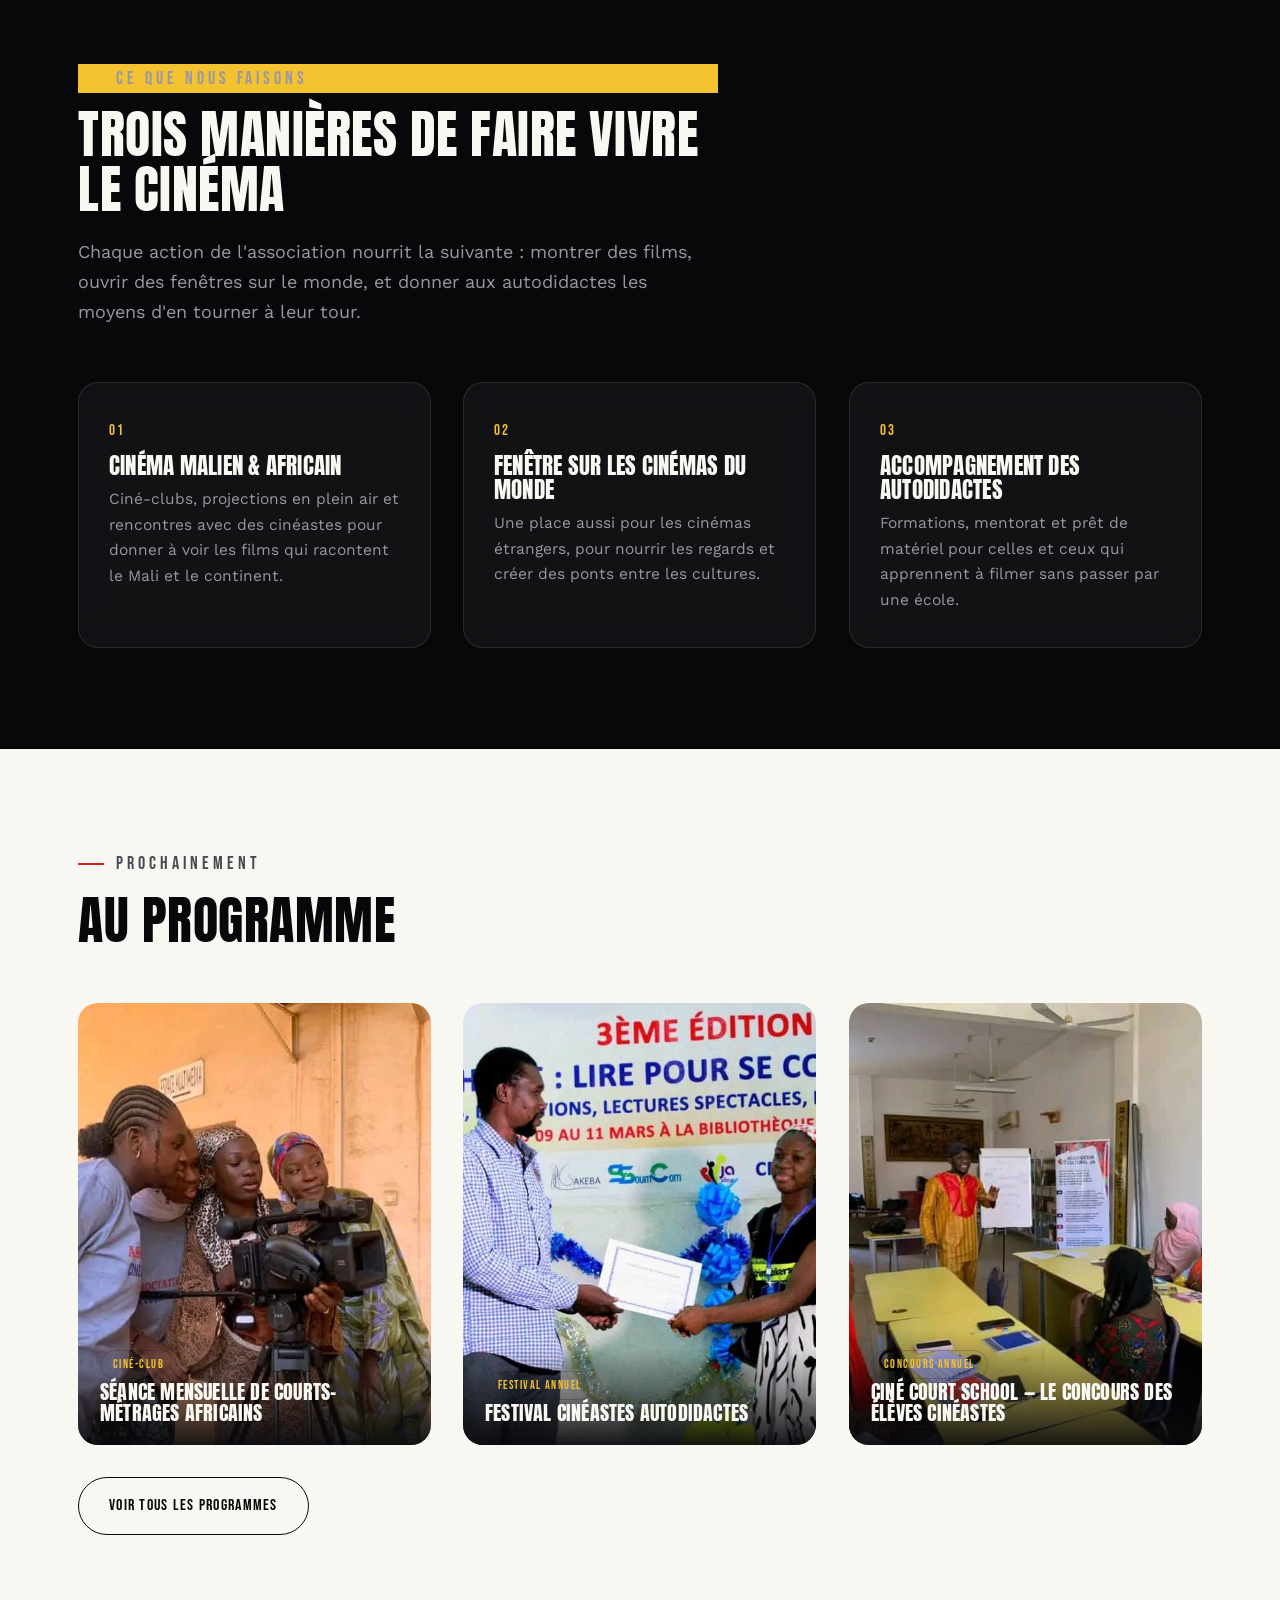
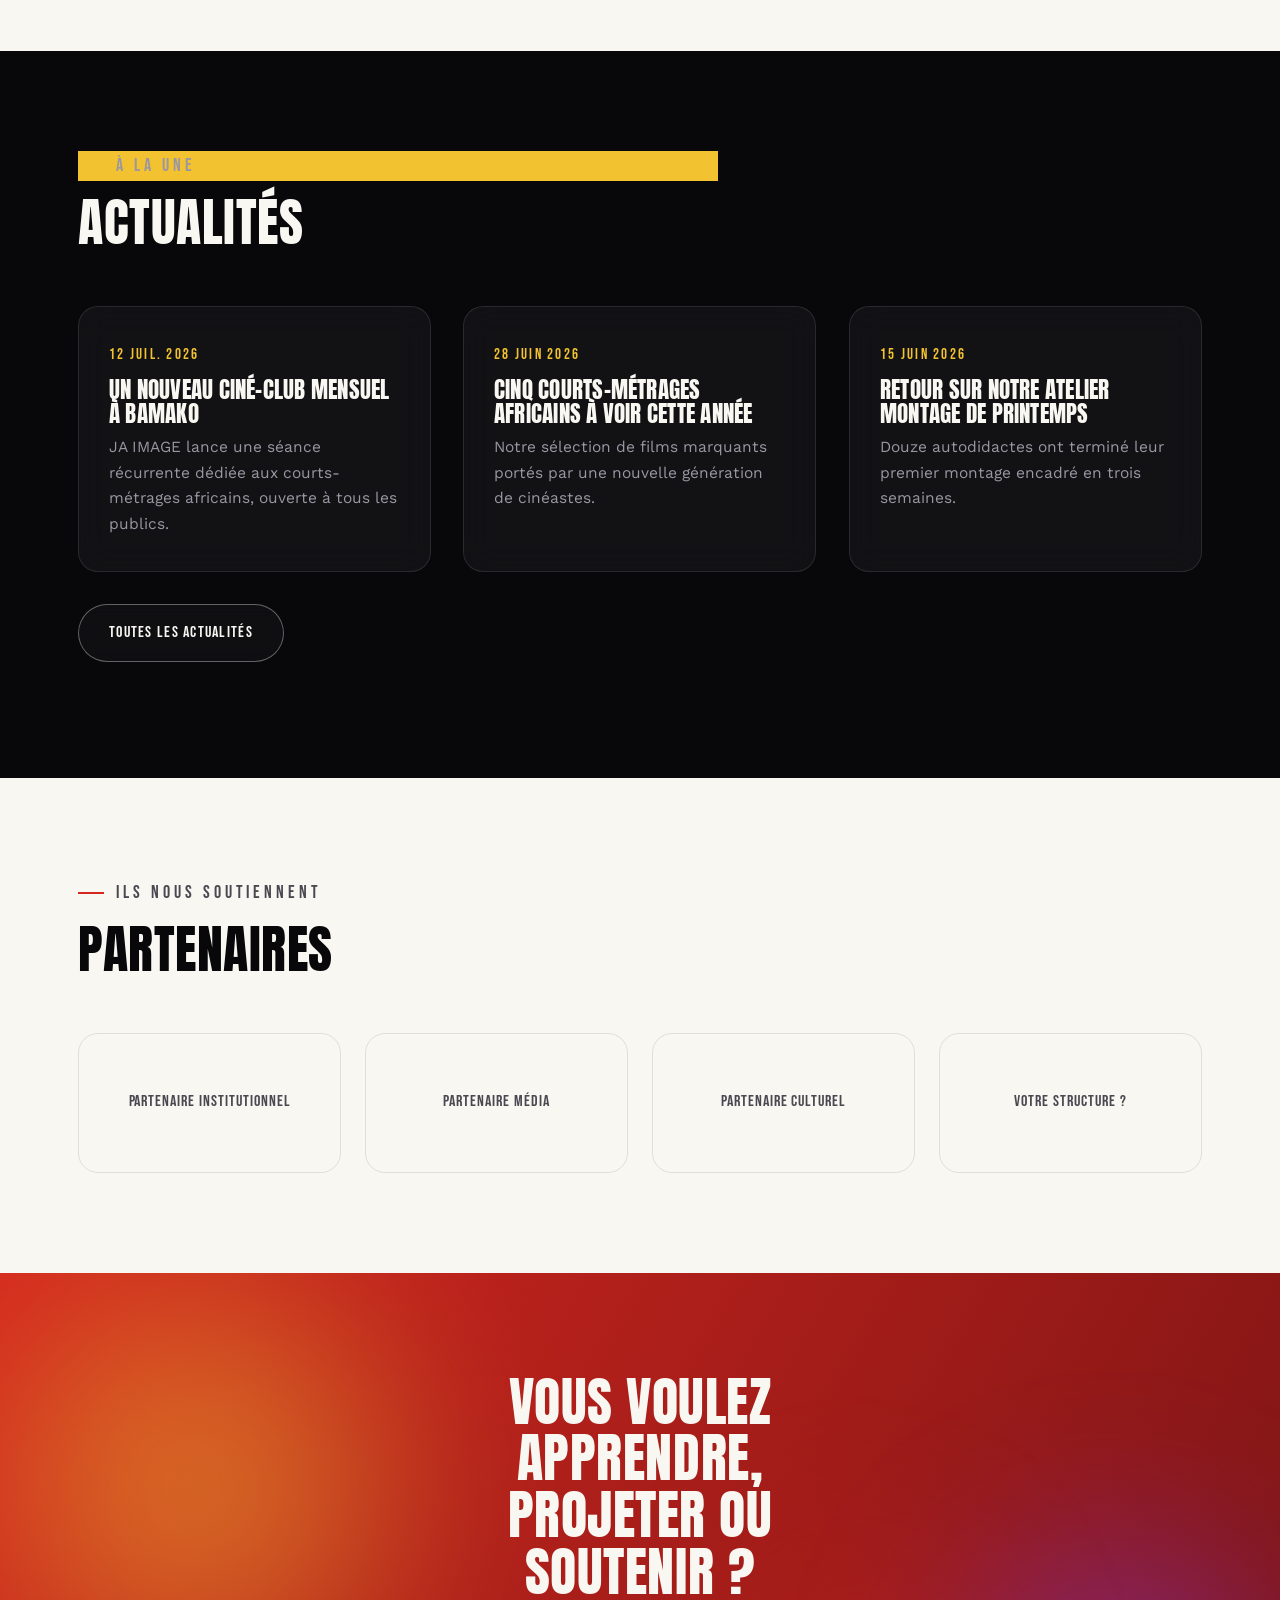
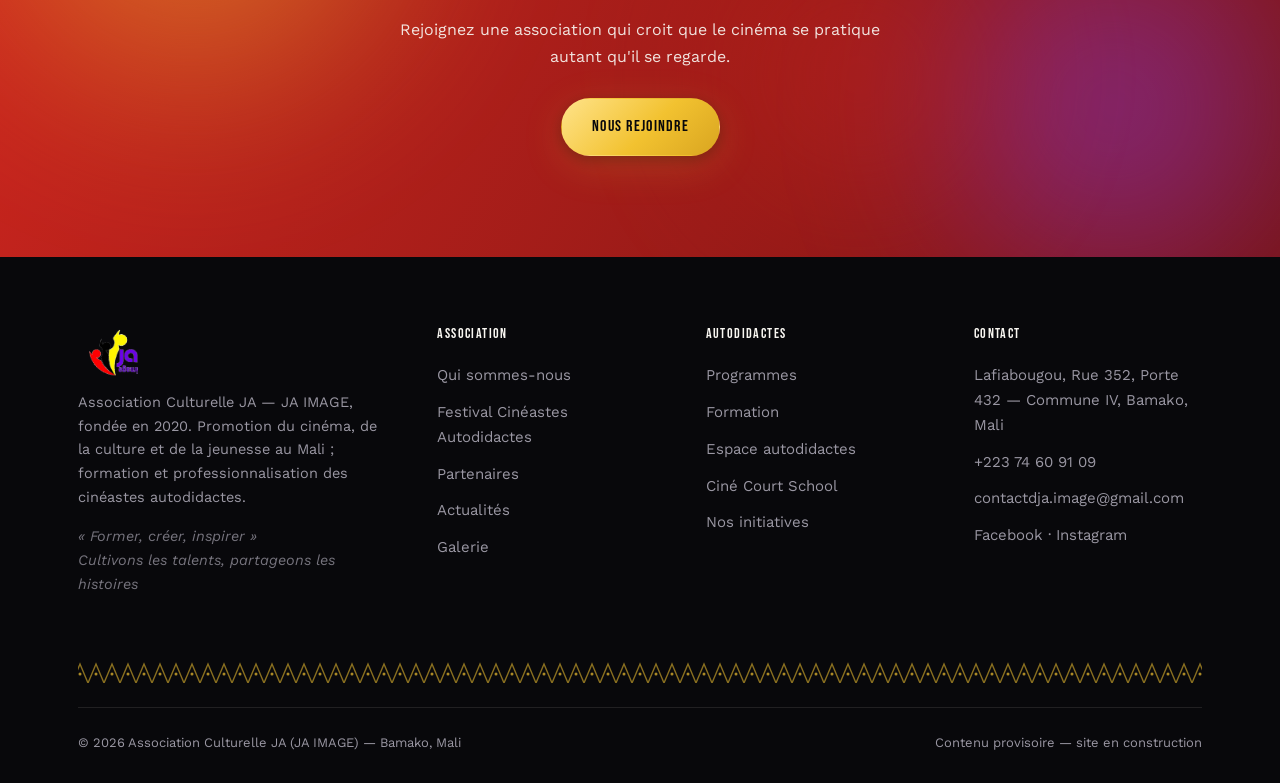
==== commit 44e2a992: "Refonte premium : fond aurora animé, verre dépoli, cartes avec tilt 3D au survol, boutons magnétique" ====
--- a/index.html
+++ b/index.html
@@ -9,7 +9,7 @@
 <link rel="preconnect" href="https://fonts.googleapis.com">
 <link rel="preconnect" href="https://fonts.gstatic.com" crossorigin>
 <link href="https://fonts.googleapis.com/css2?family=Anton&family=Bebas+Neue&family=Work+Sans:wght@400;500;600&display=swap" rel="stylesheet">
-<link rel="stylesheet" href="css/style.css?v=1784118496">
+<link rel="stylesheet" href="css/style.css?v=1784119488">
 </head>
 <body>
 <div class="intro">
@@ -88,6 +88,7 @@
 </div>
 <section class="hero">
   <div class="hero__bg" style="background:linear-gradient(180deg, rgba(12,12,16,.35) 0%, rgba(12,12,16,.55) 55%, #0c0c10 100%), url('assets/photos/group_library.jpg') center/cover no-repeat;"></div>
+  <div class="mesh-bg"><span></span><span></span><span></span></div>
   <div class="hero-reel">
   <div class="hero-reel__frames"><div class="hero-reel__frame" style="--x:-78.8px; --y:-13.9px; --rot:280.0deg; --size:56px; --i:0;"><img src="assets/photos/camera_training.jpg" alt=""></div><div class="hero-reel__frame" style="--x:-112.1px; --y:-54.1px; --rot:295.8deg; --size:64px; --i:1;"><img src="assets/photos/classroom_camop.jpg" alt=""></div><div class="hero-reel__frame" style="--x:-126.6px; --y:-112.0px; --rot:311.5deg; --size:73px; --i:2;"><img src="assets/photos/outdoor_filming.jpg" alt=""></div><div class="hero-reel__frame" style="--x:-115.5px; --y:-179.6px; --rot:327.2deg; --size:82px; --i:3;"><img src="assets/photos/students_qa.jpg" alt=""></div><div class="hero-reel__frame" style="--x:-75.4px; --y:-246.7px; --rot:343.0deg; --size:90px; --i:4;"><img src="assets/photos/hilltop_camera.jpg" alt=""></div></div>
   <div class="hero-reel__hub"><svg class="reel reel--spin" viewBox="0 0 100 100" xmlns="http://www.w3.org/2000/svg">
@@ -104,7 +105,7 @@
 </div>
   <div class="container hero__inner">
     <p class="eyebrow">Association JA IMAGE — Cinéma malien &amp; africain, Bamako</p>
-    <h1>L'ÉCRAN COMME <em>ÉCOLE</em></h1>
+    <h1><span class="word" style="animation-delay:.5s">L'ÉCRAN</span> <span class="word" style="animation-delay:.62s">COMME</span> <span class="word" style="animation-delay:.74s"><em>ÉCOLE</em></span></h1>
     <p class="lead">Des griots d'hier aux courts-métrages d'aujourd'hui : JA IMAGE fait vivre le cinéma malien et africain à Bamako, et accompagne les cinéastes autodidactes qui apprennent à cadrer, raconter et monter par eux-mêmes.</p>
     <div class="btn-row">
       <a href="programmes.html" class="btn btn--primary">Découvrir nos programmes</a>
@@ -205,6 +206,7 @@
 </section>
 
 <section class="cta-band reveal">
+  <div class="mesh-bg"><span></span><span></span><span></span></div>
   <div class="container">
     <h2>Vous voulez apprendre, projeter ou soutenir ?</h2>
     <p style="max-width:50ch;margin:0 auto 28px;opacity:.9;">Rejoignez une association qui croit que le cinéma se pratique autant qu'il se regarde.</p>
@@ -251,6 +253,6 @@
     </div>
   </div>
 </footer>
-<script src="js/main.js?v=1784118496"></script>
+<script src="js/main.js?v=1784119488"></script>
 </body>
 </html>
--- a/css/style.css
+++ b/css/style.css
@@ -1,20 +1,23 @@
 /* =========================================================
-   JA IMAGE — Design System
-   Palette dérivée du logo : noir salle, or projecteur,
-   rouge rideau, violet créateur, écran, gris pellicule.
+   JA IMAGE — Design System Premium
+   Fond aurora animé, verre dépoli, profondeur 3D, motion
+   soignée. Palette dérivée du logo : or, rouge, violet, noir.
    ========================================================= */
 
 :root{
-  --noir-salle:      #0c0c10;
-  --noir-salle-2:    #16161c;
+  --noir-salle:      #08080b;
+  --noir-salle-2:    #131318;
+  --noir-salle-3:    #1c1c24;
   --or-projecteur:   #f2c230;
   --or-projecteur-2: #d9a520;
-  --rouge-rideau:    #c61e1e;
-  --violet-createur: #6b21d6;
-  --violet-clair:    #9b6ef3;
-  --ecran:           #f7f4ec;
+  --or-clair:        #ffe38a;
+  --rouge-rideau:    #d4271f;
+  --rouge-clair:     #ff5b4d;
+  --violet-createur: #7c3aed;
+  --violet-clair:    #b794f6;
+  --ecran:           #f9f7f2;
   --ecran-doux:      #efece2;
-  --gris-pellicule:  #8b8891;
+  --gris-pellicule:  #9a97a3;
   --gris-fonce:      #4a4850;
 
   --display: 'Anton', 'Arial Narrow', sans-serif;
@@ -22,7 +25,22 @@
   --label: 'Bebas Neue', 'Arial Narrow', sans-serif;
 
   --container: 1180px;
-  --radius: 2px;
+  --radius: 20px;
+  --radius-sm: 12px;
+  --radius-lg: 30px;
+  --radius-pill: 999px;
+
+  --ease: cubic-bezier(.16,1,.3,1);
+  --ease-out: cubic-bezier(.22,1,.36,1);
+  --ease-spring: cubic-bezier(.34,1.56,.64,1);
+
+  --glass-bg: rgba(255,255,255,.045);
+  --glass-bg-strong: rgba(255,255,255,.07);
+  --glass-border: rgba(255,255,255,.10);
+  --glow-or: 0 0 0 rgba(242,194,48,0);
+  --shadow-soft: 0 20px 50px rgba(0,0,0,.12);
+  --shadow-lift: 0 30px 80px rgba(0,0,0,.45);
+  --shadow-glow: 0 10px 40px rgba(242,194,48,.18), 0 4px 14px rgba(0,0,0,.3);
 }
 
 *,*::before,*::after{ box-sizing:border-box; }
@@ -49,163 +67,138 @@
 button{ font-family:inherit; cursor:pointer; }
 
 ::selection{ background:var(--or-projecteur); color:var(--noir-salle); }
-
-:focus-visible{
-  outline:3px solid var(--violet-clair);
-  outline-offset:3px;
-}
-
-.container{ max-width:var(--container); margin:0 auto; padding:0 28px; }
+:focus-visible{ outline:3px solid var(--violet-clair); outline-offset:3px; }
+
+.container{ max-width:var(--container); margin:0 auto; padding:0 28px; position:relative; }
+
+/* ---------- Curseur personnalisé (desktop uniquement) ---------- */
+.cursor-dot, .cursor-ring{
+  position:fixed; top:0; left:0; pointer-events:none; z-index:9998;
+  border-radius:50%; transform:translate(-50%,-50%);
+  will-change:transform; opacity:0; transition:opacity .3s ease;
+}
+.cursor-dot{ width:7px; height:7px; background:var(--or-projecteur); }
+.cursor-ring{
+  width:34px; height:34px; border:1.5px solid rgba(242,194,48,.55);
+  transition:opacity .3s ease, width .25s var(--ease-out), height .25s var(--ease-out), border-color .25s ease;
+}
+.cursor-ring.hover{ width:56px; height:56px; border-color:rgba(242,194,48,.9); background:rgba(242,194,48,.08); }
+body.cursor-ready .cursor-dot, body.cursor-ready .cursor-ring{ opacity:1; }
+@media (hover:none), (pointer:coarse){ .cursor-dot,.cursor-ring{ display:none; } }
+
+/* ---------- Fond aurora (mesh gradient animé) ---------- */
+.mesh-bg{ position:absolute; inset:0; overflow:hidden; z-index:0; pointer-events:none; }
+.mesh-bg span{
+  position:absolute; border-radius:50%; filter:blur(70px); opacity:.55;
+  animation:meshFloat 22s ease-in-out infinite;
+}
+.mesh-bg span:nth-child(1){ width:46vw; height:46vw; max-width:620px; max-height:620px; background:radial-gradient(circle, var(--or-projecteur), transparent 70%); top:-14%; left:-8%; animation-delay:0s; }
+.mesh-bg span:nth-child(2){ width:38vw; height:38vw; max-width:520px; max-height:520px; background:radial-gradient(circle, var(--violet-createur), transparent 70%); bottom:-16%; right:-6%; animation-delay:-7s; }
+.mesh-bg span:nth-child(3){ width:30vw; height:30vw; max-width:420px; max-height:420px; background:radial-gradient(circle, var(--rouge-rideau), transparent 70%); top:36%; right:18%; animation-delay:-14s; opacity:.4; }
+@keyframes meshFloat{
+  0%,100%{ transform:translate(0,0) scale(1); }
+  33%{ transform:translate(4%,6%) scale(1.08); }
+  66%{ transform:translate(-3%,-4%) scale(.96); }
+}
+@media (prefers-reduced-motion: reduce){ .mesh-bg span{ animation:none; } }
 
 .eyebrow{
-  font-family:var(--label);
-  font-size:15px;
-  letter-spacing:.22em;
-  text-transform:uppercase;
-  color:var(--rouge-rideau);
-  display:flex;
-  align-items:center;
-  gap:12px;
-  margin-bottom:14px;
-}
-.eyebrow::before{
-  content:"";
-  width:26px; height:2px;
-  background:var(--rouge-rideau);
-  display:inline-block;
-}
+  font-family:var(--label); font-size:15px; letter-spacing:.22em; text-transform:uppercase;
+  color:var(--rouge-rideau); display:flex; align-items:center; gap:12px; margin-bottom:14px;
+}
+.eyebrow::before{ content:""; width:26px; height:2px; background:var(--rouge-rideau); display:inline-block; }
 .section--dark .eyebrow, .section--dark .eyebrow::before{ color:var(--or-projecteur); background:var(--or-projecteur); }
 
-/* ---------- Buttons ---------- */
+/* ---------- Boutons premium (pilule, lueur, magnétiques) ---------- */
 .btn{
-  display:inline-flex;
-  align-items:center;
-  gap:10px;
-  font-family:var(--label);
-  font-size:17px;
-  letter-spacing:.09em;
-  text-transform:uppercase;
-  padding:14px 28px;
-  border:2px solid var(--noir-salle);
-  border-radius:var(--radius);
-  transition:transform .25s ease, background .25s ease, color .25s ease, border-color .25s ease;
-  white-space:nowrap;
-}
-.btn--primary{ background:var(--or-projecteur); border-color:var(--or-projecteur); color:var(--noir-salle); }
-.btn--primary:hover{ transform:translateY(-2px); background:var(--or-projecteur-2); }
-.btn--outline{ background:transparent; color:var(--noir-salle); }
-.btn--outline:hover{ transform:translateY(-2px); background:var(--noir-salle); color:var(--ecran); }
-.section--dark .btn--outline{ color:var(--ecran); border-color:var(--ecran); }
+  display:inline-flex; align-items:center; gap:10px; position:relative;
+  font-family:var(--label); font-size:16px; letter-spacing:.08em; text-transform:uppercase;
+  padding:15px 30px; border:1.5px solid var(--noir-salle); border-radius:var(--radius-pill);
+  transition:transform .35s var(--ease-spring), box-shadow .35s var(--ease), background .3s ease, color .3s ease, border-color .3s ease;
+  white-space:nowrap; will-change:transform;
+}
+.btn--primary{
+  background:linear-gradient(135deg, var(--or-clair), var(--or-projecteur) 55%, var(--or-projecteur-2));
+  border-color:transparent; color:var(--noir-salle); box-shadow:var(--shadow-glow);
+}
+.btn--primary:hover{ transform:translateY(-3px) scale(1.03); box-shadow:0 18px 50px rgba(242,194,48,.35), 0 6px 18px rgba(0,0,0,.35); }
+.btn--outline{ background:rgba(255,255,255,.03); color:var(--noir-salle); backdrop-filter:blur(6px); }
+.btn--outline:hover{ transform:translateY(-3px) scale(1.03); background:var(--noir-salle); color:var(--ecran); box-shadow:var(--shadow-lift); }
+.section--dark .btn--outline{ color:var(--ecran); border-color:rgba(255,255,255,.35); }
 .section--dark .btn--outline:hover{ background:var(--ecran); color:var(--noir-salle); }
 
-/* ---------- Film strip motif ---------- */
+/* ---------- Bande de pellicule ---------- */
 .filmstrip{
   height:14px;
-  background-image:
-    repeating-linear-gradient(90deg, var(--noir-salle) 0 10px, transparent 10px 24px);
-  background-color:transparent;
+  background-image:repeating-linear-gradient(90deg, var(--noir-salle) 0 10px, transparent 10px 24px);
   position:relative;
 }
-.filmstrip::before, .filmstrip::after{
-  content:"";
-  position:absolute; top:3px;
-  width:8px; height:8px;
-  background:var(--ecran);
-  left:1px;
-}
-.filmstrip--band{
-  height:22px;
-  background:var(--noir-salle);
-  position:relative;
-  display:flex; align-items:center;
-}
-.filmstrip--band::before{
-  content:"";
-  position:absolute; inset:0;
-  background-image:repeating-linear-gradient(90deg, var(--ecran) 0 9px, transparent 9px 26px);
-  background-position:0 6px, 0 6px;
-  background-size:100% 8px;
-  background-repeat:repeat-x;
-  opacity:.85;
-}
+.filmstrip::before, .filmstrip::after{ content:""; position:absolute; top:3px; width:8px; height:8px; background:var(--ecran); left:1px; }
 
 /* ---------- Marquee ---------- */
 .marquee{
-  background:var(--or-projecteur); color:var(--noir-salle);
-  overflow:hidden; white-space:nowrap; padding:14px 0;
-}
-.marquee__track{
-  display:inline-flex; align-items:center; gap:0;
-  animation:marqueeScroll 26s linear infinite;
-  will-change:transform;
-}
+  background:linear-gradient(90deg, var(--or-projecteur-2), var(--or-projecteur) 50%, var(--or-clair));
+  color:var(--noir-salle); overflow:hidden; white-space:nowrap; padding:14px 0; position:relative; z-index:2;
+}
+.marquee__track{ display:inline-flex; align-items:center; gap:0; animation:marqueeScroll 26s linear infinite; will-change:transform; }
 .marquee__track span{
   font-family:var(--label); font-size:16px; letter-spacing:.1em; text-transform:uppercase;
   padding:0 22px; display:inline-flex; align-items:center; gap:22px;
 }
 @keyframes marqueeScroll{ from{ transform:translateX(0); } to{ transform:translateX(-50%); } }
 @media (prefers-reduced-motion: reduce){ .marquee__track{ animation:none; } }
+
 .bogolan-band{
-  height:22px;
-  background-color:var(--noir-salle);
+  height:22px; background-color:var(--noir-salle);
   background-image:url("data:image/svg+xml,%3Csvg xmlns='http://www.w3.org/2000/svg' width='48' height='22' viewBox='0 0 48 22'%3E%3Cpath d='M0 22 L8 3 L16 22 M16 22 L24 3 L32 22 M32 22 L40 3 L48 22' fill='none' stroke='%23f2c230' stroke-width='1.4' stroke-opacity='0.55'/%3E%3Ccircle cx='8' cy='13' r='1.5' fill='%23f2c230' fill-opacity='0.7'/%3E%3Ccircle cx='24' cy='13' r='1.5' fill='%23f2c230' fill-opacity='0.7'/%3E%3Ccircle cx='40' cy='13' r='1.5' fill='%23f2c230' fill-opacity='0.7'/%3E%3C/svg%3E");
-  background-repeat:repeat-x;
-  background-position:center;
-}
-
-/* ---------- Nav flagship badge (Ciné Court School) ---------- */
+  background-repeat:repeat-x; background-position:center; position:relative; z-index:2;
+}
+
 .nav-list a.flagship{ display:flex; align-items:center; gap:7px; }
 .nav-list a.flagship::before{
   content:""; width:6px; height:6px; border-radius:50%; background:var(--or-projecteur);
-  box-shadow:0 0 0 3px rgba(242,194,48,.18);
-}
-
-/* ---------- Cultural credit line (small, quiet) ---------- */
+  box-shadow:0 0 0 3px rgba(242,194,48,.18); animation:pulseDot 2s ease-in-out infinite;
+}
+@keyframes pulseDot{ 0%,100%{ box-shadow:0 0 0 3px rgba(242,194,48,.18);} 50%{ box-shadow:0 0 0 6px rgba(242,194,48,.28);} }
+
 .credit-line{
   font-family:var(--label); letter-spacing:.08em; font-size:13px; color:var(--gris-pellicule);
   border-left:2px solid var(--or-projecteur); padding-left:14px; margin-top:18px;
 }
 
-/* ---------- Badge logo Ciné Court School (logo réel de l'asso) ---------- */
 .ccs-badge{
   display:inline-flex; align-items:center; justify-content:center;
-  background:var(--ecran); border-radius:12px;
-  padding:18px; box-shadow:0 20px 50px rgba(0,0,0,.35);
-  width:168px; height:168px; flex-shrink:0;
+  background:var(--ecran); border-radius:var(--radius); padding:18px;
+  box-shadow:var(--shadow-lift); width:168px; height:168px; flex-shrink:0;
 }
 .ccs-badge img{ width:100%; height:100%; object-fit:contain; }
+
 .rule-list{ display:flex; flex-direction:column; gap:0; }
 .rule-list li{ display:flex; gap:16px; padding:16px 0; border-top:1px solid rgba(247,244,236,.1); }
 .rule-list li:last-child{ border-bottom:1px solid rgba(247,244,236,.1); }
 .rule-list b{ font-family:var(--label); color:var(--or-projecteur); font-size:14px; letter-spacing:.06em; min-width:150px; }
 .rule-list span{ color:var(--gris-pellicule); }
-@media (max-width:560px){
-  .rule-list li{ flex-direction:column; gap:6px; }
-  .rule-list b{ min-width:0; }
-}
+@media (max-width:560px){ .rule-list li{ flex-direction:column; gap:6px; } .rule-list b{ min-width:0; } }
+
+/* ---------- En-tête verre dépoli ---------- */
 .site-header{
   position:fixed; top:0; left:0; right:0; z-index:500;
-  background:rgba(12,12,16,.92);
-  backdrop-filter:blur(6px);
-  border-bottom:1px solid rgba(247,244,236,.08);
-  transition:all .35s ease;
+  background:rgba(8,8,11,.5);
+  backdrop-filter:blur(18px) saturate(160%);
+  -webkit-backdrop-filter:blur(18px) saturate(160%);
+  border-bottom:1px solid rgba(255,255,255,.08);
+  transition:all .4s var(--ease);
 }
 .site-header.scrolled{
-  background:rgba(9,9,12,.97);
-  box-shadow:0 8px 30px rgba(0,0,0,.35);
+  background:rgba(8,8,11,.82); box-shadow:0 10px 40px rgba(0,0,0,.35);
+  border-bottom-color:rgba(255,255,255,.12);
 }
 .site-header.scrolled .container{ min-height:60px; }
+.site-header .container{ display:flex; align-items:center; justify-content:space-between; min-height:74px; transition:min-height .35s ease; }
+.brand{ display:flex; align-items:center; gap:12px; }
+.brand img{ height:44px; width:auto; transition:height .35s ease; filter:drop-shadow(0 4px 14px rgba(242,194,48,.25)); }
 .site-header.scrolled .brand img{ height:34px; }
-.site-header .container{
-  display:flex; align-items:center; justify-content:space-between;
-  min-height:74px;
-  transition:height .35s ease;
-}
-.brand{ display:flex; align-items:center; gap:12px; }
-.brand img{ height:44px; width:auto; transition:height .35s ease; }
-.brand span{
-  font-family:var(--display); color:var(--ecran); font-size:22px; letter-spacing:.03em;
-}
+.brand span{ font-family:var(--display); color:var(--ecran); font-size:22px; letter-spacing:.03em; }
 .brand span em{ font-style:normal; color:var(--violet-clair); }
 
 .nav-list{ display:flex; align-items:center; gap:0; flex-wrap:wrap; justify-content:flex-end; }
@@ -215,38 +208,35 @@
   transition:opacity .2s ease, color .2s ease;
 }
 .nav-list a:hover, .nav-list a.active{ opacity:1; color:var(--or-projecteur); }
-.nav-list a.active::after{
-  content:""; position:absolute; left:14px; right:14px; bottom:4px; height:2px; background:var(--or-projecteur);
-}
+.nav-list a.active::after{ content:""; position:absolute; left:14px; right:14px; bottom:4px; height:2px; background:var(--or-projecteur); border-radius:2px; }
 .nav-cta{
-  margin-left:8px;
-  background:var(--rouge-rideau); color:var(--ecran);
-  font-family:var(--label); font-size:15px; letter-spacing:.09em; text-transform:uppercase;
-  padding:10px 18px; border-radius:var(--radius);
-  transition:background .2s ease, transform .2s ease;
-}
-.nav-cta:hover{ background:#a51818; transform:translateY(-1px); }
-
+  margin-left:8px; background:linear-gradient(135deg, var(--rouge-clair), var(--rouge-rideau)); color:#fff;
+  font-family:var(--label); font-size:14px; letter-spacing:.09em; text-transform:uppercase;
+  padding:10px 20px; border-radius:var(--radius-pill);
+  transition:transform .3s var(--ease-spring), box-shadow .3s ease;
+  box-shadow:0 8px 24px rgba(212,39,31,.35);
+}
+.nav-cta:hover{ transform:translateY(-2px) scale(1.04); box-shadow:0 12px 32px rgba(212,39,31,.5); }
 .nav-toggle{ display:none; background:none; border:0; color:var(--ecran); font-size:26px; padding:6px; }
 
 @media (max-width:1080px){
   .nav-list{
     position:fixed; top:74px; left:0; right:0;
     height:calc(100vh - 74px); height:calc(100dvh - 74px);
-    background:var(--noir-salle);
+    background:rgba(8,8,11,.98); backdrop-filter:blur(24px);
     flex-direction:column; align-items:flex-start; padding:20px 28px;
     gap:2px; z-index:20;
     transform:translateX(100%);
-    transition:transform .35s ease;
+    transition:transform .4s var(--ease);
     overflow-y:auto;
   }
   .nav-list.open{ transform:translateX(0); }
-  .nav-list a{ width:100%; padding:16px 6px; border-bottom:1px solid rgba(247,244,236,.08); }
+  .nav-list a{ width:100%; padding:16px 6px; border-bottom:1px solid rgba(247,244,236,.08); font-size:15px; }
   .nav-cta{ margin:14px 0 0; display:inline-block; }
   .nav-toggle{ display:block; }
 }
 
-/* ---------- Bobine de film (icône réutilisable, tourne en continu) ---------- */
+/* ---------- Bobine (icône réutilisable) ---------- */
 .reel{ display:block; filter:drop-shadow(0 4px 14px rgba(0,0,0,.4)); }
 .reel--spin{ animation:reelSpin 6s linear infinite; }
 @keyframes reelSpin{ to{ transform:rotate(360deg); } }
@@ -258,32 +248,18 @@
   z-index:-1; opacity:0; animation:fadeUp .6s ease .1s forwards;
 }
 .intro__reel-row .reel{ width:92px; height:92px; opacity:0; animation:fadeUp .6s ease .1s forwards, reelSpin 5s linear infinite; flex-shrink:0; }
-@media (max-width:700px){
-  .intro__reel-row{ gap:14px; }
-  .intro__reel-row .reel{ width:52px; height:52px; }
-}
-@media (max-width:560px){
-  .intro__reel-row .reel{ width:44px; height:44px; }
-  .intro__stage{ width:min(58vw,320px); }
-}
-
-/* ---------- Cinematic intro ---------- */
-.intro{
-  position:fixed; inset:0; z-index:9999;
-  background:var(--noir-salle);
-  display:flex; align-items:center; justify-content:center;
-  overflow:hidden;
-}
+@media (max-width:700px){ .intro__reel-row{ gap:14px; } .intro__reel-row .reel{ width:52px; height:52px; } }
+@media (max-width:560px){ .intro__reel-row .reel{ width:44px; height:44px; } .intro__stage{ width:min(58vw,320px); } }
+
+/* ---------- Intro cinématique ---------- */
+.intro{ position:fixed; inset:0; z-index:9999; background:var(--noir-salle); display:flex; align-items:center; justify-content:center; overflow:hidden; }
 .intro.hide{ animation:introOut .8s ease forwards; pointer-events:none; }
 @keyframes introOut{ to{ opacity:0; visibility:hidden; } }
 
 .intro__beam{
-  position:absolute; top:-20%; left:50%;
-  width:5px; height:160%;
+  position:absolute; top:-20%; left:50%; width:5px; height:160%;
   background:linear-gradient(180deg, rgba(242,194,48,0) 0%, rgba(242,194,48,.55) 45%, rgba(242,194,48,0) 100%);
-  transform-origin:top center;
-  animation:beamSweep 5.5s ease-in-out infinite;
-  filter:blur(1px);
+  transform-origin:top center; animation:beamSweep 5.5s ease-in-out infinite; filter:blur(1px);
 }
 @keyframes beamSweep{
   0%{ transform:translateX(-50%) rotate(-38deg); opacity:.15; }
@@ -291,59 +267,28 @@
   100%{ transform:translateX(-50%) rotate(-38deg); opacity:.15; }
 }
 .intro__grain{
-  position:absolute; inset:0;
-  background-image:radial-gradient(rgba(255,255,255,.05) 1px, transparent 1px);
-  background-size:3px 3px;
-  opacity:.5; mix-blend-mode:overlay;
-  animation:grainShift .4s steps(3) infinite;
+  position:absolute; inset:0; background-image:radial-gradient(rgba(255,255,255,.05) 1px, transparent 1px);
+  background-size:3px 3px; opacity:.5; mix-blend-mode:overlay; animation:grainShift .4s steps(3) infinite;
 }
 @keyframes grainShift{ 0%{transform:translate(0,0);} 33%{transform:translate(-1px,1px);} 66%{transform:translate(1px,-1px);} 100%{transform:translate(0,0);} }
-
-.intro__flicker{
-  position:absolute; inset:0; background:var(--noir-salle); z-index:5;
-  animation:projectorFlicker 1.4s steps(1) forwards;
-}
+.intro__flicker{ position:absolute; inset:0; background:var(--noir-salle); z-index:5; animation:projectorFlicker 1.4s steps(1) forwards; }
 @keyframes projectorFlicker{
   0%{ opacity:1; } 8%{ opacity:.15; } 14%{ opacity:1; } 20%{ opacity:.05; }
   28%{ opacity:.9; } 38%{ opacity:.2; } 50%{ opacity:1; } 100%{ opacity:0; visibility:hidden; }
 }
-
 .intro__content{ position:relative; z-index:2; text-align:center; color:var(--ecran); }
 
-/* --- logo stage: 4 colour pieces fly in from off-screen and assemble --- */
-.intro__stage{
-  position:relative; width:min(62vw,380px); aspect-ratio:715/505; margin:0 auto 8px;
-  animation:stageBreathe 2.4s ease-in-out 3.5s infinite;
-}
+.intro__stage{ position:relative; width:min(62vw,380px); aspect-ratio:715/505; margin:0 auto 8px; animation:stageBreathe 2.4s ease-in-out 3.5s infinite; }
 .intro__stage .piece{ position:absolute; inset:0; width:100%; height:100%; object-fit:contain; opacity:0; }
 .piece--black{  animation:pieceInBlack  1.15s cubic-bezier(.19,1.3,.32,1) .5s  forwards; }
 .piece--red{    animation:pieceInRed    1.25s cubic-bezier(.19,1.3,.32,1) .85s forwards; }
 .piece--yellow{ animation:pieceInYellow 1.25s cubic-bezier(.19,1.3,.32,1) .85s forwards; }
 .piece--purple{ animation:pieceInPurple 1.05s cubic-bezier(.19,1.3,.32,1) 2.05s forwards; }
-
-@keyframes pieceInBlack{
-  0%{ opacity:0; transform:translateY(-260%) rotate(18deg) scale(.5); }
-  60%{ opacity:1; }
-  100%{ opacity:1; transform:translateY(0) rotate(0) scale(1); }
-}
-@keyframes pieceInRed{
-  0%{ opacity:0; transform:translate(-210%,110%) rotate(-45deg) scale(.5); }
-  60%{ opacity:1; }
-  100%{ opacity:1; transform:translate(0,0) rotate(0) scale(1); }
-}
-@keyframes pieceInYellow{
-  0%{ opacity:0; transform:translate(210%,-90%) rotate(50deg) scale(.5); }
-  60%{ opacity:1; }
-  100%{ opacity:1; transform:translate(0,0) rotate(0) scale(1); }
-}
-@keyframes pieceInPurple{
-  0%{ opacity:0; transform:translateY(200%) scale(.6); }
-  100%{ opacity:1; transform:translateY(0) scale(1); }
-}
-@keyframes stageBreathe{
-  0%,100%{ filter:drop-shadow(0 0 0 rgba(242,194,48,0)); }
-  50%{ filter:drop-shadow(0 0 34px rgba(242,194,48,.45)); }
-}
+@keyframes pieceInBlack{ 0%{ opacity:0; transform:translateY(-260%) rotate(18deg) scale(.5); } 60%{ opacity:1; } 100%{ opacity:1; transform:translateY(0) rotate(0) scale(1); } }
+@keyframes pieceInRed{ 0%{ opacity:0; transform:translate(-210%,110%) rotate(-45deg) scale(.5); } 60%{ opacity:1; } 100%{ opacity:1; transform:translate(0,0) rotate(0) scale(1); } }
+@keyframes pieceInYellow{ 0%{ opacity:0; transform:translate(210%,-90%) rotate(50deg) scale(.5); } 60%{ opacity:1; } 100%{ opacity:1; transform:translate(0,0) rotate(0) scale(1); } }
+@keyframes pieceInPurple{ 0%{ opacity:0; transform:translateY(200%) scale(.6); } 100%{ opacity:1; transform:translateY(0) scale(1); } }
+@keyframes stageBreathe{ 0%,100%{ filter:drop-shadow(0 0 0 rgba(242,194,48,0)); } 50%{ filter:drop-shadow(0 0 34px rgba(242,194,48,.45)); } }
 .intro__stage.punch{ animation:stagePunch .55s ease forwards; }
 @keyframes stagePunch{ to{ transform:scale(1.07); filter:brightness(1.25) drop-shadow(0 10px 40px rgba(242,194,48,.35)); } }
 
@@ -353,54 +298,43 @@
   opacity:0; animation:flashPulse .75s ease 5.55s forwards;
 }
 @keyframes flashPulse{ 0%{opacity:0; transform:scale(.5);} 45%{opacity:.9; transform:scale(1.3);} 100%{opacity:0; transform:scale(2.3);} }
-
 .intro__tagline{
   font-family:var(--label); letter-spacing:.26em; text-transform:uppercase; font-size:13px;
-  color:var(--gris-pellicule); margin-top:8px;
-  opacity:0; animation:fadeUp .7s ease 3.45s forwards;
-}
-.intro__bar{
-  width:180px; height:2px; background:rgba(247,244,236,.15); margin:22px auto 0; position:relative; overflow:hidden;
-  opacity:0; animation:fadeUp .6s ease 3.7s forwards;
-}
-.intro__bar::after{
-  content:""; position:absolute; left:0; top:0; bottom:0; width:0%;
-  background:var(--or-projecteur);
-  animation:barFill 1.7s ease 3.85s forwards;
-}
+  color:var(--gris-pellicule); margin-top:8px; opacity:0; animation:fadeUp .7s ease 3.45s forwards;
+}
+.intro__bar{ width:180px; height:2px; background:rgba(247,244,236,.15); margin:22px auto 0; position:relative; overflow:hidden; opacity:0; animation:fadeUp .6s ease 3.7s forwards; }
+.intro__bar::after{ content:""; position:absolute; left:0; top:0; bottom:0; width:0%; background:var(--or-projecteur); animation:barFill 1.7s ease 3.85s forwards; }
 @keyframes barFill{ to{ width:100%; } }
 @keyframes fadeUp{ from{ opacity:0; transform:translateY(14px);} to{ opacity:1; transform:translateY(0);} }
-
 .intro__skip{
   position:absolute; bottom:28px; right:28px; z-index:3;
   font-family:var(--label); letter-spacing:.12em; text-transform:uppercase; font-size:13px;
-  color:var(--gris-pellicule); background:transparent; border:1px solid rgba(247,244,236,.25);
-  padding:9px 16px; border-radius:var(--radius);
-  opacity:0; animation:fadeUp .7s ease 1.2s forwards;
+  color:var(--gris-pellicule); background:rgba(255,255,255,.04); backdrop-filter:blur(8px);
+  border:1px solid rgba(247,244,236,.25); padding:9px 18px; border-radius:var(--radius-pill);
+  opacity:0; animation:fadeUp .7s ease 1.2s forwards; transition:color .2s ease, border-color .2s ease;
 }
 .intro__skip:hover{ color:var(--ecran); border-color:var(--ecran); }
 
-/* ---------- Bobine verticale (bande de pellicule le long de l'accueil) ---------- */
+/* ---------- Bobine verticale (accueil, pilotée par le scroll) ---------- */
 .reel-strip{
   position:fixed; top:98px; right:14px; bottom:16px; width:46px; z-index:60;
   display:flex; flex-direction:column; align-items:center; pointer-events:none;
 }
 .reel-strip .reel{ width:40px; height:40px; margin-bottom:8px; flex-shrink:0; }
-.reel-strip .reel.reel--spin{ animation:none; } /* rotation pilotée par le scroll en JS */
+.reel-strip .reel.reel--spin{ animation:none; }
 .reel-strip__window{
-  flex:1; width:100%; border-radius:10px; overflow:hidden; position:relative;
-  background:var(--noir-salle); box-shadow:var(--shadow-soft);
+  flex:1; width:100%; border-radius:var(--radius-sm); overflow:hidden; position:relative;
+  background:var(--noir-salle); box-shadow:var(--shadow-soft); border:1px solid rgba(255,255,255,.08);
   -webkit-mask-image:linear-gradient(180deg, transparent 0, black 24px, black calc(100% - 24px), transparent 100%);
           mask-image:linear-gradient(180deg, transparent 0, black 24px, black calc(100% - 24px), transparent 100%);
 }
 .reel-strip__track{ display:flex; flex-direction:column; will-change:transform; }
 .reel-strip__frame{ width:100%; aspect-ratio:3/4; position:relative; padding:0 7px 8px; }
-.reel-strip__frame img{ width:100%; height:100%; object-fit:cover; border-radius:3px; display:block; }
+.reel-strip__frame img{ width:100%; height:100%; object-fit:cover; border-radius:6px; display:block; }
 .reel-strip__frame::before,.reel-strip__frame::after{
   content:""; position:absolute; top:0; bottom:8px; width:7px;
   background-image:radial-gradient(circle, var(--or-projecteur) 1.6px, transparent 2px);
-  background-size:7px 15px; background-repeat:repeat-y; background-position:center;
-  opacity:.6;
+  background-size:7px 15px; background-repeat:repeat-y; background-position:center; opacity:.6;
 }
 .reel-strip__frame::before{ left:0; }
 .reel-strip__frame::after{ right:0; }
@@ -409,45 +343,22 @@
 
 /* ---------- Hero ---------- */
 .hero{
-  position:relative;
-  min-height:100vh;
-  display:flex; align-items:flex-end;
-  background:var(--noir-salle);
-  color:var(--ecran);
-  padding:150px 0 0;
-  overflow:hidden;
-}
-.hero__bg{
-  position:absolute; inset:0;
-  animation:kenBurns 22s ease-in-out infinite alternate;
-}
+  position:relative; min-height:100vh; display:flex; align-items:flex-end;
+  background:var(--noir-salle); color:var(--ecran); padding:150px 0 0; overflow:hidden;
+  perspective:1400px;
+}
+.hero__bg{ position:absolute; inset:0; animation:kenBurns 22s ease-in-out infinite alternate; }
 @keyframes kenBurns{ from{ transform:scale(1); } to{ transform:scale(1.09); } }
-.hero__figs{
-  position:absolute; right:3%; bottom:6%; height:46%; opacity:.92;
-  animation:floatY 7s ease-in-out infinite;
-  filter:drop-shadow(0 20px 40px rgba(0,0,0,.5));
-}
-.hero__figs img{ height:100%; width:auto; }
-@keyframes floatY{ 0%,100%{transform:translateY(0);} 50%{transform:translateY(-14px);} }
 .hero__inner{ position:relative; z-index:2; padding-bottom:80px; }
 
-/* ---------- Bobine héro : toujours visible, ruban de vraies photos ---------- */
-.hero-reel{
-  position:absolute; right:5%; bottom:6%; width:0; height:0; z-index:1;
-  filter:drop-shadow(0 18px 40px rgba(0,0,0,.5));
-}
-.hero-reel__hub{
-  position:absolute; right:0; bottom:0; width:88px; height:88px;
-  transform:translate(50%,50%);
-  animation:reelSpin 14s linear infinite;
-}
+.hero-reel{ position:absolute; right:5%; bottom:6%; width:0; height:0; z-index:1; filter:drop-shadow(0 18px 40px rgba(0,0,0,.5)); transform-style:preserve-3d; }
+.hero-reel__hub{ position:absolute; right:0; bottom:0; width:88px; height:88px; transform:translate(50%,50%); animation:reelSpin 14s linear infinite; }
 .hero-reel__frame{
   position:absolute; right:0; bottom:0; width:var(--size); aspect-ratio:3/4;
-  transform:translate(calc(-50% + var(--x)), calc(-50% + var(--y))) rotate(var(--rot));
-  border-radius:4px; overflow:hidden; background:var(--noir-salle-2);
-  box-shadow:0 10px 24px rgba(0,0,0,.4);
-  animation:heroReelSway 8s ease-in-out infinite;
-  animation-delay:calc(var(--i) * -0.6s);
+  transform:translate(calc(-50% + var(--x)), calc(-50% + var(--y))) rotate(var(--rot)) translateZ(calc(var(--i) * 14px));
+  border-radius:8px; overflow:hidden; background:var(--noir-salle-2);
+  box-shadow:0 14px 30px rgba(0,0,0,.45), 0 0 0 1px rgba(255,255,255,.06);
+  animation:heroReelSway 8s ease-in-out infinite; animation-delay:calc(var(--i) * -0.6s);
 }
 .hero-reel__frame img{ width:100%; height:100%; object-fit:cover; }
 .hero-reel__frame::before,.hero-reel__frame::after{
@@ -463,36 +374,33 @@
 @media (prefers-reduced-motion:reduce){ .hero-reel__hub{ animation:none; } .hero-reel__frame{ animation:none; } }
 
 .hero h1{
-  font-size:clamp(44px,7.4vw,104px);
-  max-width:15ch;
-  margin-bottom:.15em;
-}
-.hero h1 em{ font-style:normal; color:var(--or-projecteur); }
-.hero p.lead{ font-size:19px; max-width:56ch; color:var(--ecran-doux); font-weight:400; }
-.hero .btn-row{ display:flex; gap:16px; margin-top:30px; flex-wrap:wrap; }
-.hero .btn--outline{ color:var(--ecran); border-color:var(--ecran); }
+  font-size:clamp(44px,7.4vw,108px); max-width:16ch; margin-bottom:.15em;
+}
+.hero h1 .word{ display:inline-block; opacity:0; transform:translateY(60px) rotateX(-40deg); filter:blur(6px); animation:kineticIn .9s var(--ease-out) forwards; transform-origin:bottom; }
+@keyframes kineticIn{ to{ opacity:1; transform:translateY(0) rotateX(0); filter:blur(0); } }
+.hero h1 em{ font-style:normal; background:linear-gradient(120deg, var(--or-clair), var(--or-projecteur) 60%, var(--or-projecteur-2)); -webkit-background-clip:text; background-clip:text; color:transparent; }
+.hero p.lead{ font-size:19px; max-width:56ch; color:var(--ecran-doux); font-weight:400; opacity:0; animation:fadeUp .8s var(--ease-out) .5s forwards; }
+.hero .btn-row{ display:flex; gap:16px; margin-top:30px; flex-wrap:wrap; opacity:0; animation:fadeUp .8s var(--ease-out) .7s forwards; }
+.hero .btn--outline{ color:var(--ecran); border-color:rgba(255,255,255,.4); }
 .hero .btn--outline:hover{ background:var(--ecran); color:var(--noir-salle); }
+.hero .eyebrow{ opacity:0; animation:fadeUp .7s var(--ease-out) .25s forwards; }
 @media (max-width:700px){
   .hero{ padding-top:120px; min-height:auto; }
   .hero__inner{ padding-bottom:56px; }
-  .hero__figs{ display:none; }
   section{ padding:64px 0; }
   .pagehero{ padding:132px 0 46px; }
 }
 
-/* generic page hero (secondary pages) */
-.pagehero{
-  background:var(--noir-salle); color:var(--ecran);
-  padding:168px 0 70px;
-  position:relative;
-}
+/* generic page hero */
+.pagehero{ background:var(--noir-salle); color:var(--ecran); padding:168px 0 70px; position:relative; overflow:hidden; }
 .pagehero h1{ font-size:clamp(38px,6vw,68px); max-width:18ch; }
 .pagehero p{ max-width:60ch; color:var(--ecran-doux); font-size:18px; }
 .pagehero .eyebrow{ color:var(--or-projecteur); }
 .pagehero .eyebrow::before{ background:var(--or-projecteur); }
+.pagehero .container{ z-index:2; }
 
 /* ---------- Sections ---------- */
-section{ padding:96px 0; }
+section{ padding:100px 0; position:relative; }
 .section--dark{ background:var(--noir-salle); color:var(--ecran); }
 .section--tinted{ background:var(--ecran-doux); }
 .section-head{ max-width:640px; margin-bottom:56px; }
@@ -500,152 +408,132 @@
 .section-head p{ color:var(--gris-fonce); font-size:18px; }
 .section--dark .section-head p{ color:var(--gris-pellicule); }
 
-/* ---------- Grids / cards ---------- */
-.grid{ display:grid; gap:32px; }
+/* ---------- Grids / cards premium (verre + tilt 3D) ---------- */
+.grid{ display:grid; gap:32px; position:relative; z-index:2; }
 .grid--2{ grid-template-columns:repeat(2,1fr); }
 .grid--3{ grid-template-columns:repeat(3,1fr); }
 .grid--4{ grid-template-columns:repeat(4,1fr); }
-@media (max-width:1024px) and (min-width:701px){
-  .grid--3, .grid--4{ grid-template-columns:repeat(2,1fr); }
-}
-@media (max-width:700px){
-  .grid--2,.grid--3,.grid--4{ grid-template-columns:1fr; gap:22px; }
-}
+@media (max-width:1024px) and (min-width:701px){ .grid--3, .grid--4{ grid-template-columns:repeat(2,1fr); } }
+@media (max-width:700px){ .grid--2,.grid--3,.grid--4{ grid-template-columns:1fr; gap:22px; } }
 
 .card{
-  background:var(--ecran); border:1px solid rgba(12,12,16,.09);
+  background:var(--ecran); border:1px solid rgba(12,12,16,.08);
   padding:34px 30px; border-radius:var(--radius);
-  transition:transform .3s ease, box-shadow .3s ease, border-color .3s ease;
-}
-.card:hover{ transform:translateY(-5px); box-shadow:0 18px 40px rgba(12,12,16,.12); border-color:transparent; }
+  transition:transform .1s linear, box-shadow .4s var(--ease), border-color .4s ease;
+  transform-style:preserve-3d; will-change:transform;
+}
+.card:hover{ box-shadow:var(--shadow-lift); border-color:transparent; }
 .card .num{ font-family:var(--label); font-size:15px; letter-spacing:.15em; color:var(--rouge-rideau); }
 .card h3{ font-size:23px; margin-top:10px; }
 .card p{ color:var(--gris-fonce); margin-bottom:0; font-size:15.5px; }
 
-.section--dark .card{ background:var(--noir-salle-2); border-color:rgba(247,244,236,.08); }
+.section--dark .card{ background:var(--glass-bg); border-color:var(--glass-border); backdrop-filter:blur(16px); }
+.section--dark .card:hover{ background:var(--glass-bg-strong); box-shadow:0 30px 80px rgba(0,0,0,.5), 0 0 40px rgba(242,194,48,.08); }
 .section--dark .card p{ color:var(--gris-pellicule); }
 .section--dark .card .num{ color:var(--or-projecteur); }
 
-.imgcard{ position:relative; overflow:hidden; border-radius:var(--radius); aspect-ratio:4/5; }
-.imgcard img{ width:100%; height:100%; object-fit:cover; transition:transform .5s ease; }
-.imgcard:hover img{ transform:scale(1.06); }
+.imgcard{ position:relative; overflow:hidden; border-radius:var(--radius); aspect-ratio:4/5; transform-style:preserve-3d; will-change:transform; transition:transform .1s linear, box-shadow .4s var(--ease); }
+.imgcard:hover{ box-shadow:var(--shadow-lift); }
+.imgcard img{ width:100%; height:100%; object-fit:cover; transition:transform .6s var(--ease); }
+.imgcard:hover img{ transform:scale(1.08); }
 .imgcard__label{
-  position:absolute; left:0; right:0; bottom:0; padding:20px;
-  background:linear-gradient(0deg, rgba(12,12,16,.88), transparent);
+  position:absolute; left:0; right:0; bottom:0; padding:22px;
+  background:linear-gradient(0deg, rgba(8,8,11,.92), transparent);
   color:var(--ecran);
 }
 .imgcard__label .tag{ font-family:var(--label); letter-spacing:.12em; font-size:12px; color:var(--or-projecteur); text-transform:uppercase; }
 .imgcard__label h3{ font-size:20px; margin:4px 0 0; }
 
 /* stats */
-.stats{ display:grid; grid-template-columns:repeat(4,1fr); gap:28px; text-align:center; }
+.stats{ display:grid; grid-template-columns:repeat(4,1fr); gap:28px; text-align:center; position:relative; z-index:2; }
 @media (max-width:760px){ .stats{ grid-template-columns:repeat(2,1fr); } }
-.stat b{ display:block; font-family:var(--display); font-size:clamp(32px,4.5vw,54px); color:var(--or-projecteur); }
+.stat b{ display:block; font-family:var(--display); font-size:clamp(32px,4.5vw,54px); background:linear-gradient(160deg, var(--or-clair), var(--or-projecteur-2)); -webkit-background-clip:text; background-clip:text; color:transparent; }
 .stat span{ font-family:var(--label); letter-spacing:.1em; font-size:13px; text-transform:uppercase; color:var(--gris-pellicule); }
 
-/* quote / manifesto */
-.manifesto{
-  font-family:var(--display); text-transform:none; font-weight:400;
-  font-size:clamp(24px,3.4vw,42px); line-height:1.3; max-width:22ch;
-}
+.manifesto{ font-family:var(--display); text-transform:none; font-weight:400; font-size:clamp(24px,3.4vw,42px); line-height:1.3; max-width:22ch; }
 .manifesto .accent{ color:var(--rouge-rideau); }
-.section--dark .manifesto .accent{ color:var(--or-projecteur); }
-
-/* team */
+.section--dark .manifesto .accent{
+  background:linear-gradient(120deg, var(--or-clair), var(--or-projecteur-2)); -webkit-background-clip:text; background-clip:text; color:transparent;
+}
+
 .member{ text-align:left; }
-.member .photo{ aspect-ratio:1/1; border-radius:var(--radius); overflow:hidden; margin-bottom:16px; }
-.member .photo img{ width:100%; height:100%; object-fit:cover; filter:grayscale(.15); }
+.member .photo{ aspect-ratio:1/1; border-radius:var(--radius); overflow:hidden; margin-bottom:16px; box-shadow:var(--shadow-soft); }
+.member .photo img{ width:100%; height:100%; object-fit:cover; filter:grayscale(.1); transition:transform .5s var(--ease), filter .5s ease; }
+.member:hover .photo img{ transform:scale(1.07); filter:grayscale(0); }
 .member h3{ font-size:19px; margin-bottom:2px; }
 .member .role{ font-family:var(--label); letter-spacing:.09em; font-size:13px; color:var(--rouge-rideau); text-transform:uppercase; }
 
-/* timeline / programme steps */
-.steps{ display:flex; flex-direction:column; }
-.step{
-  display:grid; grid-template-columns:90px 1fr; gap:24px;
-  padding:30px 0; border-top:1px solid rgba(12,12,16,.1);
-}
+.steps{ display:flex; flex-direction:column; position:relative; z-index:2; }
+.step{ display:grid; grid-template-columns:90px 1fr; gap:24px; padding:30px 0; border-top:1px solid rgba(12,12,16,.1); transition:padding-left .35s var(--ease); }
+.step:hover{ padding-left:10px; }
 .section--dark .step{ border-color:rgba(247,244,236,.1); }
 .step:last-child{ border-bottom:1px solid rgba(12,12,16,.1); }
 .section--dark .step:last-child{ border-color:rgba(247,244,236,.1); }
-.step .n{ font-family:var(--display); font-size:34px; color:var(--gris-pellicule); }
+.step .n{ font-family:var(--display); font-size:34px; color:var(--gris-pellicule); transition:color .3s ease; }
+.step:hover .n{ color:var(--or-projecteur); }
 .step h3{ font-size:22px; margin-bottom:8px; }
 .step p{ color:var(--gris-fonce); margin:0; }
 .section--dark .step p{ color:var(--gris-pellicule); }
 @media (max-width:600px){ .step{ grid-template-columns:1fr; gap:6px; } }
 
-/* forms */
 .form-panel{
-  background:var(--noir-salle-2); border:1px solid rgba(247,244,236,.08);
-  padding:44px; border-radius:var(--radius);
+  background:var(--glass-bg); border:1px solid var(--glass-border); backdrop-filter:blur(20px);
+  padding:44px; border-radius:var(--radius-lg); position:relative; z-index:2;
 }
 .field{ margin-bottom:20px; }
-.field label{
-  display:block; font-family:var(--label); letter-spacing:.08em; font-size:13px; text-transform:uppercase;
-  margin-bottom:8px; color:var(--gris-pellicule);
-}
+.field label{ display:block; font-family:var(--label); letter-spacing:.08em; font-size:13px; text-transform:uppercase; margin-bottom:8px; color:var(--gris-pellicule); }
 .field input, .field select, .field textarea{
-  width:100%; padding:13px 15px; background:var(--noir-salle); border:1px solid rgba(247,244,236,.18);
-  color:var(--ecran); border-radius:var(--radius); font-family:var(--body); font-size:15px;
+  width:100%; padding:13px 16px; background:rgba(0,0,0,.25); border:1px solid rgba(247,244,236,.16);
+  color:var(--ecran); border-radius:var(--radius-sm); font-family:var(--body); font-size:15px;
+  transition:border-color .25s ease, box-shadow .25s ease;
 }
 .field textarea{ min-height:120px; resize:vertical; }
-.field input:focus, .field select:focus, .field textarea:focus{ border-color:var(--or-projecteur); outline:none; }
+.field input:focus, .field select:focus, .field textarea:focus{ border-color:var(--or-projecteur); outline:none; box-shadow:0 0 0 3px rgba(242,194,48,.15); }
 .form-row{ display:grid; grid-template-columns:1fr 1fr; gap:20px; }
 @media (max-width:600px){ .form-row{ grid-template-columns:1fr; } }
 
-/* article / news list */
-.article{ border-top:1px solid rgba(12,12,16,.1); padding:34px 0; display:grid; grid-template-columns:220px 1fr; gap:30px; }
-.article img{ border-radius:var(--radius); aspect-ratio:4/3; object-fit:cover; }
+.article{ border-top:1px solid rgba(12,12,16,.1); padding:34px 0; display:grid; grid-template-columns:220px 1fr; gap:30px; position:relative; z-index:2; }
+.article img{ border-radius:var(--radius); aspect-ratio:4/3; object-fit:cover; box-shadow:var(--shadow-soft); }
 .article .date{ font-family:var(--label); font-size:13px; letter-spacing:.1em; color:var(--rouge-rideau); text-transform:uppercase; }
 .article h3{ font-size:24px; margin:8px 0 10px; text-transform:none; }
 .article p{ color:var(--gris-fonce); }
 @media (max-width:700px){ .article{ grid-template-columns:1fr; } }
 
-/* partners */
-.partners-grid{ display:grid; grid-template-columns:repeat(4,1fr); gap:24px; }
+.partners-grid{ display:grid; grid-template-columns:repeat(4,1fr); gap:24px; position:relative; z-index:2; }
 @media (max-width:1024px) and (min-width:761px){ .partners-grid{ grid-template-columns:repeat(3,1fr); } }
 @media (max-width:760px){ .partners-grid{ grid-template-columns:repeat(2,1fr); } }
 .partner-card{
-  display:flex; align-items:center; justify-content:center; text-align:center;
-  height:140px; border:1px solid rgba(12,12,16,.1); border-radius:var(--radius);
+  display:flex; align-items:center; justify-content:center; text-align:center; height:140px;
+  border:1px solid rgba(12,12,16,.1); border-radius:var(--radius);
   font-family:var(--label); letter-spacing:.06em; color:var(--gris-fonce); padding:20px;
-}
-
-/* CTA band */
-.cta-band{
-  background:linear-gradient(120deg, var(--rouge-rideau), #8f1717);
-  color:var(--ecran); text-align:center; padding:90px 0;
-}
-.cta-band h2{ font-size:clamp(30px,4.6vw,54px); max-width:16ch; margin:0 auto 18px; }
-.cta-band .btn--primary{ border-color:var(--ecran); }
-
-/* Footer */
-.site-footer{ background:var(--noir-salle); color:var(--gris-pellicule); padding:70px 0 30px; }
-.footer-grid{ display:grid; grid-template-columns:1.4fr 1fr 1fr 1fr; gap:40px; margin-bottom:50px; }
+  transition:transform .1s linear, box-shadow .35s ease, border-color .35s ease;
+  transform-style:preserve-3d;
+}
+.partner-card:hover{ border-color:transparent; box-shadow:var(--shadow-soft); }
+
+.cta-band{ position:relative; overflow:hidden; background:linear-gradient(120deg, var(--rouge-rideau), #7a1414); color:var(--ecran); text-align:center; padding:100px 0; }
+.cta-band h2{ font-size:clamp(30px,4.6vw,54px); max-width:16ch; margin:0 auto 18px; position:relative; z-index:2; }
+.cta-band p, .cta-band a{ position:relative; z-index:2; }
+.cta-band .btn--primary{ border-color:transparent; }
+
+.site-footer{ background:var(--noir-salle); color:var(--gris-pellicule); padding:70px 0 30px; position:relative; overflow:hidden; }
+.footer-grid{ display:grid; grid-template-columns:1.4fr 1fr 1fr 1fr; gap:40px; margin-bottom:50px; position:relative; z-index:2; }
 @media (max-width:820px){ .footer-grid{ grid-template-columns:1fr 1fr; } }
-.footer-grid h4{
-  font-family:var(--label); text-transform:uppercase; letter-spacing:.1em; font-size:14px; color:var(--ecran); margin-bottom:16px;
-}
-.footer-grid a{ display:block; padding:6px 0; color:var(--gris-pellicule); transition:color .2s ease; font-size:15px; }
-.footer-grid a:hover{ color:var(--or-projecteur); }
+.footer-grid h4{ font-family:var(--label); text-transform:uppercase; letter-spacing:.1em; font-size:14px; color:var(--ecran); margin-bottom:16px; }
+.footer-grid a{ display:block; padding:6px 0; color:var(--gris-pellicule); transition:color .2s ease, transform .2s ease; font-size:15px; }
+.footer-grid a:hover{ color:var(--or-projecteur); transform:translateX(3px); }
 .footer-brand img{ height:50px; margin-bottom:14px; }
 .footer-brand p{ font-size:14.5px; max-width:34ch; }
-.footer-bottom{
-  border-top:1px solid rgba(247,244,236,.1); padding-top:24px;
-  display:flex; justify-content:space-between; flex-wrap:wrap; gap:12px; font-size:13px;
-}
-
-/* reveal on scroll */
-.reveal{ opacity:0; transform:translateY(28px); transition:opacity .8s cubic-bezier(.16,.8,.24,1), transform .8s cubic-bezier(.16,.8,.24,1); }
-.reveal.in{ opacity:1; transform:translateY(0); }
-
-/* misc */
-.tag-row{ display:flex; gap:10px; flex-wrap:wrap; margin-bottom:20px; }
-.tag{
-  font-family:var(--label); font-size:12.5px; letter-spacing:.08em; text-transform:uppercase;
-  border:1px solid rgba(12,12,16,.2); padding:6px 12px; border-radius:20px; color:var(--gris-fonce);
-}
+.footer-bottom{ border-top:1px solid rgba(247,244,236,.1); padding-top:24px; display:flex; justify-content:space-between; flex-wrap:wrap; gap:12px; font-size:13px; position:relative; z-index:2; }
+
+/* reveal au scroll — fondu + flou + échelle */
+.reveal{ opacity:0; transform:translateY(36px) scale(.97); filter:blur(8px); transition:opacity .9s var(--ease), transform .9s var(--ease), filter .9s var(--ease); }
+.reveal.in{ opacity:1; transform:translateY(0) scale(1); filter:blur(0); }
+
+.tag-row{ display:flex; gap:10px; flex-wrap:wrap; margin-bottom:20px; position:relative; z-index:2; }
+.tag{ font-family:var(--label); font-size:12.5px; letter-spacing:.08em; text-transform:uppercase; border:1px solid rgba(12,12,16,.2); padding:6px 12px; border-radius:var(--radius-pill); color:var(--gris-fonce); }
 .section--dark .tag{ border-color:rgba(247,244,236,.2); color:var(--gris-pellicule); }
 
-.two-col{ display:grid; grid-template-columns:1fr 1fr; gap:60px; align-items:center; }
+.two-col{ display:grid; grid-template-columns:1fr 1fr; gap:60px; align-items:center; position:relative; z-index:2; }
 @media (max-width:900px){ .two-col{ grid-template-columns:1fr; gap:36px; } }
-.two-col img{ border-radius:var(--radius); }
+.two-col img{ border-radius:var(--radius); box-shadow:var(--shadow-soft); }
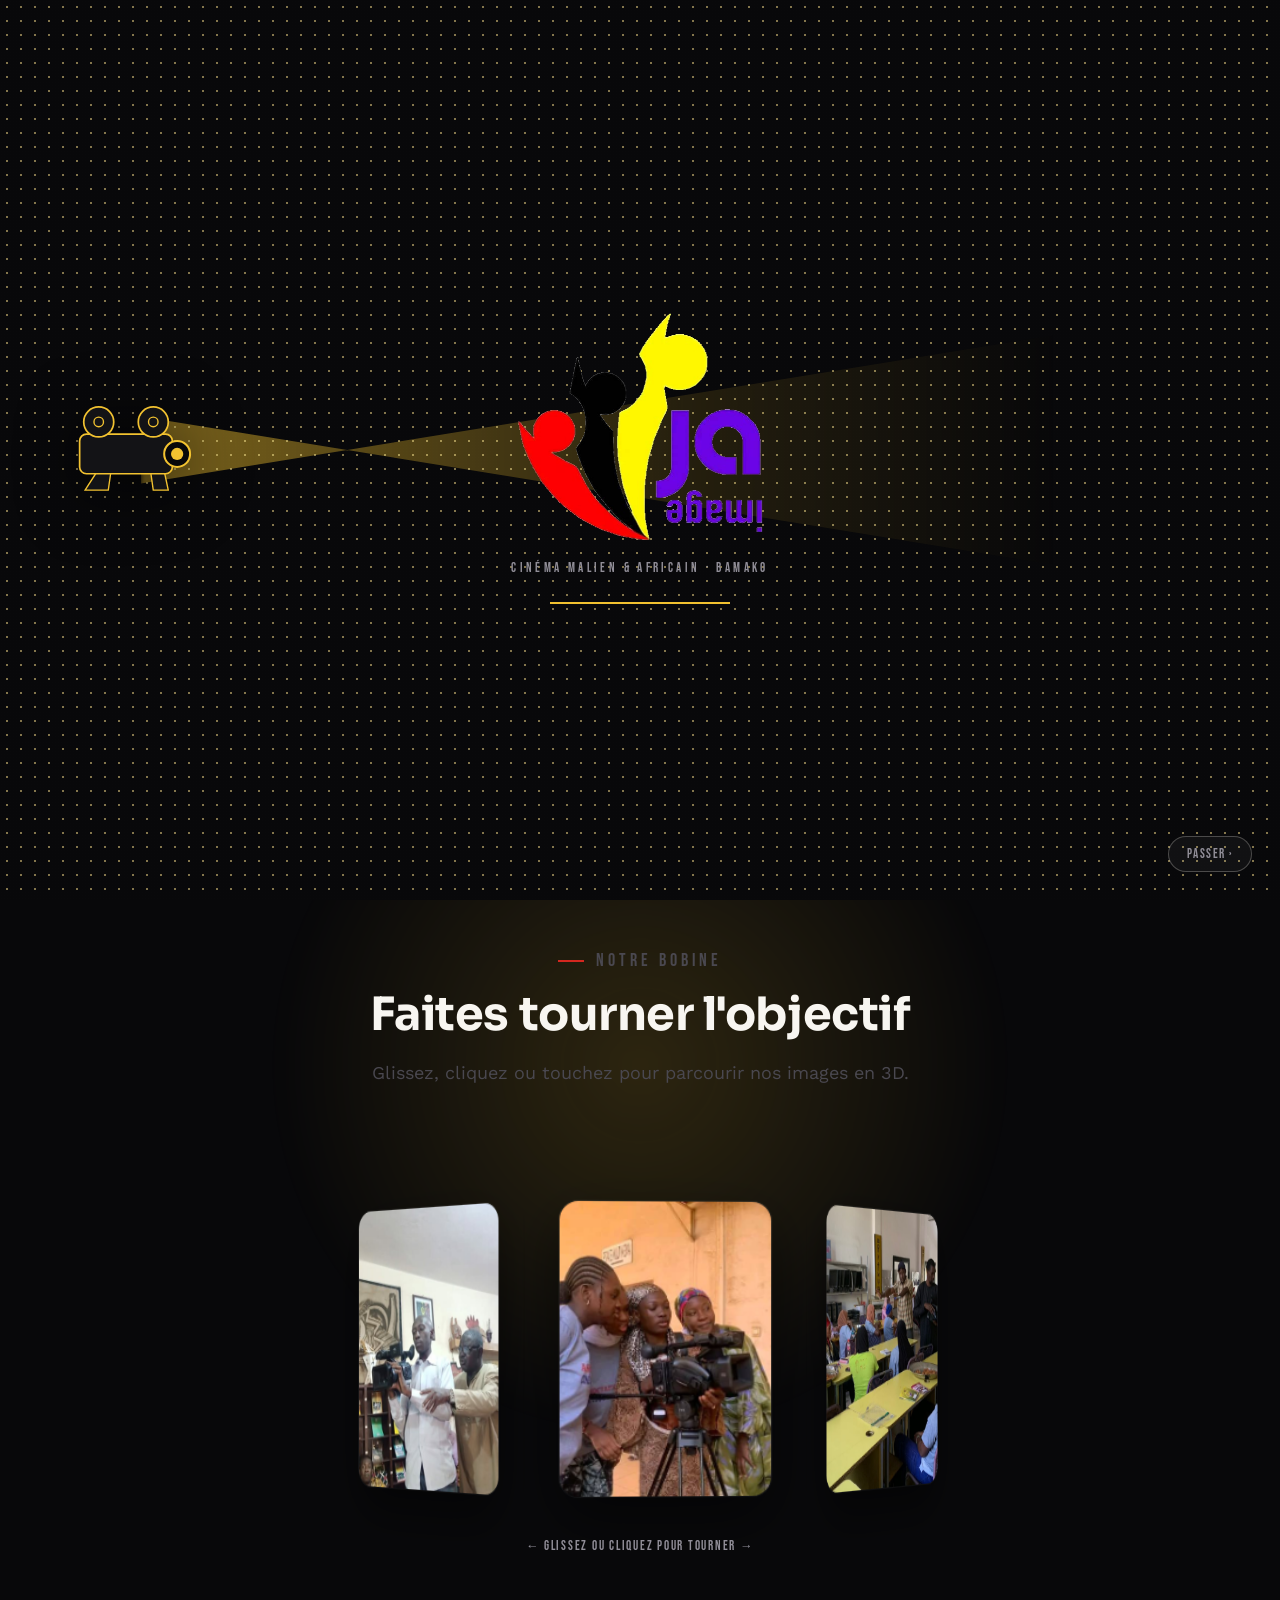
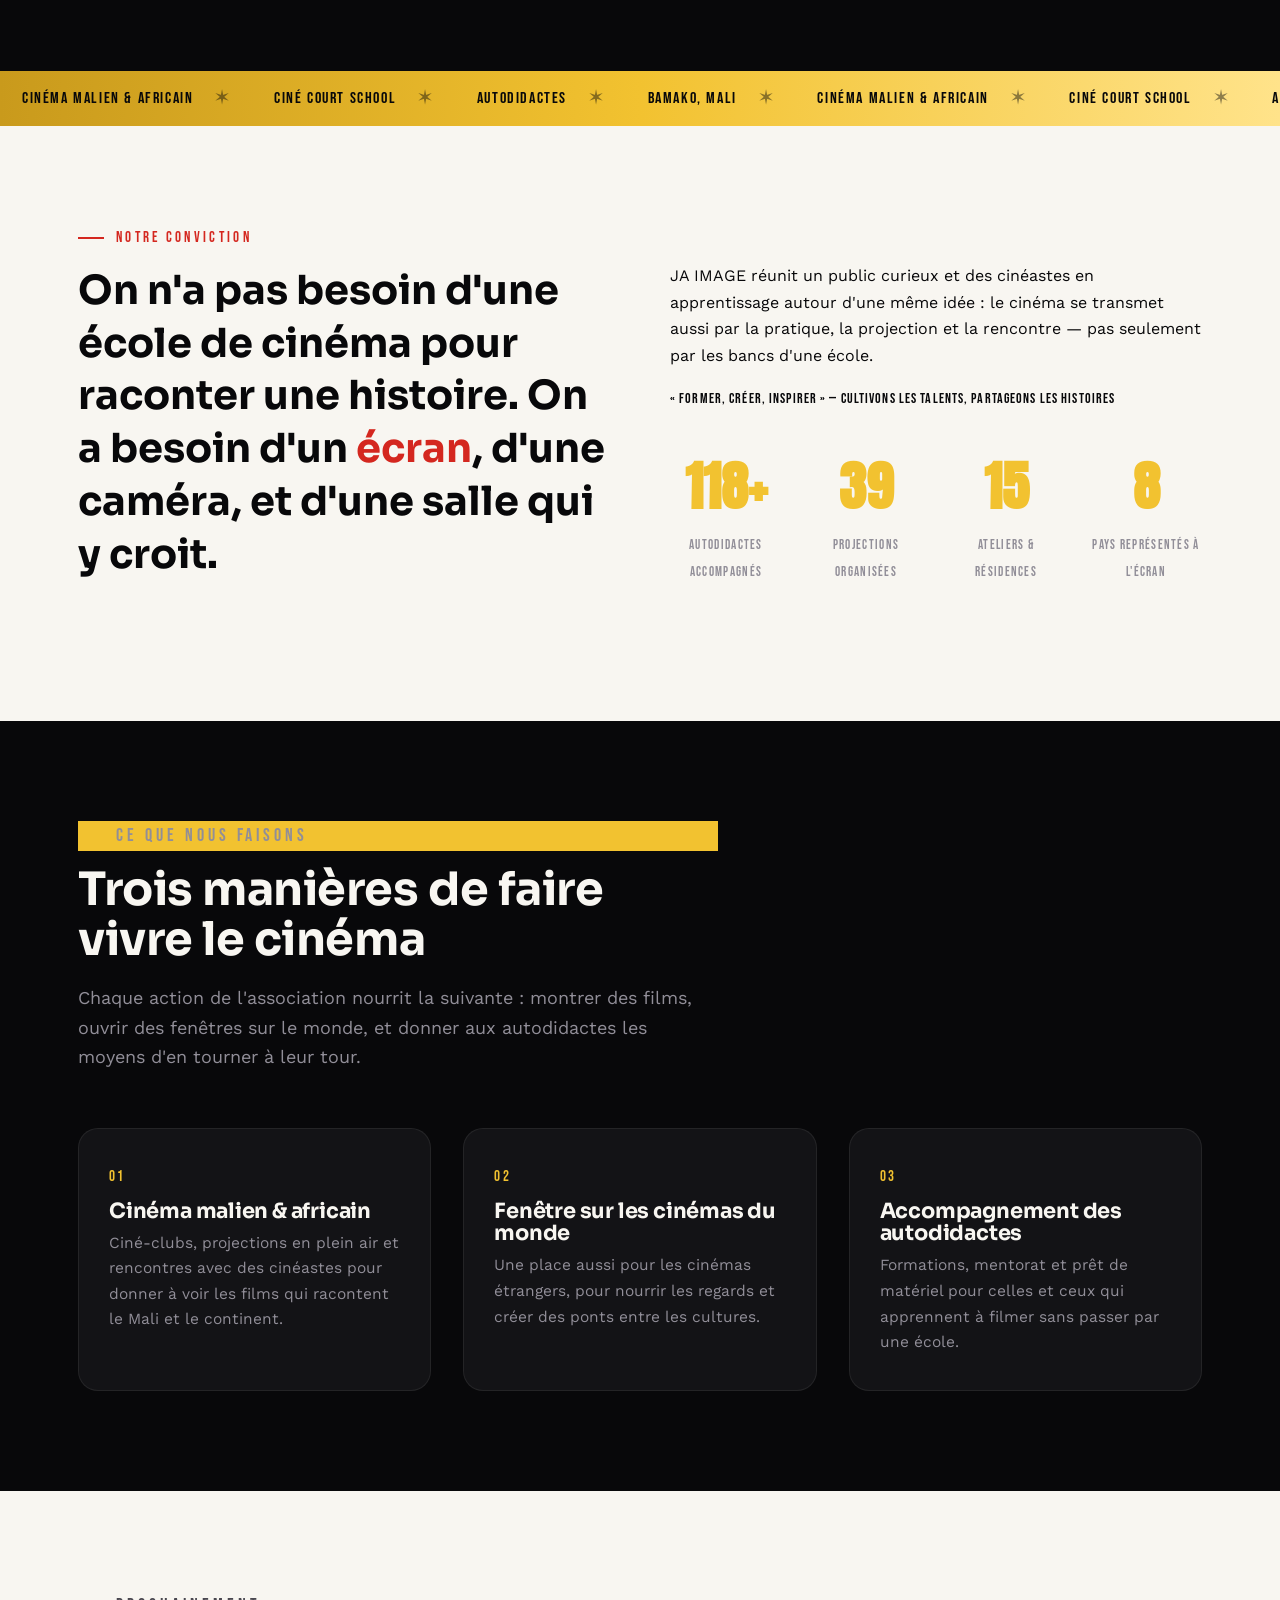
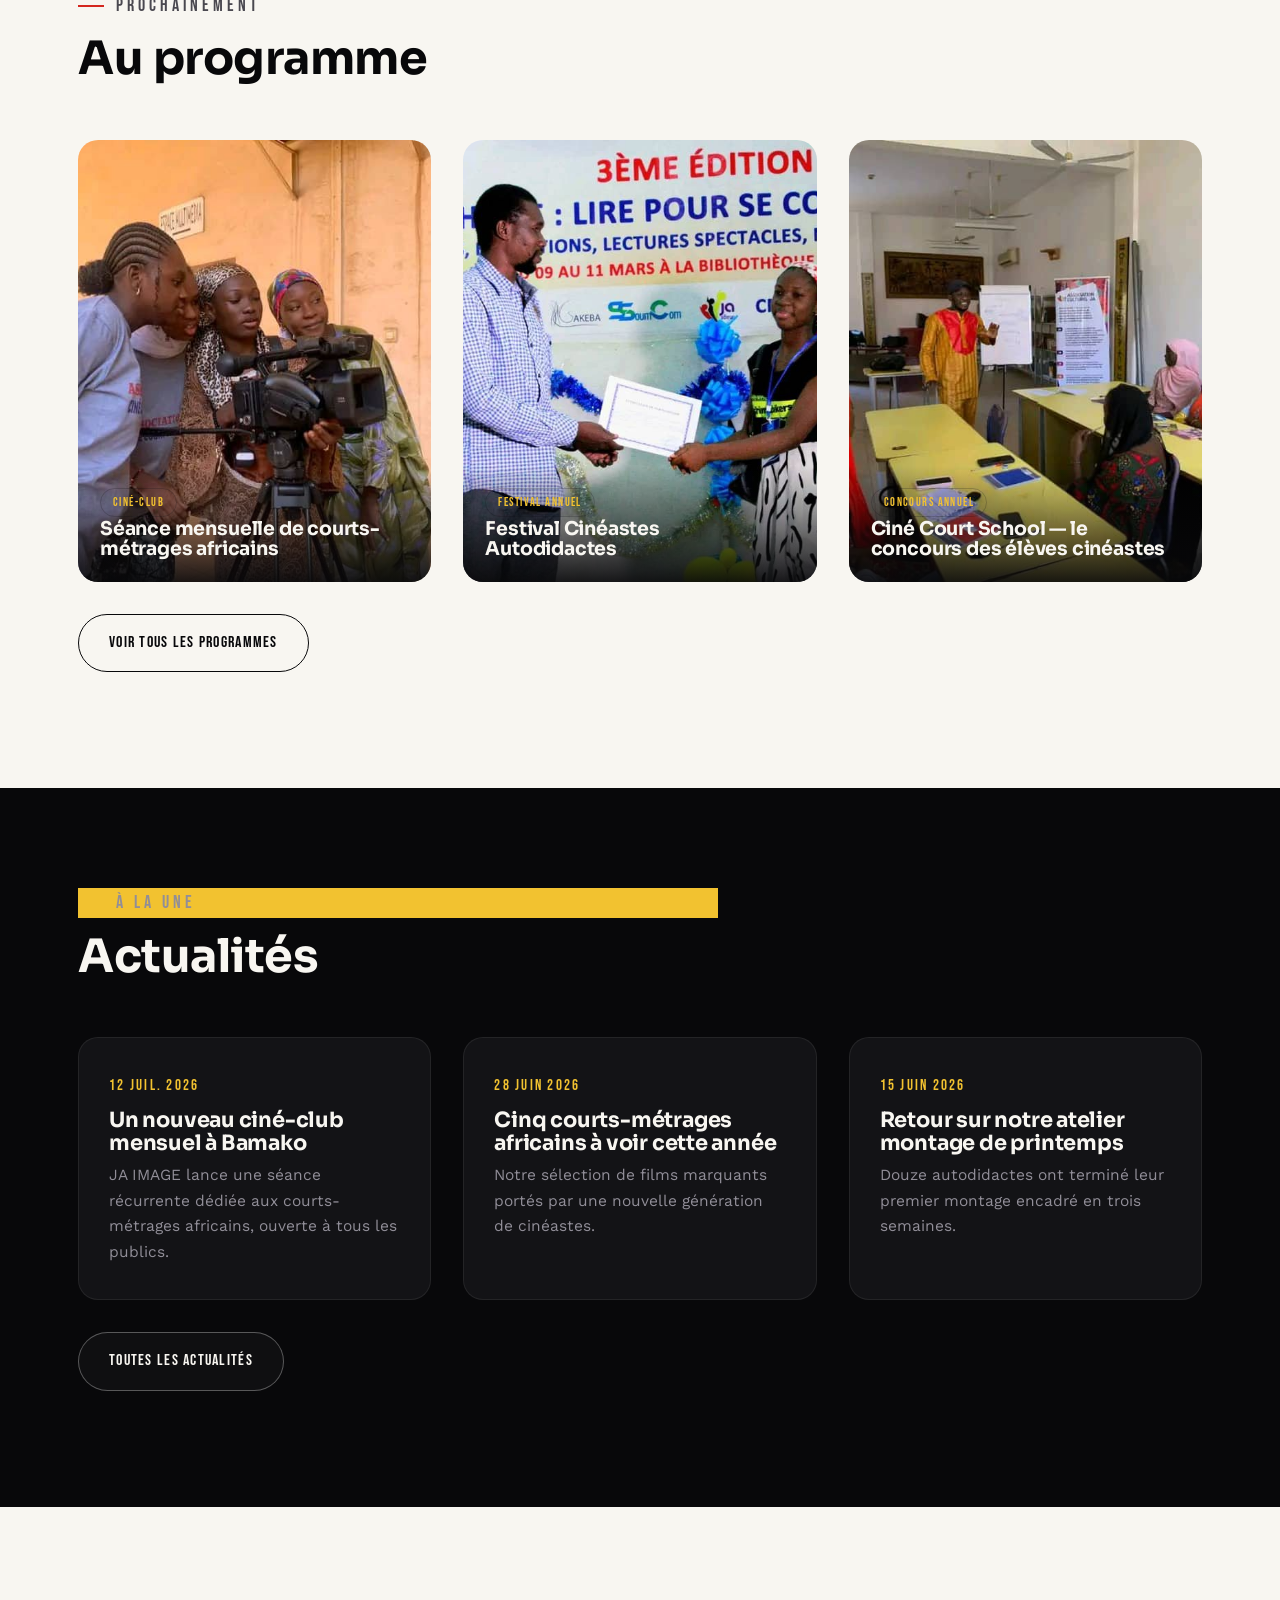
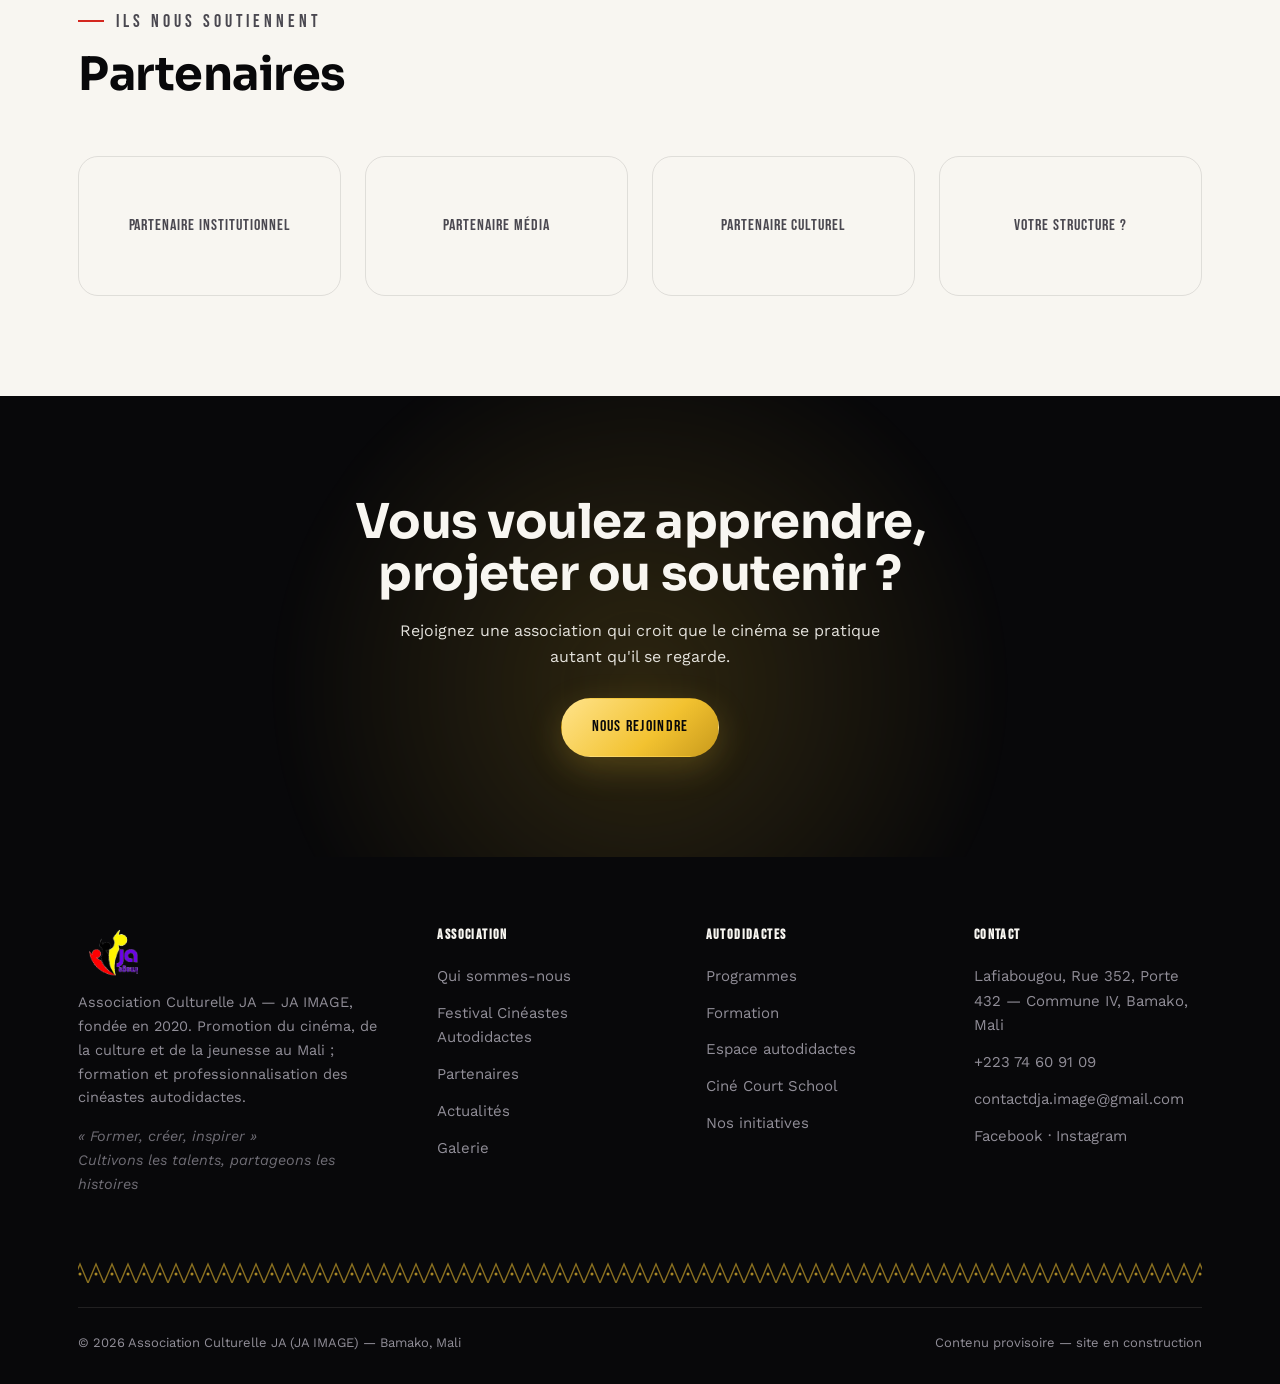
==== commit c6a7f421: "Nouvelle direction : palette resserrée sur l'or projecteur, intro avec projecteur qui éclaire le log" ====
--- a/index.html
+++ b/index.html
@@ -8,45 +8,30 @@
 <link rel="icon" href="assets/logo.png">
 <link rel="preconnect" href="https://fonts.googleapis.com">
 <link rel="preconnect" href="https://fonts.gstatic.com" crossorigin>
-<link href="https://fonts.googleapis.com/css2?family=Anton&family=Bebas+Neue&family=Work+Sans:wght@400;500;600&display=swap" rel="stylesheet">
-<link rel="stylesheet" href="css/style.css?v=1784119488">
+<link href="https://fonts.googleapis.com/css2?family=Anton&family=Bebas+Neue&family=Sora:wght@600;700;800&family=Work+Sans:wght@400;500;600&display=swap" rel="stylesheet">
+<link rel="stylesheet" href="css/style.css?v=1784120706">
 </head>
 <body>
 <div class="intro">
   <div class="intro__flicker"></div>
+  <div class="intro__grain"></div>
+  <div class="intro__rig"><svg viewBox="0 0 220 150" xmlns="http://www.w3.org/2000/svg">
+  <path d="M50 140 L68 112 L88 112 L84 140 Z" fill="var(--noir-2)" stroke="var(--or)" stroke-width="2"/>
+  <path d="M150 140 L146 112 L166 112 L172 140 Z" fill="var(--noir-2)" stroke="var(--or)" stroke-width="2"/>
+  <rect x="42" y="58" width="136" height="58" rx="10" fill="var(--noir-2)" stroke="var(--or)" stroke-width="2.5"/>
+  <g class="reel-top"><circle cx="70" cy="40" r="22" fill="var(--noir-2)" stroke="var(--or)" stroke-width="2.5"/><circle cx="70" cy="40" r="7" fill="none" stroke="var(--or)" stroke-width="2"/></g>
+  <g class="reel-top2"><circle cx="150" cy="40" r="22" fill="var(--noir-2)" stroke="var(--or)" stroke-width="2.5"/><circle cx="150" cy="40" r="7" fill="none" stroke="var(--or)" stroke-width="2"/></g>
+  <g class="lens-glow"><circle cx="185" cy="87" r="19" fill="var(--noir)" stroke="var(--or)" stroke-width="3"/><circle cx="185" cy="87" r="9" fill="var(--or)"/></g>
+</svg></div>
   <div class="intro__beam"></div>
-  <div class="intro__grain"></div>
+  <div class="intro__dust"></div>
   <div class="intro__content">
-    <div class="intro__reel-row">
-      <svg class="reel reel--spin" viewBox="0 0 100 100" xmlns="http://www.w3.org/2000/svg">
-  <circle cx="50" cy="50" r="46" fill="var(--noir-salle-2)" stroke="var(--or-projecteur)" stroke-width="3.5"/>
-  <circle cx="50" cy="50" r="13" fill="var(--noir-salle)" stroke="var(--or-projecteur)" stroke-width="3.5"/>
-  <circle cx="50" cy="50" r="4" fill="var(--or-projecteur)"/>
-  <circle cx="50" cy="19" r="9" fill="var(--noir-salle)" stroke="var(--or-projecteur)" stroke-width="3.5"/>
-  <circle cx="76.8" cy="34.5" r="9" fill="var(--noir-salle)" stroke="var(--or-projecteur)" stroke-width="3.5"/>
-  <circle cx="76.8" cy="65.5" r="9" fill="var(--noir-salle)" stroke="var(--or-projecteur)" stroke-width="3.5"/>
-  <circle cx="50" cy="81" r="9" fill="var(--noir-salle)" stroke="var(--or-projecteur)" stroke-width="3.5"/>
-  <circle cx="23.2" cy="65.5" r="9" fill="var(--noir-salle)" stroke="var(--or-projecteur)" stroke-width="3.5"/>
-  <circle cx="23.2" cy="34.5" r="9" fill="var(--noir-salle)" stroke="var(--or-projecteur)" stroke-width="3.5"/>
-</svg>
-      <div class="intro__stage">
-        <div class="intro__flash"></div>
-        <img class="piece piece--black" src="assets/fig_black.png" alt="">
-        <img class="piece piece--red" src="assets/fig_red.png" alt="">
-        <img class="piece piece--yellow" src="assets/fig_yellow.png" alt="">
-        <img class="piece piece--purple" src="assets/fig_purple.png" alt="JA IMAGE">
-      </div>
-      <svg class="reel reel--spin" viewBox="0 0 100 100" xmlns="http://www.w3.org/2000/svg">
-  <circle cx="50" cy="50" r="46" fill="var(--noir-salle-2)" stroke="var(--or-projecteur)" stroke-width="3.5"/>
-  <circle cx="50" cy="50" r="13" fill="var(--noir-salle)" stroke="var(--or-projecteur)" stroke-width="3.5"/>
-  <circle cx="50" cy="50" r="4" fill="var(--or-projecteur)"/>
-  <circle cx="50" cy="19" r="9" fill="var(--noir-salle)" stroke="var(--or-projecteur)" stroke-width="3.5"/>
-  <circle cx="76.8" cy="34.5" r="9" fill="var(--noir-salle)" stroke="var(--or-projecteur)" stroke-width="3.5"/>
-  <circle cx="76.8" cy="65.5" r="9" fill="var(--noir-salle)" stroke="var(--or-projecteur)" stroke-width="3.5"/>
-  <circle cx="50" cy="81" r="9" fill="var(--noir-salle)" stroke="var(--or-projecteur)" stroke-width="3.5"/>
-  <circle cx="23.2" cy="65.5" r="9" fill="var(--noir-salle)" stroke="var(--or-projecteur)" stroke-width="3.5"/>
-  <circle cx="23.2" cy="34.5" r="9" fill="var(--noir-salle)" stroke="var(--or-projecteur)" stroke-width="3.5"/>
-</svg>
+    <div class="intro__stage">
+      <div class="intro__flash"></div>
+      <img class="piece piece--black" src="assets/fig_black.png" alt="">
+      <img class="piece piece--red" src="assets/fig_red.png" alt="">
+      <img class="piece piece--yellow" src="assets/fig_yellow.png" alt="">
+      <img class="piece piece--purple" src="assets/fig_purple.png" alt="JA IMAGE">
     </div>
     <div class="intro__tagline">Cinéma malien &amp; africain · Bamako</div>
     <div class="intro__bar"></div>
@@ -72,37 +57,8 @@
   </div>
 </header>
 
-<div class="reel-strip">
-  <svg class="reel reel--spin" viewBox="0 0 100 100" xmlns="http://www.w3.org/2000/svg">
-  <circle cx="50" cy="50" r="46" fill="var(--noir-salle-2)" stroke="var(--or-projecteur)" stroke-width="3.5"/>
-  <circle cx="50" cy="50" r="13" fill="var(--noir-salle)" stroke="var(--or-projecteur)" stroke-width="3.5"/>
-  <circle cx="50" cy="50" r="4" fill="var(--or-projecteur)"/>
-  <circle cx="50" cy="19" r="9" fill="var(--noir-salle)" stroke="var(--or-projecteur)" stroke-width="3.5"/>
-  <circle cx="76.8" cy="34.5" r="9" fill="var(--noir-salle)" stroke="var(--or-projecteur)" stroke-width="3.5"/>
-  <circle cx="76.8" cy="65.5" r="9" fill="var(--noir-salle)" stroke="var(--or-projecteur)" stroke-width="3.5"/>
-  <circle cx="50" cy="81" r="9" fill="var(--noir-salle)" stroke="var(--or-projecteur)" stroke-width="3.5"/>
-  <circle cx="23.2" cy="65.5" r="9" fill="var(--noir-salle)" stroke="var(--or-projecteur)" stroke-width="3.5"/>
-  <circle cx="23.2" cy="34.5" r="9" fill="var(--noir-salle)" stroke="var(--or-projecteur)" stroke-width="3.5"/>
-</svg>
-  <div class="reel-strip__window"><div class="reel-strip__track"><div class="reel-strip__frame"><img src="assets/photos/camera_training.jpg" alt=""></div><div class="reel-strip__frame"><img src="assets/photos/classroom_camop.jpg" alt=""></div><div class="reel-strip__frame"><img src="assets/photos/outdoor_filming.jpg" alt=""></div><div class="reel-strip__frame"><img src="assets/photos/hilltop_camera.jpg" alt=""></div><div class="reel-strip__frame"><img src="assets/photos/students_qa.jpg" alt=""></div><div class="reel-strip__frame"><img src="assets/photos/camera_mentorship.jpg" alt=""></div><div class="reel-strip__frame"><img src="assets/photos/classroom_wide1.jpg" alt=""></div><div class="reel-strip__frame"><img src="assets/photos/speaker_mic.jpg" alt=""></div><div class="reel-strip__frame"><img src="assets/photos/camera_training.jpg" alt=""></div><div class="reel-strip__frame"><img src="assets/photos/classroom_camop.jpg" alt=""></div><div class="reel-strip__frame"><img src="assets/photos/outdoor_filming.jpg" alt=""></div><div class="reel-strip__frame"><img src="assets/photos/hilltop_camera.jpg" alt=""></div><div class="reel-strip__frame"><img src="assets/photos/students_qa.jpg" alt=""></div><div class="reel-strip__frame"><img src="assets/photos/camera_mentorship.jpg" alt=""></div><div class="reel-strip__frame"><img src="assets/photos/classroom_wide1.jpg" alt=""></div><div class="reel-strip__frame"><img src="assets/photos/speaker_mic.jpg" alt=""></div></div></div>
-</div>
 <section class="hero">
   <div class="hero__bg" style="background:linear-gradient(180deg, rgba(12,12,16,.35) 0%, rgba(12,12,16,.55) 55%, #0c0c10 100%), url('assets/photos/group_library.jpg') center/cover no-repeat;"></div>
-  <div class="mesh-bg"><span></span><span></span><span></span></div>
-  <div class="hero-reel">
-  <div class="hero-reel__frames"><div class="hero-reel__frame" style="--x:-78.8px; --y:-13.9px; --rot:280.0deg; --size:56px; --i:0;"><img src="assets/photos/camera_training.jpg" alt=""></div><div class="hero-reel__frame" style="--x:-112.1px; --y:-54.1px; --rot:295.8deg; --size:64px; --i:1;"><img src="assets/photos/classroom_camop.jpg" alt=""></div><div class="hero-reel__frame" style="--x:-126.6px; --y:-112.0px; --rot:311.5deg; --size:73px; --i:2;"><img src="assets/photos/outdoor_filming.jpg" alt=""></div><div class="hero-reel__frame" style="--x:-115.5px; --y:-179.6px; --rot:327.2deg; --size:82px; --i:3;"><img src="assets/photos/students_qa.jpg" alt=""></div><div class="hero-reel__frame" style="--x:-75.4px; --y:-246.7px; --rot:343.0deg; --size:90px; --i:4;"><img src="assets/photos/hilltop_camera.jpg" alt=""></div></div>
-  <div class="hero-reel__hub"><svg class="reel reel--spin" viewBox="0 0 100 100" xmlns="http://www.w3.org/2000/svg">
-  <circle cx="50" cy="50" r="46" fill="var(--noir-salle-2)" stroke="var(--or-projecteur)" stroke-width="3.5"/>
-  <circle cx="50" cy="50" r="13" fill="var(--noir-salle)" stroke="var(--or-projecteur)" stroke-width="3.5"/>
-  <circle cx="50" cy="50" r="4" fill="var(--or-projecteur)"/>
-  <circle cx="50" cy="19" r="9" fill="var(--noir-salle)" stroke="var(--or-projecteur)" stroke-width="3.5"/>
-  <circle cx="76.8" cy="34.5" r="9" fill="var(--noir-salle)" stroke="var(--or-projecteur)" stroke-width="3.5"/>
-  <circle cx="76.8" cy="65.5" r="9" fill="var(--noir-salle)" stroke="var(--or-projecteur)" stroke-width="3.5"/>
-  <circle cx="50" cy="81" r="9" fill="var(--noir-salle)" stroke="var(--or-projecteur)" stroke-width="3.5"/>
-  <circle cx="23.2" cy="65.5" r="9" fill="var(--noir-salle)" stroke="var(--or-projecteur)" stroke-width="3.5"/>
-  <circle cx="23.2" cy="34.5" r="9" fill="var(--noir-salle)" stroke="var(--or-projecteur)" stroke-width="3.5"/>
-</svg></div>
-</div>
   <div class="container hero__inner">
     <p class="eyebrow">Association JA IMAGE — Cinéma malien &amp; africain, Bamako</p>
     <h1><span class="word" style="animation-delay:.5s">L'ÉCRAN</span> <span class="word" style="animation-delay:.62s">COMME</span> <span class="word" style="animation-delay:.74s"><em>ÉCOLE</em></span></h1>
@@ -111,6 +67,23 @@
       <a href="programmes.html" class="btn btn--primary">Découvrir nos programmes</a>
       <a href="contact.html" class="btn btn--outline">Rejoindre l'association</a>
     </div>
+  </div>
+</section>
+
+<section class="wheel-section reveal">
+  <div class="mesh-glow"></div>
+  <div class="container">
+    <div class="section-head">
+      <p class="eyebrow">Notre bobine</p>
+      <h2>Faites tourner l'objectif</h2>
+      <p>Glissez, cliquez ou touchez pour parcourir nos images en 3D.</p>
+    </div>
+    <div class="wheel3d">
+      <div class="wheel3d__stage">
+        <div class="wheel3d__ring" id="wheel3d-ring"><div class="wheel3d__item" style="--angle:0.0deg"><img src="assets/photos/camera_training.jpg" alt="" draggable="false"></div><div class="wheel3d__item" style="--angle:45.0deg"><img src="assets/photos/classroom_camop.jpg" alt="" draggable="false"></div><div class="wheel3d__item" style="--angle:90.0deg"><img src="assets/photos/outdoor_filming.jpg" alt="" draggable="false"></div><div class="wheel3d__item" style="--angle:135.0deg"><img src="assets/photos/students_qa.jpg" alt="" draggable="false"></div><div class="wheel3d__item" style="--angle:180.0deg"><img src="assets/photos/hilltop_camera.jpg" alt="" draggable="false"></div><div class="wheel3d__item" style="--angle:225.0deg"><img src="assets/photos/speaker_mic.jpg" alt="" draggable="false"></div><div class="wheel3d__item" style="--angle:270.0deg"><img src="assets/photos/classroom_wide1.jpg" alt="" draggable="false"></div><div class="wheel3d__item" style="--angle:315.0deg"><img src="assets/photos/camera_mentorship.jpg" alt="" draggable="false"></div></div>
+      </div>
+    </div>
+    <p class="wheel3d__hint">← glissez ou cliquez pour tourner →</p>
   </div>
 </section>
 
@@ -206,7 +179,7 @@
 </section>
 
 <section class="cta-band reveal">
-  <div class="mesh-bg"><span></span><span></span><span></span></div>
+  <div class="mesh-glow"></div>
   <div class="container">
     <h2>Vous voulez apprendre, projeter ou soutenir ?</h2>
     <p style="max-width:50ch;margin:0 auto 28px;opacity:.9;">Rejoignez une association qui croit que le cinéma se pratique autant qu'il se regarde.</p>
@@ -253,6 +226,6 @@
     </div>
   </div>
 </footer>
-<script src="js/main.js?v=1784119488"></script>
+<script src="js/main.js?v=1784120706"></script>
 </body>
 </html>
--- a/css/style.css
+++ b/css/style.css
@@ -1,59 +1,51 @@
 /* =========================================================
-   JA IMAGE — Design System Premium
-   Fond aurora animé, verre dépoli, profondeur 3D, motion
-   soignée. Palette dérivée du logo : or, rouge, violet, noir.
+   JA IMAGE — Design System v3
+   Une seule couleur dominante (or projecteur), fond noir
+   profond, typographie éditoriale moderne, profondeur 3D
+   réservée aux moments qui comptent : intro projecteur,
+   bobine interactive.
    ========================================================= */
 
 :root{
-  --noir-salle:      #08080b;
-  --noir-salle-2:    #131318;
-  --noir-salle-3:    #1c1c24;
-  --or-projecteur:   #f2c230;
-  --or-projecteur-2: #d9a520;
+  --noir:            #08080a;
+  --noir-2:          #131316;
+  --noir-3:          #1c1c20;
+  --or:              #f2c230;
   --or-clair:        #ffe38a;
-  --rouge-rideau:    #d4271f;
-  --rouge-clair:     #ff5b4d;
-  --violet-createur: #7c3aed;
-  --violet-clair:    #b794f6;
-  --ecran:           #f9f7f2;
-  --ecran-doux:      #efece2;
-  --gris-pellicule:  #9a97a3;
+  --or-fonce:        #c99a1c;
+  --rouge:           #d4271f;
+  --violet:          #7c3aed;
+  --creme:           #f8f6f1;
+  --creme-doux:      #eae6db;
+  --gris:            #918e98;
   --gris-fonce:      #4a4850;
 
   --display: 'Anton', 'Arial Narrow', sans-serif;
+  --heading: 'Sora', 'Work Sans', sans-serif;
   --body: 'Work Sans', 'Segoe UI', sans-serif;
   --label: 'Bebas Neue', 'Arial Narrow', sans-serif;
 
   --container: 1180px;
   --radius: 20px;
   --radius-sm: 12px;
-  --radius-lg: 30px;
+  --radius-lg: 28px;
   --radius-pill: 999px;
 
   --ease: cubic-bezier(.16,1,.3,1);
   --ease-out: cubic-bezier(.22,1,.36,1);
   --ease-spring: cubic-bezier(.34,1.56,.64,1);
 
-  --glass-bg: rgba(255,255,255,.045);
-  --glass-bg-strong: rgba(255,255,255,.07);
-  --glass-border: rgba(255,255,255,.10);
-  --glow-or: 0 0 0 rgba(242,194,48,0);
-  --shadow-soft: 0 20px 50px rgba(0,0,0,.12);
-  --shadow-lift: 0 30px 80px rgba(0,0,0,.45);
-  --shadow-glow: 0 10px 40px rgba(242,194,48,.18), 0 4px 14px rgba(0,0,0,.3);
+  --shadow-soft: 0 16px 40px rgba(0,0,0,.14);
+  --shadow-lift: 0 26px 70px rgba(0,0,0,.4);
+  --shadow-glow: 0 10px 34px rgba(242,194,48,.22);
 }
 
 *,*::before,*::after{ box-sizing:border-box; }
 html{ scroll-behavior:smooth; overflow-x:hidden; }
 body{
-  margin:0;
-  background:var(--ecran);
-  color:var(--noir-salle);
-  font-family:var(--body);
-  font-size:16px;
-  line-height:1.65;
-  -webkit-font-smoothing:antialiased;
-  overflow-x:hidden;
+  margin:0; background:var(--creme); color:var(--noir);
+  font-family:var(--body); font-size:16px; line-height:1.65;
+  -webkit-font-smoothing:antialiased; overflow-x:hidden;
 }
 @media (prefers-reduced-motion: reduce){
   *{ animation-duration:0.001ms !important; animation-iteration-count:1 !important; transition-duration:0.001ms !important; scroll-behavior:auto !important; }
@@ -61,174 +53,108 @@
 
 img{ max-width:100%; display:block; }
 a{ color:inherit; text-decoration:none; }
-h1,h2,h3,h4{ font-family:var(--display); font-weight:400; letter-spacing:.01em; margin:0 0 .4em; line-height:1.05; text-transform:uppercase; }
+h1,h2,h3,h4{ font-family:var(--heading); font-weight:700; letter-spacing:-.01em; margin:0 0 .4em; line-height:1.08; text-transform:none; }
+h1{ font-family:var(--display); text-transform:uppercase; letter-spacing:.01em; font-weight:400; }
 p{ margin:0 0 1em; }
 ul{ margin:0; padding:0; list-style:none; }
 button{ font-family:inherit; cursor:pointer; }
 
-::selection{ background:var(--or-projecteur); color:var(--noir-salle); }
-:focus-visible{ outline:3px solid var(--violet-clair); outline-offset:3px; }
+::selection{ background:var(--or); color:var(--noir); }
+:focus-visible{ outline:3px solid var(--violet); outline-offset:3px; }
 
 .container{ max-width:var(--container); margin:0 auto; padding:0 28px; position:relative; }
 
-/* ---------- Curseur personnalisé (desktop uniquement) ---------- */
-.cursor-dot, .cursor-ring{
-  position:fixed; top:0; left:0; pointer-events:none; z-index:9998;
-  border-radius:50%; transform:translate(-50%,-50%);
-  will-change:transform; opacity:0; transition:opacity .3s ease;
-}
-.cursor-dot{ width:7px; height:7px; background:var(--or-projecteur); }
-.cursor-ring{
-  width:34px; height:34px; border:1.5px solid rgba(242,194,48,.55);
-  transition:opacity .3s ease, width .25s var(--ease-out), height .25s var(--ease-out), border-color .25s ease;
-}
-.cursor-ring.hover{ width:56px; height:56px; border-color:rgba(242,194,48,.9); background:rgba(242,194,48,.08); }
+/* ---------- Curseur personnalisé ---------- */
+.cursor-dot, .cursor-ring{ position:fixed; top:0; left:0; pointer-events:none; z-index:9998; border-radius:50%; transform:translate(-50%,-50%); opacity:0; transition:opacity .3s ease; }
+.cursor-dot{ width:6px; height:6px; background:var(--or); }
+.cursor-ring{ width:32px; height:32px; border:1.5px solid rgba(242,194,48,.5); transition:opacity .3s ease, width .25s var(--ease-out), height .25s var(--ease-out); }
+.cursor-ring.hover{ width:52px; height:52px; border-color:rgba(242,194,48,.85); background:rgba(242,194,48,.08); }
 body.cursor-ready .cursor-dot, body.cursor-ready .cursor-ring{ opacity:1; }
 @media (hover:none), (pointer:coarse){ .cursor-dot,.cursor-ring{ display:none; } }
 
-/* ---------- Fond aurora (mesh gradient animé) ---------- */
-.mesh-bg{ position:absolute; inset:0; overflow:hidden; z-index:0; pointer-events:none; }
-.mesh-bg span{
-  position:absolute; border-radius:50%; filter:blur(70px); opacity:.55;
-  animation:meshFloat 22s ease-in-out infinite;
-}
-.mesh-bg span:nth-child(1){ width:46vw; height:46vw; max-width:620px; max-height:620px; background:radial-gradient(circle, var(--or-projecteur), transparent 70%); top:-14%; left:-8%; animation-delay:0s; }
-.mesh-bg span:nth-child(2){ width:38vw; height:38vw; max-width:520px; max-height:520px; background:radial-gradient(circle, var(--violet-createur), transparent 70%); bottom:-16%; right:-6%; animation-delay:-7s; }
-.mesh-bg span:nth-child(3){ width:30vw; height:30vw; max-width:420px; max-height:420px; background:radial-gradient(circle, var(--rouge-rideau), transparent 70%); top:36%; right:18%; animation-delay:-14s; opacity:.4; }
-@keyframes meshFloat{
-  0%,100%{ transform:translate(0,0) scale(1); }
-  33%{ transform:translate(4%,6%) scale(1.08); }
-  66%{ transform:translate(-3%,-4%) scale(.96); }
-}
-@media (prefers-reduced-motion: reduce){ .mesh-bg span{ animation:none; } }
-
-.eyebrow{
-  font-family:var(--label); font-size:15px; letter-spacing:.22em; text-transform:uppercase;
-  color:var(--rouge-rideau); display:flex; align-items:center; gap:12px; margin-bottom:14px;
-}
-.eyebrow::before{ content:""; width:26px; height:2px; background:var(--rouge-rideau); display:inline-block; }
-.section--dark .eyebrow, .section--dark .eyebrow::before{ color:var(--or-projecteur); background:var(--or-projecteur); }
-
-/* ---------- Boutons premium (pilule, lueur, magnétiques) ---------- */
+/* ---------- Lueur douce (remplace l'aurora tricolore) ---------- */
+.mesh-glow{ position:absolute; inset:0; overflow:hidden; z-index:0; pointer-events:none; }
+.mesh-glow::before{
+  content:""; position:absolute; width:60vw; height:60vw; max-width:820px; max-height:820px;
+  background:radial-gradient(circle, rgba(242,194,48,.16), transparent 68%);
+  top:-20%; left:50%; transform:translateX(-50%); filter:blur(10px);
+  animation:glowPulse 10s ease-in-out infinite;
+}
+@keyframes glowPulse{ 0%,100%{ opacity:.7; } 50%{ opacity:1; } }
+
+.eyebrow{ font-family:var(--label); font-size:15px; letter-spacing:.22em; text-transform:uppercase; color:var(--rouge); display:flex; align-items:center; gap:12px; margin-bottom:14px; }
+.eyebrow::before{ content:""; width:26px; height:2px; background:var(--rouge); display:inline-block; }
+.section--dark .eyebrow, .section--dark .eyebrow::before{ color:var(--or); background:var(--or); }
+
+/* ---------- Boutons ---------- */
 .btn{
   display:inline-flex; align-items:center; gap:10px; position:relative;
   font-family:var(--label); font-size:16px; letter-spacing:.08em; text-transform:uppercase;
-  padding:15px 30px; border:1.5px solid var(--noir-salle); border-radius:var(--radius-pill);
+  padding:15px 30px; border:1.5px solid var(--noir); border-radius:var(--radius-pill);
   transition:transform .35s var(--ease-spring), box-shadow .35s var(--ease), background .3s ease, color .3s ease, border-color .3s ease;
-  white-space:nowrap; will-change:transform;
-}
-.btn--primary{
-  background:linear-gradient(135deg, var(--or-clair), var(--or-projecteur) 55%, var(--or-projecteur-2));
-  border-color:transparent; color:var(--noir-salle); box-shadow:var(--shadow-glow);
-}
-.btn--primary:hover{ transform:translateY(-3px) scale(1.03); box-shadow:0 18px 50px rgba(242,194,48,.35), 0 6px 18px rgba(0,0,0,.35); }
-.btn--outline{ background:rgba(255,255,255,.03); color:var(--noir-salle); backdrop-filter:blur(6px); }
-.btn--outline:hover{ transform:translateY(-3px) scale(1.03); background:var(--noir-salle); color:var(--ecran); box-shadow:var(--shadow-lift); }
-.section--dark .btn--outline{ color:var(--ecran); border-color:rgba(255,255,255,.35); }
-.section--dark .btn--outline:hover{ background:var(--ecran); color:var(--noir-salle); }
-
-/* ---------- Bande de pellicule ---------- */
-.filmstrip{
-  height:14px;
-  background-image:repeating-linear-gradient(90deg, var(--noir-salle) 0 10px, transparent 10px 24px);
-  position:relative;
-}
-.filmstrip::before, .filmstrip::after{ content:""; position:absolute; top:3px; width:8px; height:8px; background:var(--ecran); left:1px; }
-
-/* ---------- Marquee ---------- */
-.marquee{
-  background:linear-gradient(90deg, var(--or-projecteur-2), var(--or-projecteur) 50%, var(--or-clair));
-  color:var(--noir-salle); overflow:hidden; white-space:nowrap; padding:14px 0; position:relative; z-index:2;
-}
-.marquee__track{ display:inline-flex; align-items:center; gap:0; animation:marqueeScroll 26s linear infinite; will-change:transform; }
-.marquee__track span{
-  font-family:var(--label); font-size:16px; letter-spacing:.1em; text-transform:uppercase;
-  padding:0 22px; display:inline-flex; align-items:center; gap:22px;
-}
+  white-space:nowrap;
+}
+.btn--primary{ background:linear-gradient(135deg, var(--or-clair), var(--or) 60%, var(--or-fonce)); border-color:transparent; color:var(--noir); box-shadow:var(--shadow-glow); }
+.btn--primary:hover{ transform:translateY(-3px) scale(1.03); box-shadow:0 18px 46px rgba(242,194,48,.35); }
+.btn--outline{ background:rgba(255,255,255,.03); color:var(--noir); }
+.btn--outline:hover{ transform:translateY(-3px) scale(1.03); background:var(--noir); color:var(--creme); box-shadow:var(--shadow-lift); }
+.section--dark .btn--outline{ color:var(--creme); border-color:rgba(255,255,255,.3); }
+.section--dark .btn--outline:hover{ background:var(--creme); color:var(--noir); }
+
+.marquee{ background:linear-gradient(90deg, var(--or-fonce), var(--or) 50%, var(--or-clair)); color:var(--noir); overflow:hidden; white-space:nowrap; padding:14px 0; position:relative; z-index:2; }
+.marquee__track{ display:inline-flex; align-items:center; gap:0; animation:marqueeScroll 26s linear infinite; }
+.marquee__track span{ font-family:var(--label); font-size:16px; letter-spacing:.1em; text-transform:uppercase; padding:0 22px; display:inline-flex; align-items:center; gap:22px; }
 @keyframes marqueeScroll{ from{ transform:translateX(0); } to{ transform:translateX(-50%); } }
 @media (prefers-reduced-motion: reduce){ .marquee__track{ animation:none; } }
 
 .bogolan-band{
-  height:22px; background-color:var(--noir-salle);
+  height:22px; background-color:var(--noir);
   background-image:url("data:image/svg+xml,%3Csvg xmlns='http://www.w3.org/2000/svg' width='48' height='22' viewBox='0 0 48 22'%3E%3Cpath d='M0 22 L8 3 L16 22 M16 22 L24 3 L32 22 M32 22 L40 3 L48 22' fill='none' stroke='%23f2c230' stroke-width='1.4' stroke-opacity='0.55'/%3E%3Ccircle cx='8' cy='13' r='1.5' fill='%23f2c230' fill-opacity='0.7'/%3E%3Ccircle cx='24' cy='13' r='1.5' fill='%23f2c230' fill-opacity='0.7'/%3E%3Ccircle cx='40' cy='13' r='1.5' fill='%23f2c230' fill-opacity='0.7'/%3E%3C/svg%3E");
   background-repeat:repeat-x; background-position:center; position:relative; z-index:2;
 }
 
 .nav-list a.flagship{ display:flex; align-items:center; gap:7px; }
-.nav-list a.flagship::before{
-  content:""; width:6px; height:6px; border-radius:50%; background:var(--or-projecteur);
-  box-shadow:0 0 0 3px rgba(242,194,48,.18); animation:pulseDot 2s ease-in-out infinite;
-}
+.nav-list a.flagship::before{ content:""; width:6px; height:6px; border-radius:50%; background:var(--or); box-shadow:0 0 0 3px rgba(242,194,48,.18); animation:pulseDot 2s ease-in-out infinite; }
 @keyframes pulseDot{ 0%,100%{ box-shadow:0 0 0 3px rgba(242,194,48,.18);} 50%{ box-shadow:0 0 0 6px rgba(242,194,48,.28);} }
 
-.credit-line{
-  font-family:var(--label); letter-spacing:.08em; font-size:13px; color:var(--gris-pellicule);
-  border-left:2px solid var(--or-projecteur); padding-left:14px; margin-top:18px;
-}
-
-.ccs-badge{
-  display:inline-flex; align-items:center; justify-content:center;
-  background:var(--ecran); border-radius:var(--radius); padding:18px;
-  box-shadow:var(--shadow-lift); width:168px; height:168px; flex-shrink:0;
-}
+.credit-line{ font-family:var(--label); letter-spacing:.08em; font-size:13px; color:var(--gris); border-left:2px solid var(--or); padding-left:14px; margin-top:18px; }
+
+.ccs-badge{ display:inline-flex; align-items:center; justify-content:center; background:var(--creme); border-radius:var(--radius); padding:18px; box-shadow:var(--shadow-lift); width:168px; height:168px; flex-shrink:0; }
 .ccs-badge img{ width:100%; height:100%; object-fit:contain; }
 
 .rule-list{ display:flex; flex-direction:column; gap:0; }
 .rule-list li{ display:flex; gap:16px; padding:16px 0; border-top:1px solid rgba(247,244,236,.1); }
 .rule-list li:last-child{ border-bottom:1px solid rgba(247,244,236,.1); }
-.rule-list b{ font-family:var(--label); color:var(--or-projecteur); font-size:14px; letter-spacing:.06em; min-width:150px; }
-.rule-list span{ color:var(--gris-pellicule); }
+.rule-list b{ font-family:var(--label); color:var(--or); font-size:14px; letter-spacing:.06em; min-width:150px; }
+.rule-list span{ color:var(--gris); }
 @media (max-width:560px){ .rule-list li{ flex-direction:column; gap:6px; } .rule-list b{ min-width:0; } }
 
-/* ---------- En-tête verre dépoli ---------- */
-.site-header{
-  position:fixed; top:0; left:0; right:0; z-index:500;
-  background:rgba(8,8,11,.5);
-  backdrop-filter:blur(18px) saturate(160%);
-  -webkit-backdrop-filter:blur(18px) saturate(160%);
-  border-bottom:1px solid rgba(255,255,255,.08);
-  transition:all .4s var(--ease);
-}
-.site-header.scrolled{
-  background:rgba(8,8,11,.82); box-shadow:0 10px 40px rgba(0,0,0,.35);
-  border-bottom-color:rgba(255,255,255,.12);
-}
+/* ---------- En-tête ---------- */
+.site-header{ position:fixed; top:0; left:0; right:0; z-index:500; background:rgba(8,8,10,.55); backdrop-filter:blur(16px) saturate(150%); -webkit-backdrop-filter:blur(16px) saturate(150%); border-bottom:1px solid rgba(255,255,255,.07); transition:all .4s var(--ease); }
+.site-header.scrolled{ background:rgba(8,8,10,.86); box-shadow:0 10px 40px rgba(0,0,0,.3); }
+.site-header .container{ display:flex; align-items:center; justify-content:space-between; min-height:74px; transition:min-height .35s ease; }
 .site-header.scrolled .container{ min-height:60px; }
-.site-header .container{ display:flex; align-items:center; justify-content:space-between; min-height:74px; transition:min-height .35s ease; }
 .brand{ display:flex; align-items:center; gap:12px; }
-.brand img{ height:44px; width:auto; transition:height .35s ease; filter:drop-shadow(0 4px 14px rgba(242,194,48,.25)); }
+.brand img{ height:44px; width:auto; transition:height .35s ease; }
 .site-header.scrolled .brand img{ height:34px; }
-.brand span{ font-family:var(--display); color:var(--ecran); font-size:22px; letter-spacing:.03em; }
-.brand span em{ font-style:normal; color:var(--violet-clair); }
+.brand span{ font-family:var(--display); color:var(--creme); font-size:22px; letter-spacing:.03em; }
+.brand span em{ font-style:normal; color:var(--or); }
 
 .nav-list{ display:flex; align-items:center; gap:0; flex-wrap:wrap; justify-content:flex-end; }
-.nav-list a{
-  font-family:var(--label); font-size:13.5px; letter-spacing:.07em; text-transform:uppercase;
-  color:var(--ecran); opacity:.82; padding:10px 11px; position:relative;
-  transition:opacity .2s ease, color .2s ease;
-}
-.nav-list a:hover, .nav-list a.active{ opacity:1; color:var(--or-projecteur); }
-.nav-list a.active::after{ content:""; position:absolute; left:14px; right:14px; bottom:4px; height:2px; background:var(--or-projecteur); border-radius:2px; }
-.nav-cta{
-  margin-left:8px; background:linear-gradient(135deg, var(--rouge-clair), var(--rouge-rideau)); color:#fff;
-  font-family:var(--label); font-size:14px; letter-spacing:.09em; text-transform:uppercase;
-  padding:10px 20px; border-radius:var(--radius-pill);
-  transition:transform .3s var(--ease-spring), box-shadow .3s ease;
-  box-shadow:0 8px 24px rgba(212,39,31,.35);
-}
-.nav-cta:hover{ transform:translateY(-2px) scale(1.04); box-shadow:0 12px 32px rgba(212,39,31,.5); }
-.nav-toggle{ display:none; background:none; border:0; color:var(--ecran); font-size:26px; padding:6px; }
+.nav-list a{ font-family:var(--label); font-size:13.5px; letter-spacing:.07em; text-transform:uppercase; color:var(--creme); opacity:.8; padding:10px 11px; position:relative; transition:opacity .2s ease, color .2s ease; }
+.nav-list a:hover, .nav-list a.active{ opacity:1; color:var(--or); }
+.nav-list a.active::after{ content:""; position:absolute; left:14px; right:14px; bottom:4px; height:2px; background:var(--or); border-radius:2px; }
+.nav-cta{ margin-left:8px; background:var(--or); color:var(--noir); font-family:var(--label); font-size:14px; letter-spacing:.09em; text-transform:uppercase; padding:10px 20px; border-radius:var(--radius-pill); transition:transform .3s var(--ease-spring), box-shadow .3s ease; box-shadow:var(--shadow-glow); }
+.nav-cta:hover{ transform:translateY(-2px) scale(1.04); }
+.nav-toggle{ display:none; background:none; border:0; color:var(--creme); font-size:26px; padding:6px; }
 
 @media (max-width:1080px){
   .nav-list{
     position:fixed; top:74px; left:0; right:0;
     height:calc(100vh - 74px); height:calc(100dvh - 74px);
-    background:rgba(8,8,11,.98); backdrop-filter:blur(24px);
+    background:rgba(8,8,10,.98); backdrop-filter:blur(20px);
     flex-direction:column; align-items:flex-start; padding:20px 28px;
-    gap:2px; z-index:20;
-    transform:translateX(100%);
-    transition:transform .4s var(--ease);
-    overflow-y:auto;
+    gap:2px; z-index:20; transform:translateX(100%); transition:transform .4s var(--ease); overflow-y:auto;
   }
   .nav-list.open{ transform:translateX(0); }
   .nav-list a{ width:100%; padding:16px 6px; border-bottom:1px solid rgba(247,244,236,.08); font-size:15px; }
@@ -236,153 +162,103 @@
   .nav-toggle{ display:block; }
 }
 
-/* ---------- Bobine (icône réutilisable) ---------- */
-.reel{ display:block; filter:drop-shadow(0 4px 14px rgba(0,0,0,.4)); }
+/* ---------- Bobine (icône réutilisable : reel_svg) ---------- */
+.reel{ display:block; }
 .reel--spin{ animation:reelSpin 6s linear infinite; }
 @keyframes reelSpin{ to{ transform:rotate(360deg); } }
 
-.intro__reel-row{ display:flex; align-items:center; justify-content:center; gap:26px; position:relative; }
-.intro__reel-row::before{
-  content:""; position:absolute; left:50%; top:50%; transform:translate(-50%,-50%);
-  width:70%; height:3px; background:linear-gradient(90deg, transparent, rgba(242,194,48,.5) 20%, rgba(242,194,48,.5) 80%, transparent);
-  z-index:-1; opacity:0; animation:fadeUp .6s ease .1s forwards;
-}
-.intro__reel-row .reel{ width:92px; height:92px; opacity:0; animation:fadeUp .6s ease .1s forwards, reelSpin 5s linear infinite; flex-shrink:0; }
-@media (max-width:700px){ .intro__reel-row{ gap:14px; } .intro__reel-row .reel{ width:52px; height:52px; } }
-@media (max-width:560px){ .intro__reel-row .reel{ width:44px; height:44px; } .intro__stage{ width:min(58vw,320px); } }
-
-/* ---------- Intro cinématique ---------- */
-.intro{ position:fixed; inset:0; z-index:9999; background:var(--noir-salle); display:flex; align-items:center; justify-content:center; overflow:hidden; }
+/* =====================================================================
+   INTRO — Projecteur qui éclaire et projette le logo
+   ===================================================================== */
+.intro{ position:fixed; inset:0; z-index:9999; background:var(--noir); display:flex; align-items:center; justify-content:center; overflow:hidden; }
 .intro.hide{ animation:introOut .8s ease forwards; pointer-events:none; }
 @keyframes introOut{ to{ opacity:0; visibility:hidden; } }
 
+.intro__grain{ position:absolute; inset:0; background-image:radial-gradient(rgba(255,255,255,.05) 1px, transparent 1px); background-size:3px 3px; opacity:.4; mix-blend-mode:overlay; animation:grainShift .4s steps(3) infinite; }
+@keyframes grainShift{ 0%{transform:translate(0,0);} 33%{transform:translate(-1px,1px);} 66%{transform:translate(1px,-1px);} 100%{transform:translate(0,0);} }
+.intro__flicker{ position:absolute; inset:0; background:var(--noir); z-index:5; animation:projectorFlicker 1.3s steps(1) forwards; }
+@keyframes projectorFlicker{ 0%{ opacity:1; } 10%{ opacity:.2; } 18%{ opacity:1; } 26%{ opacity:.08; } 40%{ opacity:.85; } 55%{ opacity:.15; } 70%{ opacity:1; } 100%{ opacity:0; visibility:hidden; } }
+
+.intro__rig{ position:absolute; left:4%; top:50%; transform:translateY(-50%); z-index:3; opacity:0; animation:rigIn .8s var(--ease-out) .2s forwards; }
+@keyframes rigIn{ to{ opacity:1; } }
+.intro__rig svg{ width:150px; height:auto; filter:drop-shadow(0 10px 30px rgba(0,0,0,.6)); }
+.intro__rig .lens-glow{ animation:lensGlow 1.6s ease-in-out .9s infinite; transform-origin:185px 85px; }
+@keyframes lensGlow{ 0%,100%{ opacity:.5; } 50%{ opacity:1; } }
+.intro__rig .reel-top{ animation:reelSpin 8s linear infinite; transform-origin:70px 40px; }
+.intro__rig .reel-top2{ animation:reelSpin 8s linear infinite reverse; transform-origin:150px 40px; }
+
 .intro__beam{
-  position:absolute; top:-20%; left:50%; width:5px; height:160%;
-  background:linear-gradient(180deg, rgba(242,194,48,0) 0%, rgba(242,194,48,.55) 45%, rgba(242,194,48,0) 100%);
-  transform-origin:top center; animation:beamSweep 5.5s ease-in-out infinite; filter:blur(1px);
-}
-@keyframes beamSweep{
-  0%{ transform:translateX(-50%) rotate(-38deg); opacity:.15; }
-  50%{ transform:translateX(-50%) rotate(38deg); opacity:.85; }
-  100%{ transform:translateX(-50%) rotate(-38deg); opacity:.15; }
-}
-.intro__grain{
-  position:absolute; inset:0; background-image:radial-gradient(rgba(255,255,255,.05) 1px, transparent 1px);
-  background-size:3px 3px; opacity:.5; mix-blend-mode:overlay; animation:grainShift .4s steps(3) infinite;
-}
-@keyframes grainShift{ 0%{transform:translate(0,0);} 33%{transform:translate(-1px,1px);} 66%{transform:translate(1px,-1px);} 100%{transform:translate(0,0);} }
-.intro__flicker{ position:absolute; inset:0; background:var(--noir-salle); z-index:5; animation:projectorFlicker 1.4s steps(1) forwards; }
-@keyframes projectorFlicker{
-  0%{ opacity:1; } 8%{ opacity:.15; } 14%{ opacity:1; } 20%{ opacity:.05; }
-  28%{ opacity:.9; } 38%{ opacity:.2; } 50%{ opacity:1; } 100%{ opacity:0; visibility:hidden; }
-}
-.intro__content{ position:relative; z-index:2; text-align:center; color:var(--ecran); }
-
-.intro__stage{ position:relative; width:min(62vw,380px); aspect-ratio:715/505; margin:0 auto 8px; animation:stageBreathe 2.4s ease-in-out 3.5s infinite; }
-.intro__stage .piece{ position:absolute; inset:0; width:100%; height:100%; object-fit:contain; opacity:0; }
-.piece--black{  animation:pieceInBlack  1.15s cubic-bezier(.19,1.3,.32,1) .5s  forwards; }
-.piece--red{    animation:pieceInRed    1.25s cubic-bezier(.19,1.3,.32,1) .85s forwards; }
-.piece--yellow{ animation:pieceInYellow 1.25s cubic-bezier(.19,1.3,.32,1) .85s forwards; }
-.piece--purple{ animation:pieceInPurple 1.05s cubic-bezier(.19,1.3,.32,1) 2.05s forwards; }
-@keyframes pieceInBlack{ 0%{ opacity:0; transform:translateY(-260%) rotate(18deg) scale(.5); } 60%{ opacity:1; } 100%{ opacity:1; transform:translateY(0) rotate(0) scale(1); } }
-@keyframes pieceInRed{ 0%{ opacity:0; transform:translate(-210%,110%) rotate(-45deg) scale(.5); } 60%{ opacity:1; } 100%{ opacity:1; transform:translate(0,0) rotate(0) scale(1); } }
-@keyframes pieceInYellow{ 0%{ opacity:0; transform:translate(210%,-90%) rotate(50deg) scale(.5); } 60%{ opacity:1; } 100%{ opacity:1; transform:translate(0,0) rotate(0) scale(1); } }
-@keyframes pieceInPurple{ 0%{ opacity:0; transform:translateY(200%) scale(.6); } 100%{ opacity:1; transform:translateY(0) scale(1); } }
-@keyframes stageBreathe{ 0%,100%{ filter:drop-shadow(0 0 0 rgba(242,194,48,0)); } 50%{ filter:drop-shadow(0 0 34px rgba(242,194,48,.45)); } }
-.intro__stage.punch{ animation:stagePunch .55s ease forwards; }
-@keyframes stagePunch{ to{ transform:scale(1.07); filter:brightness(1.25) drop-shadow(0 10px 40px rgba(242,194,48,.35)); } }
-
-.intro__flash{
-  position:absolute; inset:-20%; border-radius:50%; pointer-events:none;
-  background:radial-gradient(circle, rgba(242,194,48,.95) 0%, rgba(242,194,48,0) 68%);
-  opacity:0; animation:flashPulse .75s ease 5.55s forwards;
-}
-@keyframes flashPulse{ 0%{opacity:0; transform:scale(.5);} 45%{opacity:.9; transform:scale(1.3);} 100%{opacity:0; transform:scale(2.3);} }
-.intro__tagline{
-  font-family:var(--label); letter-spacing:.26em; text-transform:uppercase; font-size:13px;
-  color:var(--gris-pellicule); margin-top:8px; opacity:0; animation:fadeUp .7s ease 3.45s forwards;
-}
-.intro__bar{ width:180px; height:2px; background:rgba(247,244,236,.15); margin:22px auto 0; position:relative; overflow:hidden; opacity:0; animation:fadeUp .6s ease 3.7s forwards; }
-.intro__bar::after{ content:""; position:absolute; left:0; top:0; bottom:0; width:0%; background:var(--or-projecteur); animation:barFill 1.7s ease 3.85s forwards; }
+  position:absolute; left:11%; top:50%; transform:translateY(-50%) scaleX(0); transform-origin:left center;
+  width:78%; height:280px;
+  clip-path:polygon(0% 38%, 0% 62%, 100% 4%, 100% 96%);
+  background:linear-gradient(90deg, rgba(242,194,48,.5), rgba(242,194,48,.12) 55%, transparent 92%);
+  filter:blur(2px); animation:beamGrow 1s var(--ease-out) 1.05s forwards; z-index:1;
+}
+@keyframes beamGrow{ to{ transform:translateY(-50%) scaleX(1); } }
+.intro__dust{ position:absolute; inset:0; background-image:radial-gradient(rgba(255,227,138,.5) 1px, transparent 1.4px); background-size:14px 14px; opacity:0; animation:fadeUp .8s ease 1.4s forwards, grainShift 3s steps(6) infinite; mix-blend-mode:screen; z-index:1; }
+
+.intro__content{ position:relative; z-index:2; text-align:center; color:var(--creme); }
+.intro__stage{ position:relative; width:min(56vw,360px); aspect-ratio:715/505; margin:0 auto 8px; }
+.intro__stage .piece{ position:absolute; inset:0; width:100%; height:100%; object-fit:contain; opacity:0; filter:blur(22px); transform:scale(1.18); }
+.piece--black{ animation:projectFocus 1.3s var(--ease-out) 1.5s forwards; }
+.piece--red{ animation:projectFocus 1.3s var(--ease-out) 1.65s forwards; }
+.piece--yellow{ animation:projectFocus 1.3s var(--ease-out) 1.65s forwards; }
+.piece--purple{ animation:projectFocus 1.3s var(--ease-out) 1.85s forwards; }
+@keyframes projectFocus{ to{ opacity:1; filter:blur(0); transform:scale(1); } }
+.intro__stage.punch{ animation:stagePunch .5s ease forwards; }
+@keyframes stagePunch{ to{ transform:scale(1.05); filter:drop-shadow(0 0 30px rgba(242,194,48,.4)); } }
+
+.intro__flash{ position:absolute; inset:-20%; border-radius:50%; pointer-events:none; background:radial-gradient(circle, rgba(242,194,48,.95) 0%, rgba(242,194,48,0) 68%); opacity:0; animation:flashPulse .7s ease 4.6s forwards; }
+@keyframes flashPulse{ 0%{opacity:0; transform:scale(.5);} 45%{opacity:.85; transform:scale(1.3);} 100%{opacity:0; transform:scale(2.2);} }
+
+.intro__tagline{ font-family:var(--label); letter-spacing:.26em; text-transform:uppercase; font-size:13px; color:var(--gris); margin-top:8px; opacity:0; animation:fadeUp .7s ease 2.6s forwards; }
+.intro__bar{ width:180px; height:2px; background:rgba(247,244,236,.15); margin:22px auto 0; position:relative; overflow:hidden; opacity:0; animation:fadeUp .6s ease 2.8s forwards; }
+.intro__bar::after{ content:""; position:absolute; left:0; top:0; bottom:0; width:0%; background:var(--or); animation:barFill 1.4s ease 2.95s forwards; }
 @keyframes barFill{ to{ width:100%; } }
 @keyframes fadeUp{ from{ opacity:0; transform:translateY(14px);} to{ opacity:1; transform:translateY(0);} }
-.intro__skip{
-  position:absolute; bottom:28px; right:28px; z-index:3;
-  font-family:var(--label); letter-spacing:.12em; text-transform:uppercase; font-size:13px;
-  color:var(--gris-pellicule); background:rgba(255,255,255,.04); backdrop-filter:blur(8px);
-  border:1px solid rgba(247,244,236,.25); padding:9px 18px; border-radius:var(--radius-pill);
-  opacity:0; animation:fadeUp .7s ease 1.2s forwards; transition:color .2s ease, border-color .2s ease;
-}
-.intro__skip:hover{ color:var(--ecran); border-color:var(--ecran); }
-
-/* ---------- Bobine verticale (accueil, pilotée par le scroll) ---------- */
-.reel-strip{
-  position:fixed; top:98px; right:14px; bottom:16px; width:46px; z-index:60;
-  display:flex; flex-direction:column; align-items:center; pointer-events:none;
-}
-.reel-strip .reel{ width:40px; height:40px; margin-bottom:8px; flex-shrink:0; }
-.reel-strip .reel.reel--spin{ animation:none; }
-.reel-strip__window{
-  flex:1; width:100%; border-radius:var(--radius-sm); overflow:hidden; position:relative;
-  background:var(--noir-salle); box-shadow:var(--shadow-soft); border:1px solid rgba(255,255,255,.08);
-  -webkit-mask-image:linear-gradient(180deg, transparent 0, black 24px, black calc(100% - 24px), transparent 100%);
-          mask-image:linear-gradient(180deg, transparent 0, black 24px, black calc(100% - 24px), transparent 100%);
-}
-.reel-strip__track{ display:flex; flex-direction:column; will-change:transform; }
-.reel-strip__frame{ width:100%; aspect-ratio:3/4; position:relative; padding:0 7px 8px; }
-.reel-strip__frame img{ width:100%; height:100%; object-fit:cover; border-radius:6px; display:block; }
-.reel-strip__frame::before,.reel-strip__frame::after{
-  content:""; position:absolute; top:0; bottom:8px; width:7px;
-  background-image:radial-gradient(circle, var(--or-projecteur) 1.6px, transparent 2px);
-  background-size:7px 15px; background-repeat:repeat-y; background-position:center; opacity:.6;
-}
-.reel-strip__frame::before{ left:0; }
-.reel-strip__frame::after{ right:0; }
-@media (max-width:1300px){ .reel-strip{ display:none; } }
-@media (prefers-reduced-motion:reduce){ .reel-strip .reel{ animation:none !important; } }
+.intro__skip{ position:absolute; bottom:28px; right:28px; z-index:4; font-family:var(--label); letter-spacing:.12em; text-transform:uppercase; font-size:13px; color:var(--gris); background:rgba(255,255,255,.04); border:1px solid rgba(247,244,236,.25); padding:9px 18px; border-radius:var(--radius-pill); opacity:0; animation:fadeUp .7s ease 1s forwards; transition:color .2s ease, border-color .2s ease; }
+.intro__skip:hover{ color:var(--creme); border-color:var(--creme); }
+@media (max-width:700px){
+  .intro__rig{ left:2%; }
+  .intro__rig svg{ width:90px; }
+  .intro__beam{ left:9%; height:180px; }
+}
+@media (max-width:520px){ .intro__rig{ display:none; } .intro__beam{ left:0; } }
+
+/* =====================================================================
+   BOBINE 3D INTERACTIVE
+   ===================================================================== */
+.wheel-section{ background:var(--noir); color:var(--creme); overflow:hidden; position:relative; }
+.wheel-section .section-head{ max-width:640px; margin-left:auto; margin-right:auto; text-align:center; }
+.wheel-section .eyebrow{ justify-content:center; }
+.wheel3d{ display:flex; justify-content:center; padding:36px 0 12px; position:relative; z-index:2; }
+.wheel3d__stage{ perspective:1900px; width:100%; max-width:920px; height:340px; display:flex; align-items:center; justify-content:center; }
+.wheel3d__ring{ position:relative; width:180px; height:250px; transform-style:preserve-3d; cursor:grab; touch-action:pan-y; }
+.wheel3d__ring.dragging{ cursor:grabbing; }
+.wheel3d__item{
+  position:absolute; inset:0; transform:rotateY(var(--angle)) translateZ(290px);
+  border-radius:16px; overflow:hidden; backface-visibility:hidden;
+  box-shadow:0 20px 50px rgba(0,0,0,.55), 0 0 0 1px rgba(255,255,255,.07);
+  user-select:none;
+}
+.wheel3d__item img{ width:100%; height:100%; object-fit:cover; pointer-events:none; user-select:none; -webkit-user-drag:none; }
+.wheel3d__hint{ text-align:center; font-family:var(--label); letter-spacing:.14em; text-transform:uppercase; font-size:12.5px; color:var(--gris); margin-top:6px; position:relative; z-index:2; }
+.wheel3d__hint svg{ width:14px; height:14px; vertical-align:-2px; }
+@media (max-width:700px){ .wheel3d__stage{ height:260px; } .wheel3d__ring{ width:140px; height:195px; } .wheel3d__item{ transform:rotateY(var(--angle)) translateZ(220px); } }
 
 /* ---------- Hero ---------- */
-.hero{
-  position:relative; min-height:100vh; display:flex; align-items:flex-end;
-  background:var(--noir-salle); color:var(--ecran); padding:150px 0 0; overflow:hidden;
-  perspective:1400px;
-}
+.hero{ position:relative; min-height:94vh; display:flex; align-items:flex-end; background:var(--noir); color:var(--creme); padding:150px 0 0; overflow:hidden; }
 .hero__bg{ position:absolute; inset:0; animation:kenBurns 22s ease-in-out infinite alternate; }
-@keyframes kenBurns{ from{ transform:scale(1); } to{ transform:scale(1.09); } }
+@keyframes kenBurns{ from{ transform:scale(1); } to{ transform:scale(1.08); } }
 .hero__inner{ position:relative; z-index:2; padding-bottom:80px; }
-
-.hero-reel{ position:absolute; right:5%; bottom:6%; width:0; height:0; z-index:1; filter:drop-shadow(0 18px 40px rgba(0,0,0,.5)); transform-style:preserve-3d; }
-.hero-reel__hub{ position:absolute; right:0; bottom:0; width:88px; height:88px; transform:translate(50%,50%); animation:reelSpin 14s linear infinite; }
-.hero-reel__frame{
-  position:absolute; right:0; bottom:0; width:var(--size); aspect-ratio:3/4;
-  transform:translate(calc(-50% + var(--x)), calc(-50% + var(--y))) rotate(var(--rot)) translateZ(calc(var(--i) * 14px));
-  border-radius:8px; overflow:hidden; background:var(--noir-salle-2);
-  box-shadow:0 14px 30px rgba(0,0,0,.45), 0 0 0 1px rgba(255,255,255,.06);
-  animation:heroReelSway 8s ease-in-out infinite; animation-delay:calc(var(--i) * -0.6s);
-}
-.hero-reel__frame img{ width:100%; height:100%; object-fit:cover; }
-.hero-reel__frame::before,.hero-reel__frame::after{
-  content:""; position:absolute; top:0; bottom:0; width:6px;
-  background-image:radial-gradient(circle, var(--or-projecteur) 1.4px, transparent 1.8px);
-  background-size:6px 13px; background-repeat:repeat-y; background-position:center; opacity:.75;
-}
-.hero-reel__frame::before{ left:0; }
-.hero-reel__frame::after{ right:0; }
-@keyframes heroReelSway{ 0%,100%{ margin-top:0; } 50%{ margin-top:-6px; } }
-@media (max-width:980px){ .hero-reel{ transform:scale(.74); right:2%; bottom:4%; } }
-@media (max-width:700px){ .hero-reel{ transform:scale(.5); right:-2%; bottom:2%; } }
-@media (prefers-reduced-motion:reduce){ .hero-reel__hub{ animation:none; } .hero-reel__frame{ animation:none; } }
-
-.hero h1{
-  font-size:clamp(44px,7.4vw,108px); max-width:16ch; margin-bottom:.15em;
-}
-.hero h1 .word{ display:inline-block; opacity:0; transform:translateY(60px) rotateX(-40deg); filter:blur(6px); animation:kineticIn .9s var(--ease-out) forwards; transform-origin:bottom; }
-@keyframes kineticIn{ to{ opacity:1; transform:translateY(0) rotateX(0); filter:blur(0); } }
-.hero h1 em{ font-style:normal; background:linear-gradient(120deg, var(--or-clair), var(--or-projecteur) 60%, var(--or-projecteur-2)); -webkit-background-clip:text; background-clip:text; color:transparent; }
-.hero p.lead{ font-size:19px; max-width:56ch; color:var(--ecran-doux); font-weight:400; opacity:0; animation:fadeUp .8s var(--ease-out) .5s forwards; }
+.hero h1{ font-size:clamp(42px,7vw,100px); max-width:16ch; margin-bottom:.15em; }
+.hero h1 .word{ display:inline-block; opacity:0; transform:translateY(50px); filter:blur(6px); animation:kineticIn .9s var(--ease-out) forwards; }
+@keyframes kineticIn{ to{ opacity:1; transform:translateY(0); filter:blur(0); } }
+.hero h1 em{ font-style:normal; color:var(--or); }
+.hero p.lead{ font-size:19px; max-width:56ch; color:var(--creme-doux); font-weight:400; opacity:0; animation:fadeUp .8s var(--ease-out) .5s forwards; }
 .hero .btn-row{ display:flex; gap:16px; margin-top:30px; flex-wrap:wrap; opacity:0; animation:fadeUp .8s var(--ease-out) .7s forwards; }
-.hero .btn--outline{ color:var(--ecran); border-color:rgba(255,255,255,.4); }
-.hero .btn--outline:hover{ background:var(--ecran); color:var(--noir-salle); }
+.hero .btn--outline{ color:var(--creme); border-color:rgba(255,255,255,.35); }
+.hero .btn--outline:hover{ background:var(--creme); color:var(--noir); }
 .hero .eyebrow{ opacity:0; animation:fadeUp .7s var(--ease-out) .25s forwards; }
 @media (max-width:700px){
   .hero{ padding-top:120px; min-height:auto; }
@@ -391,24 +267,21 @@
   .pagehero{ padding:132px 0 46px; }
 }
 
-/* generic page hero */
-.pagehero{ background:var(--noir-salle); color:var(--ecran); padding:168px 0 70px; position:relative; overflow:hidden; }
-.pagehero h1{ font-size:clamp(38px,6vw,68px); max-width:18ch; }
-.pagehero p{ max-width:60ch; color:var(--ecran-doux); font-size:18px; }
-.pagehero .eyebrow{ color:var(--or-projecteur); }
-.pagehero .eyebrow::before{ background:var(--or-projecteur); }
+.pagehero{ background:var(--noir); color:var(--creme); padding:168px 0 70px; position:relative; overflow:hidden; }
+.pagehero h1{ font-size:clamp(36px,5.6vw,64px); max-width:18ch; }
+.pagehero p{ max-width:60ch; color:var(--creme-doux); font-size:18px; }
+.pagehero .eyebrow{ color:var(--or); }
+.pagehero .eyebrow::before{ background:var(--or); }
 .pagehero .container{ z-index:2; }
 
-/* ---------- Sections ---------- */
 section{ padding:100px 0; position:relative; }
-.section--dark{ background:var(--noir-salle); color:var(--ecran); }
-.section--tinted{ background:var(--ecran-doux); }
+.section--dark{ background:var(--noir); color:var(--creme); }
+.section--tinted{ background:var(--creme-doux); }
 .section-head{ max-width:640px; margin-bottom:56px; }
-.section-head h2{ font-size:clamp(30px,4.2vw,52px); }
+.section-head h2{ font-size:clamp(28px,3.8vw,46px); text-transform:none; }
 .section-head p{ color:var(--gris-fonce); font-size:18px; }
-.section--dark .section-head p{ color:var(--gris-pellicule); }
-
-/* ---------- Grids / cards premium (verre + tilt 3D) ---------- */
+.section--dark .section-head p{ color:var(--gris); }
+
 .grid{ display:grid; gap:32px; position:relative; z-index:2; }
 .grid--2{ grid-template-columns:repeat(2,1fr); }
 .grid--3{ grid-template-columns:repeat(3,1fr); }
@@ -416,52 +289,39 @@
 @media (max-width:1024px) and (min-width:701px){ .grid--3, .grid--4{ grid-template-columns:repeat(2,1fr); } }
 @media (max-width:700px){ .grid--2,.grid--3,.grid--4{ grid-template-columns:1fr; gap:22px; } }
 
-.card{
-  background:var(--ecran); border:1px solid rgba(12,12,16,.08);
-  padding:34px 30px; border-radius:var(--radius);
-  transition:transform .1s linear, box-shadow .4s var(--ease), border-color .4s ease;
-  transform-style:preserve-3d; will-change:transform;
-}
-.card:hover{ box-shadow:var(--shadow-lift); border-color:transparent; }
-.card .num{ font-family:var(--label); font-size:15px; letter-spacing:.15em; color:var(--rouge-rideau); }
-.card h3{ font-size:23px; margin-top:10px; }
+.card{ background:var(--creme); border:1px solid rgba(12,12,16,.08); padding:34px 30px; border-radius:var(--radius); transition:transform .35s var(--ease-spring), box-shadow .4s var(--ease), border-color .4s ease, background .4s ease; }
+.card:hover{ transform:translateY(-6px); box-shadow:var(--shadow-lift); border-color:transparent; }
+.card .num{ font-family:var(--label); font-size:15px; letter-spacing:.15em; color:var(--rouge); }
+.card h3{ font-family:var(--heading); font-size:21px; margin-top:10px; font-weight:700; }
 .card p{ color:var(--gris-fonce); margin-bottom:0; font-size:15.5px; }
-
-.section--dark .card{ background:var(--glass-bg); border-color:var(--glass-border); backdrop-filter:blur(16px); }
-.section--dark .card:hover{ background:var(--glass-bg-strong); box-shadow:0 30px 80px rgba(0,0,0,.5), 0 0 40px rgba(242,194,48,.08); }
-.section--dark .card p{ color:var(--gris-pellicule); }
-.section--dark .card .num{ color:var(--or-projecteur); }
-
-.imgcard{ position:relative; overflow:hidden; border-radius:var(--radius); aspect-ratio:4/5; transform-style:preserve-3d; will-change:transform; transition:transform .1s linear, box-shadow .4s var(--ease); }
-.imgcard:hover{ box-shadow:var(--shadow-lift); }
+.section--dark .card{ background:var(--noir-2); border-color:rgba(255,255,255,.07); }
+.section--dark .card:hover{ background:var(--noir-3); }
+.section--dark .card p{ color:var(--gris); }
+.section--dark .card .num{ color:var(--or); }
+
+.imgcard{ position:relative; overflow:hidden; border-radius:var(--radius); aspect-ratio:4/5; transition:transform .35s var(--ease-spring), box-shadow .4s var(--ease); }
+.imgcard:hover{ transform:translateY(-6px); box-shadow:var(--shadow-lift); }
 .imgcard img{ width:100%; height:100%; object-fit:cover; transition:transform .6s var(--ease); }
 .imgcard:hover img{ transform:scale(1.08); }
-.imgcard__label{
-  position:absolute; left:0; right:0; bottom:0; padding:22px;
-  background:linear-gradient(0deg, rgba(8,8,11,.92), transparent);
-  color:var(--ecran);
-}
-.imgcard__label .tag{ font-family:var(--label); letter-spacing:.12em; font-size:12px; color:var(--or-projecteur); text-transform:uppercase; }
-.imgcard__label h3{ font-size:20px; margin:4px 0 0; }
-
-/* stats */
+.imgcard__label{ position:absolute; left:0; right:0; bottom:0; padding:22px; background:linear-gradient(0deg, rgba(8,8,10,.92), transparent); color:var(--creme); }
+.imgcard__label .tag{ font-family:var(--label); letter-spacing:.12em; font-size:12px; color:var(--or); text-transform:uppercase; }
+.imgcard__label h3{ font-family:var(--heading); font-size:19px; margin:4px 0 0; }
+
 .stats{ display:grid; grid-template-columns:repeat(4,1fr); gap:28px; text-align:center; position:relative; z-index:2; }
 @media (max-width:760px){ .stats{ grid-template-columns:repeat(2,1fr); } }
-.stat b{ display:block; font-family:var(--display); font-size:clamp(32px,4.5vw,54px); background:linear-gradient(160deg, var(--or-clair), var(--or-projecteur-2)); -webkit-background-clip:text; background-clip:text; color:transparent; }
-.stat span{ font-family:var(--label); letter-spacing:.1em; font-size:13px; text-transform:uppercase; color:var(--gris-pellicule); }
-
-.manifesto{ font-family:var(--display); text-transform:none; font-weight:400; font-size:clamp(24px,3.4vw,42px); line-height:1.3; max-width:22ch; }
-.manifesto .accent{ color:var(--rouge-rideau); }
-.section--dark .manifesto .accent{
-  background:linear-gradient(120deg, var(--or-clair), var(--or-projecteur-2)); -webkit-background-clip:text; background-clip:text; color:transparent;
-}
+.stat b{ display:block; font-family:var(--display); font-size:clamp(32px,4.5vw,54px); color:var(--or); }
+.stat span{ font-family:var(--label); letter-spacing:.1em; font-size:13px; text-transform:uppercase; color:var(--gris); }
+
+.manifesto{ font-family:var(--heading); text-transform:none; font-weight:700; font-size:clamp(23px,3.2vw,40px); line-height:1.32; max-width:22ch; }
+.manifesto .accent{ color:var(--rouge); }
+.section--dark .manifesto .accent{ color:var(--or); }
 
 .member{ text-align:left; }
 .member .photo{ aspect-ratio:1/1; border-radius:var(--radius); overflow:hidden; margin-bottom:16px; box-shadow:var(--shadow-soft); }
 .member .photo img{ width:100%; height:100%; object-fit:cover; filter:grayscale(.1); transition:transform .5s var(--ease), filter .5s ease; }
-.member:hover .photo img{ transform:scale(1.07); filter:grayscale(0); }
-.member h3{ font-size:19px; margin-bottom:2px; }
-.member .role{ font-family:var(--label); letter-spacing:.09em; font-size:13px; color:var(--rouge-rideau); text-transform:uppercase; }
+.member:hover .photo img{ transform:scale(1.06); filter:grayscale(0); }
+.member h3{ font-family:var(--heading); font-size:18px; margin-bottom:2px; }
+.member .role{ font-family:var(--label); letter-spacing:.09em; font-size:13px; color:var(--rouge); text-transform:uppercase; }
 
 .steps{ display:flex; flex-direction:column; position:relative; z-index:2; }
 .step{ display:grid; grid-template-columns:90px 1fr; gap:24px; padding:30px 0; border-top:1px solid rgba(12,12,16,.1); transition:padding-left .35s var(--ease); }
@@ -469,70 +329,56 @@
 .section--dark .step{ border-color:rgba(247,244,236,.1); }
 .step:last-child{ border-bottom:1px solid rgba(12,12,16,.1); }
 .section--dark .step:last-child{ border-color:rgba(247,244,236,.1); }
-.step .n{ font-family:var(--display); font-size:34px; color:var(--gris-pellicule); transition:color .3s ease; }
-.step:hover .n{ color:var(--or-projecteur); }
-.step h3{ font-size:22px; margin-bottom:8px; }
+.step .n{ font-family:var(--display); font-size:34px; color:var(--gris); transition:color .3s ease; }
+.step:hover .n{ color:var(--or); }
+.step h3{ font-family:var(--heading); font-size:20px; margin-bottom:8px; }
 .step p{ color:var(--gris-fonce); margin:0; }
-.section--dark .step p{ color:var(--gris-pellicule); }
+.section--dark .step p{ color:var(--gris); }
 @media (max-width:600px){ .step{ grid-template-columns:1fr; gap:6px; } }
 
-.form-panel{
-  background:var(--glass-bg); border:1px solid var(--glass-border); backdrop-filter:blur(20px);
-  padding:44px; border-radius:var(--radius-lg); position:relative; z-index:2;
-}
+.form-panel{ background:var(--noir-2); border:1px solid rgba(255,255,255,.08); padding:44px; border-radius:var(--radius-lg); position:relative; z-index:2; }
 .field{ margin-bottom:20px; }
-.field label{ display:block; font-family:var(--label); letter-spacing:.08em; font-size:13px; text-transform:uppercase; margin-bottom:8px; color:var(--gris-pellicule); }
-.field input, .field select, .field textarea{
-  width:100%; padding:13px 16px; background:rgba(0,0,0,.25); border:1px solid rgba(247,244,236,.16);
-  color:var(--ecran); border-radius:var(--radius-sm); font-family:var(--body); font-size:15px;
-  transition:border-color .25s ease, box-shadow .25s ease;
-}
+.field label{ display:block; font-family:var(--label); letter-spacing:.08em; font-size:13px; text-transform:uppercase; margin-bottom:8px; color:var(--gris); }
+.field input, .field select, .field textarea{ width:100%; padding:13px 16px; background:rgba(0,0,0,.3); border:1px solid rgba(247,244,236,.15); color:var(--creme); border-radius:var(--radius-sm); font-family:var(--body); font-size:15px; transition:border-color .25s ease, box-shadow .25s ease; }
 .field textarea{ min-height:120px; resize:vertical; }
-.field input:focus, .field select:focus, .field textarea:focus{ border-color:var(--or-projecteur); outline:none; box-shadow:0 0 0 3px rgba(242,194,48,.15); }
+.field input:focus, .field select:focus, .field textarea:focus{ border-color:var(--or); outline:none; box-shadow:0 0 0 3px rgba(242,194,48,.15); }
 .form-row{ display:grid; grid-template-columns:1fr 1fr; gap:20px; }
 @media (max-width:600px){ .form-row{ grid-template-columns:1fr; } }
 
 .article{ border-top:1px solid rgba(12,12,16,.1); padding:34px 0; display:grid; grid-template-columns:220px 1fr; gap:30px; position:relative; z-index:2; }
 .article img{ border-radius:var(--radius); aspect-ratio:4/3; object-fit:cover; box-shadow:var(--shadow-soft); }
-.article .date{ font-family:var(--label); font-size:13px; letter-spacing:.1em; color:var(--rouge-rideau); text-transform:uppercase; }
-.article h3{ font-size:24px; margin:8px 0 10px; text-transform:none; }
+.article .date{ font-family:var(--label); font-size:13px; letter-spacing:.1em; color:var(--rouge); text-transform:uppercase; }
+.article h3{ font-family:var(--heading); font-size:23px; margin:8px 0 10px; }
 .article p{ color:var(--gris-fonce); }
 @media (max-width:700px){ .article{ grid-template-columns:1fr; } }
 
 .partners-grid{ display:grid; grid-template-columns:repeat(4,1fr); gap:24px; position:relative; z-index:2; }
 @media (max-width:1024px) and (min-width:761px){ .partners-grid{ grid-template-columns:repeat(3,1fr); } }
 @media (max-width:760px){ .partners-grid{ grid-template-columns:repeat(2,1fr); } }
-.partner-card{
-  display:flex; align-items:center; justify-content:center; text-align:center; height:140px;
-  border:1px solid rgba(12,12,16,.1); border-radius:var(--radius);
-  font-family:var(--label); letter-spacing:.06em; color:var(--gris-fonce); padding:20px;
-  transition:transform .1s linear, box-shadow .35s ease, border-color .35s ease;
-  transform-style:preserve-3d;
-}
-.partner-card:hover{ border-color:transparent; box-shadow:var(--shadow-soft); }
-
-.cta-band{ position:relative; overflow:hidden; background:linear-gradient(120deg, var(--rouge-rideau), #7a1414); color:var(--ecran); text-align:center; padding:100px 0; }
-.cta-band h2{ font-size:clamp(30px,4.6vw,54px); max-width:16ch; margin:0 auto 18px; position:relative; z-index:2; }
+.partner-card{ display:flex; align-items:center; justify-content:center; text-align:center; height:140px; border:1px solid rgba(12,12,16,.1); border-radius:var(--radius); font-family:var(--label); letter-spacing:.06em; color:var(--gris-fonce); padding:20px; transition:transform .3s var(--ease-spring), box-shadow .35s ease, border-color .35s ease; }
+.partner-card:hover{ transform:translateY(-4px); border-color:transparent; box-shadow:var(--shadow-soft); }
+
+.cta-band{ position:relative; overflow:hidden; background:var(--noir); color:var(--creme); text-align:center; padding:100px 0; }
+.cta-band h2{ font-family:var(--heading); font-size:clamp(28px,4vw,48px); max-width:16ch; margin:0 auto 18px; position:relative; z-index:2; }
 .cta-band p, .cta-band a{ position:relative; z-index:2; }
 .cta-band .btn--primary{ border-color:transparent; }
 
-.site-footer{ background:var(--noir-salle); color:var(--gris-pellicule); padding:70px 0 30px; position:relative; overflow:hidden; }
+.site-footer{ background:var(--noir); color:var(--gris); padding:70px 0 30px; position:relative; overflow:hidden; }
 .footer-grid{ display:grid; grid-template-columns:1.4fr 1fr 1fr 1fr; gap:40px; margin-bottom:50px; position:relative; z-index:2; }
 @media (max-width:820px){ .footer-grid{ grid-template-columns:1fr 1fr; } }
-.footer-grid h4{ font-family:var(--label); text-transform:uppercase; letter-spacing:.1em; font-size:14px; color:var(--ecran); margin-bottom:16px; }
-.footer-grid a{ display:block; padding:6px 0; color:var(--gris-pellicule); transition:color .2s ease, transform .2s ease; font-size:15px; }
-.footer-grid a:hover{ color:var(--or-projecteur); transform:translateX(3px); }
+.footer-grid h4{ font-family:var(--label); text-transform:uppercase; letter-spacing:.1em; font-size:14px; color:var(--creme); margin-bottom:16px; }
+.footer-grid a{ display:block; padding:6px 0; color:var(--gris); transition:color .2s ease, transform .2s ease; font-size:15px; }
+.footer-grid a:hover{ color:var(--or); transform:translateX(3px); }
 .footer-brand img{ height:50px; margin-bottom:14px; }
 .footer-brand p{ font-size:14.5px; max-width:34ch; }
 .footer-bottom{ border-top:1px solid rgba(247,244,236,.1); padding-top:24px; display:flex; justify-content:space-between; flex-wrap:wrap; gap:12px; font-size:13px; position:relative; z-index:2; }
 
-/* reveal au scroll — fondu + flou + échelle */
-.reveal{ opacity:0; transform:translateY(36px) scale(.97); filter:blur(8px); transition:opacity .9s var(--ease), transform .9s var(--ease), filter .9s var(--ease); }
+.reveal{ opacity:0; transform:translateY(32px) scale(.98); filter:blur(6px); transition:opacity .8s var(--ease), transform .8s var(--ease), filter .8s var(--ease); }
 .reveal.in{ opacity:1; transform:translateY(0) scale(1); filter:blur(0); }
 
 .tag-row{ display:flex; gap:10px; flex-wrap:wrap; margin-bottom:20px; position:relative; z-index:2; }
 .tag{ font-family:var(--label); font-size:12.5px; letter-spacing:.08em; text-transform:uppercase; border:1px solid rgba(12,12,16,.2); padding:6px 12px; border-radius:var(--radius-pill); color:var(--gris-fonce); }
-.section--dark .tag{ border-color:rgba(247,244,236,.2); color:var(--gris-pellicule); }
+.section--dark .tag{ border-color:rgba(247,244,236,.2); color:var(--gris); }
 
 .two-col{ display:grid; grid-template-columns:1fr 1fr; gap:60px; align-items:center; position:relative; z-index:2; }
 @media (max-width:900px){ .two-col{ grid-template-columns:1fr; gap:36px; } }
